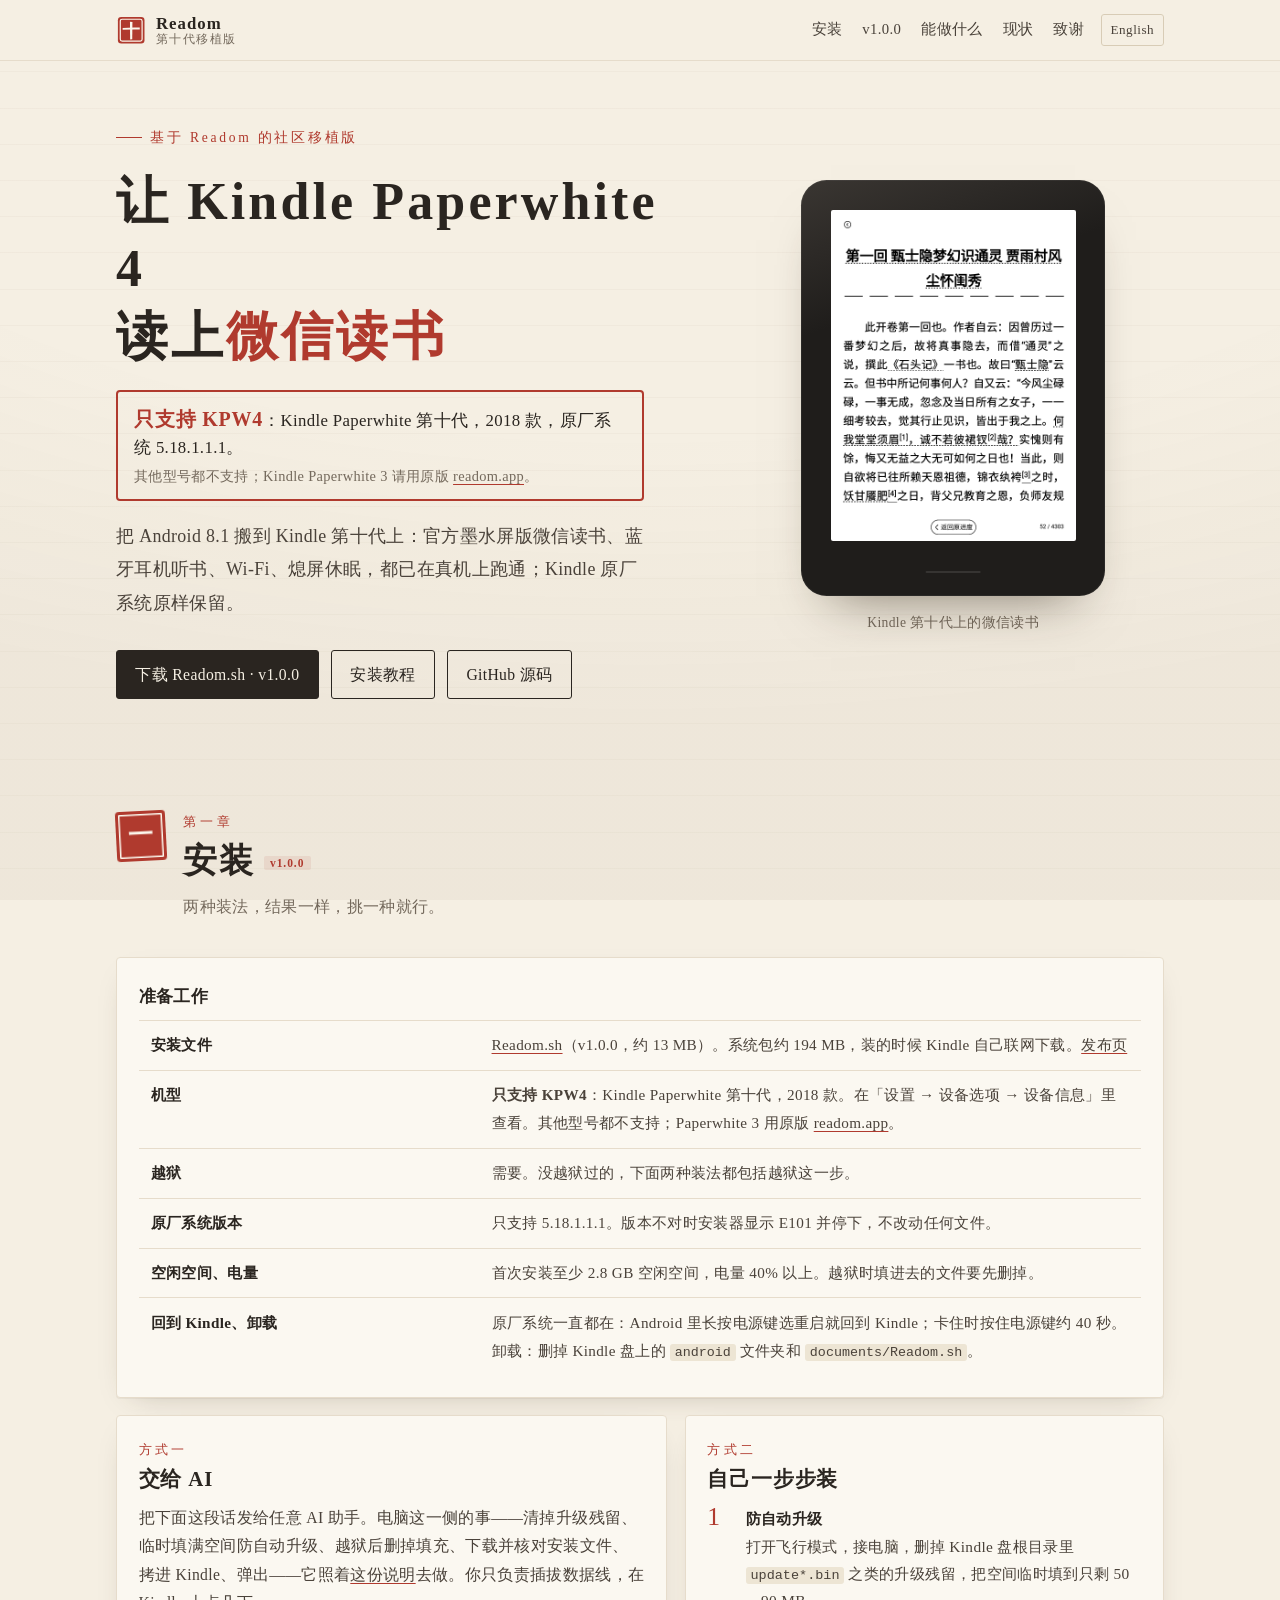
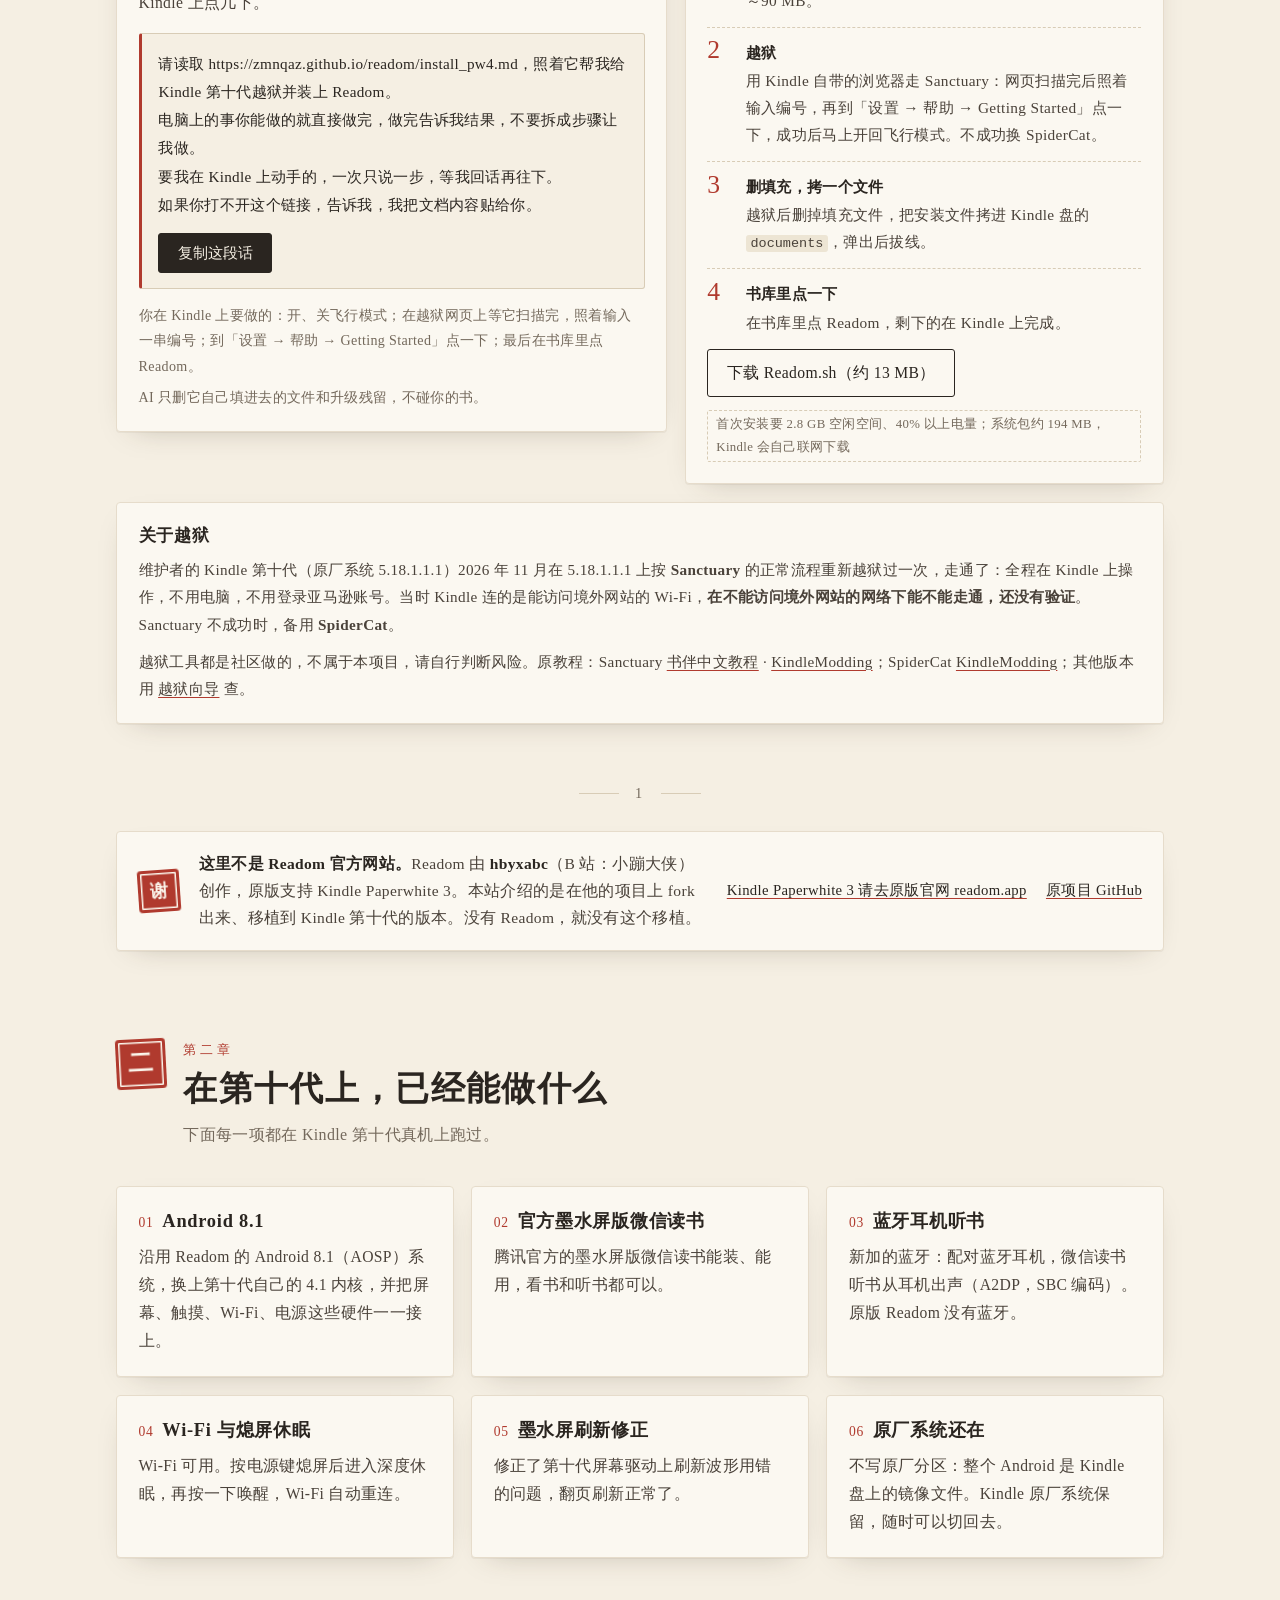
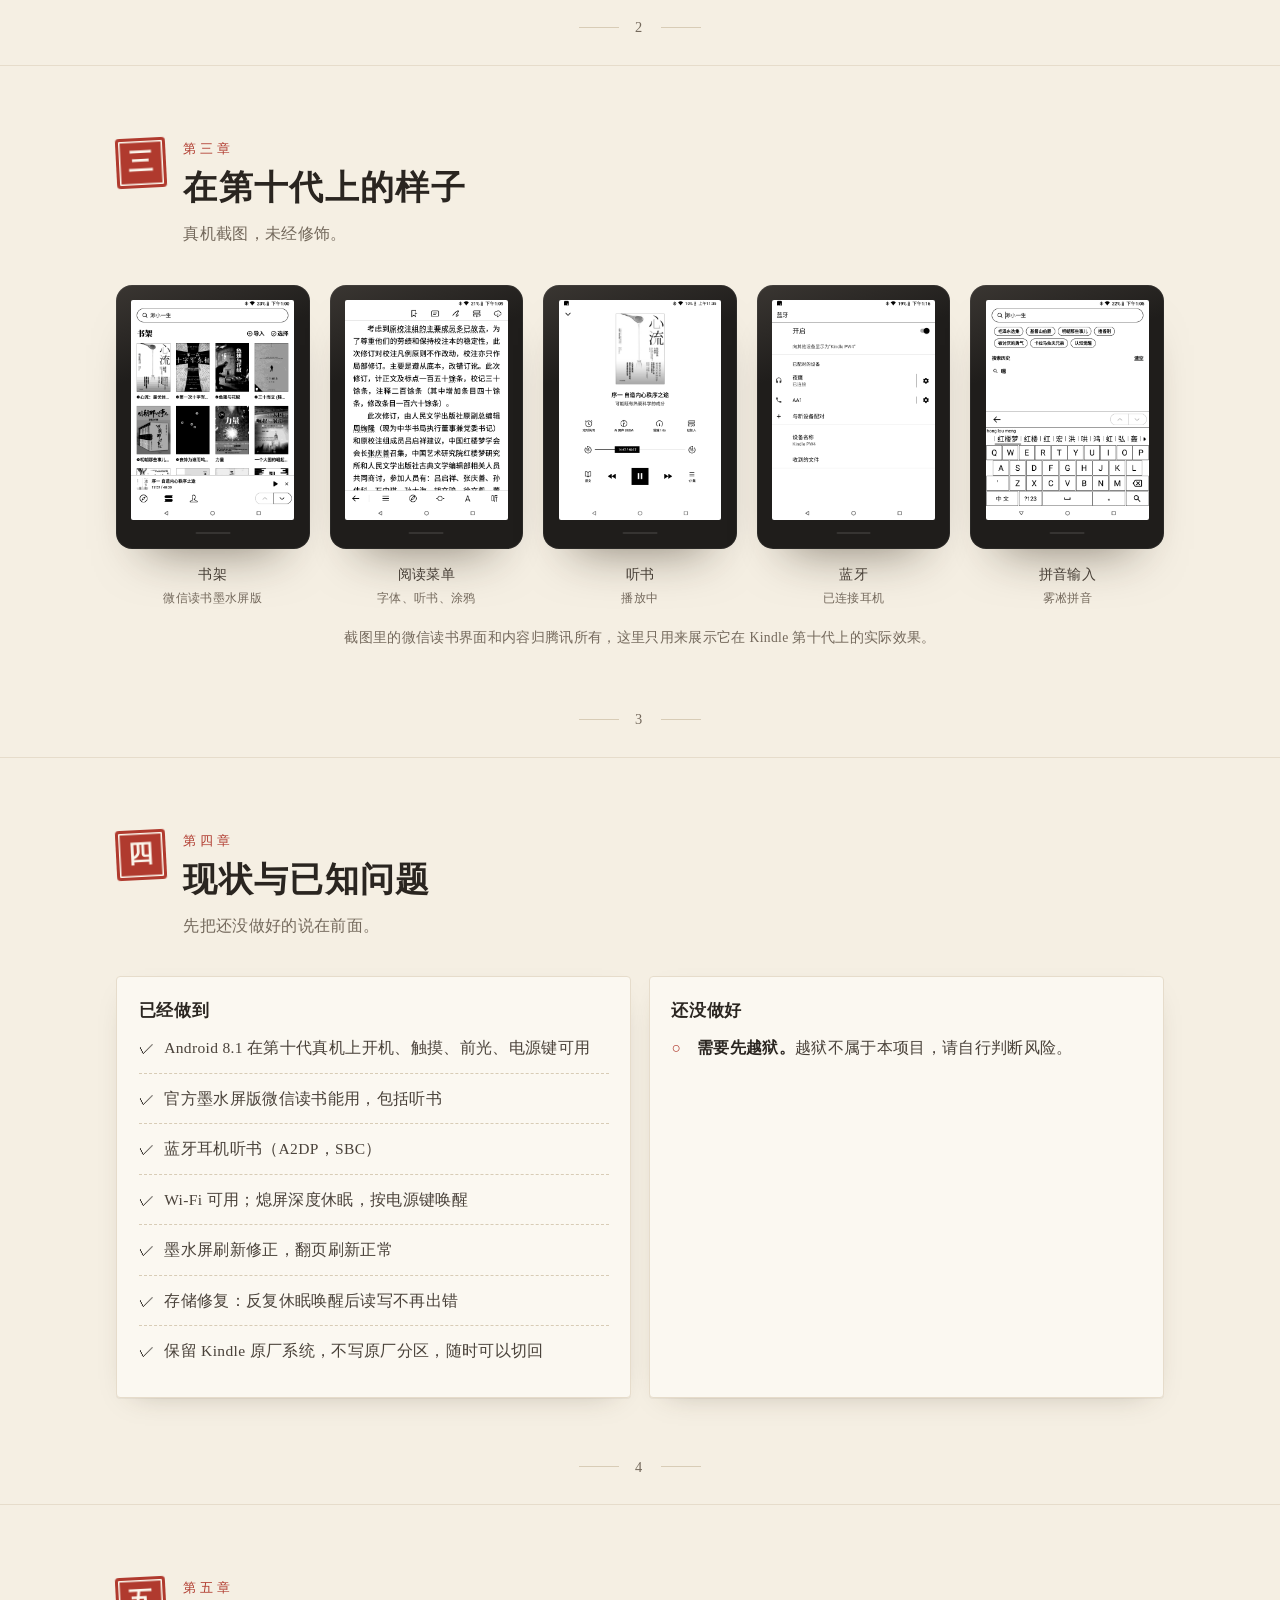
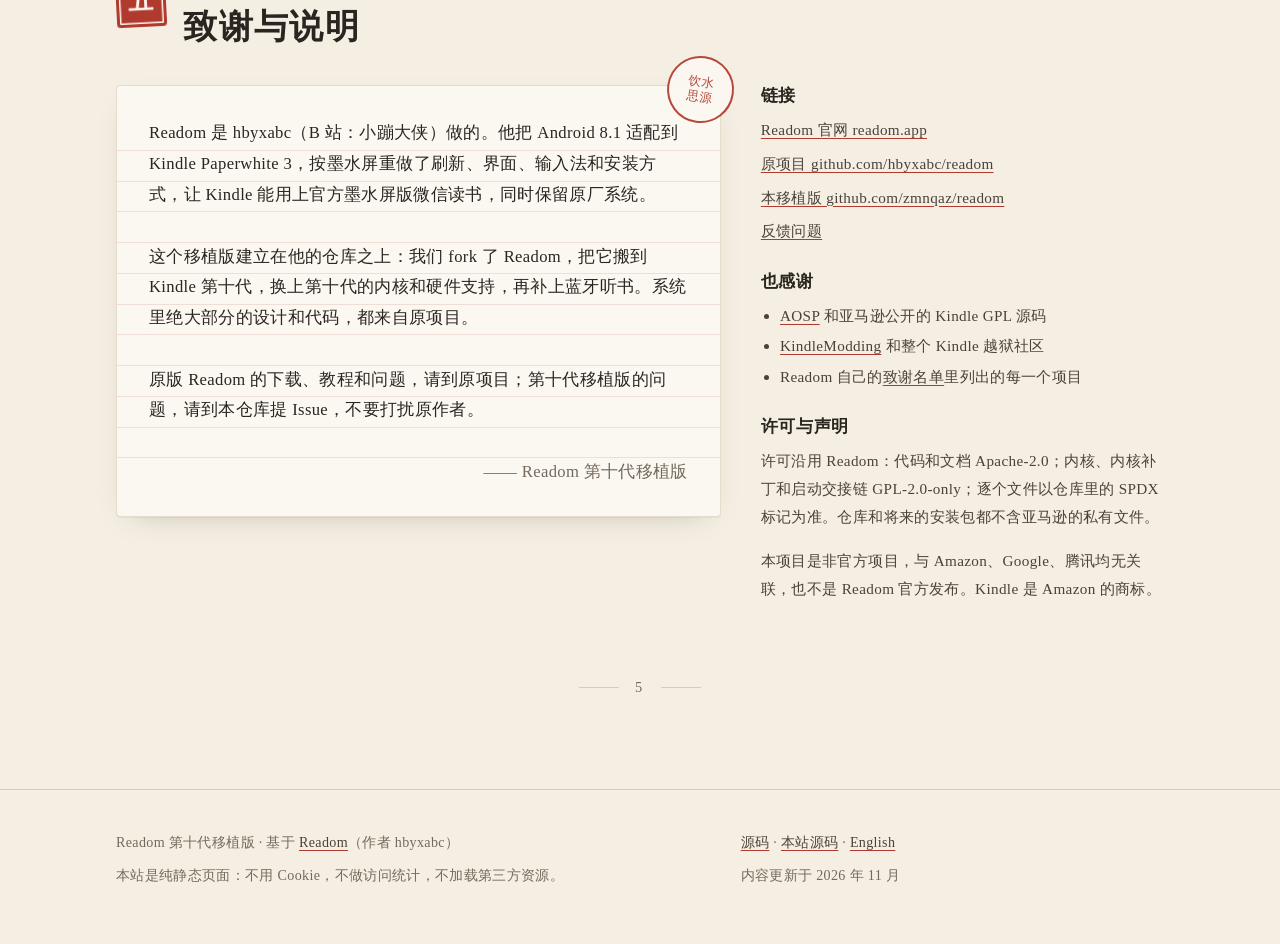
==== site/index.html @ 192260f3 "site: download, version and model before anything else The hero's first button downloads Readom.sh v" ====
<!doctype html>
<html lang="zh-CN">
<head>
<meta charset="utf-8">
<meta name="viewport" content="width=device-width, initial-scale=1">
<title>Readom 第十代移植版 · 让 Kindle 第十代读上微信读书</title>
<meta name="description" content="基于 Readom 的 Kindle 第十代（Paperwhite 4，2018 款）社区移植版：Android 8.1、官方墨水屏版微信读书、蓝牙耳机听书，保留原厂系统。非 Readom 官方网站。">
<meta name="theme-color" content="#f5efe3" media="(prefers-color-scheme: light)">
<meta name="theme-color" content="#1c1a17" media="(prefers-color-scheme: dark)">
<meta name="color-scheme" content="light dark">
<!-- 站点地址按 GitHub Pages 的默认地址写；换了自定义域名要一起改下面五处 https://zmnqaz.github.io/readom/ -->
<link rel="canonical" href="https://zmnqaz.github.io/readom/">
<link rel="alternate" hreflang="zh-CN" href="https://zmnqaz.github.io/readom/">
<link rel="alternate" hreflang="en" href="https://zmnqaz.github.io/readom/en/">
<link rel="icon" href="assets/favicon.svg" type="image/svg+xml">
<link rel="apple-touch-icon" href="assets/touch-icon.png">
<meta property="og:type" content="website">
<meta property="og:locale" content="zh_CN">
<meta property="og:locale:alternate" content="en_US">
<meta property="og:site_name" content="Readom 第十代移植版">
<meta property="og:title" content="Readom 第十代移植版 · 让 Kindle 第十代读上微信读书">
<meta property="og:description" content="基于 Readom 的社区移植版：Android 8.1、官方墨水屏版微信读书、蓝牙耳机听书，保留 Kindle 原厂系统。">
<meta property="og:url" content="https://zmnqaz.github.io/readom/">
<meta property="og:image" content="https://zmnqaz.github.io/readom/assets/og.png">
<meta property="og:image:width" content="1200">
<meta property="og:image:height" content="630">
<meta property="og:image:alt" content="Readom 第十代移植版：让 Kindle 第十代读上微信读书">
<meta name="twitter:card" content="summary_large_image">
<link rel="stylesheet" href="assets/style.css">
<script src="assets/site.js" defer></script>
</head>
<body>
<a class="skip" href="#main">跳到正文</a>

<header class="masthead">
  <div class="wrap">
    <a class="mark" href="./" aria-label="Readom 第十代移植版 首页">
      <svg class="mark-seal" viewBox="0 0 64 64" aria-hidden="true" focusable="false">
        <rect x="4" y="4" width="56" height="56" rx="7" fill="#b03a2e"/>
        <rect x="9" y="9" width="46" height="46" rx="4" fill="none" stroke="#fbf6ec" stroke-width="2.5"/>
        <path d="M14 27.2 Q32 25.6 50 26.4 L50 30.6 Q32 30 14 31.2 Z" fill="#fbf6ec"/>
        <path d="M29.4 14 L34.6 14.5 L34.2 51 L29.8 51.5 Z" fill="#fbf6ec"/>
      </svg>
      <span class="mark-text">
        <span class="mark-name">Readom</span>
        <span class="mark-sub">第十代移植版</span>
      </span>
    </a>
    <nav class="nav" aria-label="页面导航">
      <a href="#install">安装</a>
      <a href="https://github.com/zmnqaz/readom/releases/tag/v1.0.0">v1.0.0</a>
      <a href="#features">能做什么</a>
      <a href="#status">现状</a>
      <a href="#thanks">致谢</a>
      <a class="lang" href="en/" hreflang="en" lang="en">English</a>
    </nav>
  </div>
</header>

<main id="main">

<!-- ———————————————— 首屏 ———————————————— -->
<section class="hero" aria-labelledby="hero-title">
  <div class="wrap">
    <div>
      <p class="eyebrow">基于 Readom 的社区移植版</p>
      <h1 id="hero-title">让 Kindle Paperwhite 4<br>读上<em>微信读书</em></h1>
      <p class="support"><b>只支持 KPW4</b>：Kindle Paperwhite 第十代，2018 款，原厂系统 5.18.1.1.1。<span>其他型号都不支持；Kindle Paperwhite 3 请用原版 <a href="https://readom.app">readom.app</a>。</span></p>
      <p class="lede">
        把 Android 8.1 搬到 Kindle 第十代上：官方墨水屏版微信读书、蓝牙耳机听书、Wi‑Fi、熄屏休眠，都已在真机上跑通；Kindle 原厂系统原样保留。
      </p>
      <div class="actions">
        <a class="btn btn-primary" href="https://github.com/zmnqaz/readom/releases/download/v1.0.0/Readom.sh">下载 Readom.sh · v1.0.0</a>
        <a class="btn" href="#install">安装教程</a>
        <a class="btn" href="https://github.com/zmnqaz/readom">GitHub 源码</a>
      </div>
    </div>
    <figure style="margin:0">
      <div class="device">
        <div class="screen">
          <img src="assets/shots/reader.png" alt="微信读书阅读页，运行在 Kindle 第十代上" width="1072" height="1448">
        </div>
      </div>
      <figcaption class="caption">Kindle 第十代上的微信读书</figcaption>
    </figure>
  </div>
</section>

<!-- ———————————————— 第一章 安装 ———————————————— -->
<section class="chapter" id="install" aria-labelledby="install-title">
  <div class="wrap">
    <header class="chapter-head">
      <span class="seal" aria-hidden="true">一</span>
      <div>
        <span class="chapter-kicker">第一章</span>
        <h2 id="install-title">安装 <span class="tag" style="vertical-align:middle">v1.0.0</span></h2>
        <p class="sub">两种装法，结果一样，挑一种就行。</p>
      </div>
    </header>

    <div class="req card">
      <table>
        <caption>准备工作</caption>
        <tbody>
          <tr><th scope="row">安装文件</th><td><a href="https://github.com/zmnqaz/readom/releases/download/v1.0.0/Readom.sh">Readom.sh</a>（v1.0.0，约 13 MB）。系统包约 194 MB，装的时候 Kindle 自己联网下载。<a href="https://github.com/zmnqaz/readom/releases/tag/v1.0.0">发布页</a></td></tr>
          <tr><th scope="row">机型</th><td><b>只支持 KPW4</b>：Kindle Paperwhite 第十代，2018 款。在「设置 → 设备选项 → 设备信息」里查看。其他型号都不支持；Paperwhite 3 用原版 <a href="https://readom.app">readom.app</a>。</td></tr>
          <tr><th scope="row">越狱</th><td>需要。没越狱过的，下面两种装法都包括越狱这一步。</td></tr>
          <tr><th scope="row">原厂系统版本</th><td>只支持 5.18.1.1.1。版本不对时安装器显示 E101 并停下，不改动任何文件。</td></tr>
          <tr><th scope="row">空闲空间、电量</th><td>首次安装至少 2.8 GB 空闲空间，电量 40% 以上。越狱时填进去的文件要先删掉。</td></tr>
          <tr><th scope="row">回到 Kindle、卸载</th><td>原厂系统一直都在：Android 里长按电源键选重启就回到 Kindle；卡住时按住电源键约 40 秒。卸载：删掉 Kindle 盘上的 <code>android</code> 文件夹和 <code>documents/Readom.sh</code>。</td></tr>
        </tbody>
      </table>
    </div>

    <div class="ways">
      <article class="card way">
        <span class="way-kicker">方式一</span>
        <h3>交给 AI</h3>
        <p>把下面这段话发给任意 AI 助手。电脑这一侧的事——清掉升级残留、临时填满空间防自动升级、越狱后删掉填充、下载并核对安装文件、拷进 Kindle、弹出——它照着<a href="install_pw4.md">这份说明</a>去做。你只负责插拔数据线，在 Kindle 上点几下。</p>
        <div class="prompt">
          <pre id="ai-prompt" tabindex="0" aria-label="发给 AI 的话">请读取 https://zmnqaz.github.io/readom/install_pw4.md，照着它帮我给 Kindle 第十代越狱并装上 Readom。
电脑上的事你能做的就直接做完，做完告诉我结果，不要拆成步骤让我做。
要我在 Kindle 上动手的，一次只说一步，等我回话再往下。
如果你打不开这个链接，告诉我，我把文档内容贴给你。</pre>
          <div class="prompt-bar">
            <button class="btn btn-primary copy-btn" type="button" data-copy="ai-prompt" data-done="已复制" data-fail="请手动选中复制">复制这段话</button>
            <span class="copy-status" role="status" aria-live="polite"></span>
          </div>
        </div>
        <p class="note">你在 Kindle 上要做的：开、关飞行模式；在越狱网页上等它扫描完，照着输入一串编号；到「设置 → 帮助 → Getting Started」点一下；最后在书库里点 Readom。</p>
        <p class="note">AI 只删它自己填进去的文件和升级残留，不碰你的书。</p>
      </article>

      <article class="card way">
        <span class="way-kicker">方式二</span>
        <h3>自己一步步装</h3>
        <ol class="mini-steps">
          <li><b>防自动升级</b>打开飞行模式，接电脑，删掉 Kindle 盘根目录里 <code>update*.bin</code> 之类的升级残留，把空间临时填到只剩 50～90 MB。</li>
          <li><b>越狱</b>用 Kindle 自带的浏览器走 Sanctuary：网页扫描完后照着输入编号，再到「设置 → 帮助 → Getting Started」点一下，成功后马上开回飞行模式。不成功换 SpiderCat。</li>
          <li><b>删填充，拷一个文件</b>越狱后删掉填充文件，把安装文件拷进 Kindle 盘的 <code>documents</code>，弹出后拔线。</li>
          <li><b>书库里点一下</b>在书库里点 Readom，剩下的在 Kindle 上完成。</li>
        </ol>
        <a class="btn" href="https://github.com/zmnqaz/readom/releases/download/v1.0.0/Readom.sh">下载 Readom.sh（约 13 MB）</a> <span class="soon">首次安装要 2.8 GB 空闲空间、40% 以上电量；系统包约 194 MB，Kindle 会自己联网下载</span>
      </article>
    </div>

    <div class="card jb-note">
      <h3>关于越狱</h3>
      <p>维护者的 Kindle 第十代（原厂系统 5.18.1.1.1）2026 年 11 月在 5.18.1.1.1 上按 <b>Sanctuary</b> 的正常流程重新越狱过一次，走通了：全程在 Kindle 上操作，不用电脑，不用登录亚马逊账号。当时 Kindle 连的是能访问境外网站的 Wi‑Fi，<b>在不能访问境外网站的网络下能不能走通，还没有验证</b>。Sanctuary 不成功时，备用 <b>SpiderCat</b>。</p>
      <p>越狱工具都是社区做的，不属于本项目，请自行判断风险。原教程：Sanctuary <a href="https://bookfere.com/post/1190.html">书伴中文教程</a> · <a href="https://kindlemodding.org/jailbreaking/Sanctuary/">KindleModding</a>；SpiderCat <a href="https://kindlemodding.org/jailbreaking/SpiderCat/">KindleModding</a>；其他版本用 <a href="https://kindlemodding.org/jailbreak-wizard.html">越狱向导</a> 查。</p>
    </div>

    <p class="folio" aria-hidden="true">1</p>
  </div>
</section>

<!-- ———————————————— 致谢条（首页显眼处） ———————————————— -->
<section class="credit-band" aria-label="致谢原作者">
  <div class="wrap">
    <div class="inner">
      <span class="seal" aria-hidden="true">谢</span>
      <p>
        <strong>这里不是 Readom 官方网站。</strong>Readom 由 <strong>hbyxabc</strong>（B 站：小蹦大侠）创作，原版支持 Kindle Paperwhite 3。本站介绍的是在他的项目上 fork 出来、移植到 Kindle 第十代的版本。没有 Readom，就没有这个移植。
      </p>
      <div class="links">
        <a href="https://readom.app">Kindle Paperwhite 3 请去原版官网 readom.app</a>
        <a href="https://github.com/hbyxabc/readom">原项目 GitHub</a>
      </div>
    </div>
  </div>
</section>

<!-- ———————————————— 第二章 能做什么 ———————————————— -->
<section class="chapter" id="features" aria-labelledby="features-title">
  <div class="wrap">
    <header class="chapter-head">
      <span class="seal" aria-hidden="true">二</span>
      <div>
        <span class="chapter-kicker">第二章</span>
        <h2 id="features-title">在第十代上，已经能做什么</h2>
        <p class="sub">下面每一项都在 Kindle 第十代真机上跑过。</p>
      </div>
    </header>

    <div class="cards">
      <article class="card">
        <h3><span class="n">01</span>Android 8.1</h3>
        <p>沿用 Readom 的 Android 8.1（AOSP）系统，换上第十代自己的 4.1 内核，并把屏幕、触摸、Wi‑Fi、电源这些硬件一一接上。</p>
      </article>
      <article class="card">
        <h3><span class="n">02</span>官方墨水屏版微信读书</h3>
        <p>腾讯官方的墨水屏版微信读书能装、能用，看书和听书都可以。</p>
      </article>
      <article class="card">
        <h3><span class="n">03</span>蓝牙耳机听书</h3>
        <p>新加的蓝牙：配对蓝牙耳机，微信读书听书从耳机出声（A2DP，SBC 编码）。原版 Readom 没有蓝牙。</p>
      </article>
      <article class="card">
        <h3><span class="n">04</span>Wi‑Fi 与熄屏休眠</h3>
        <p>Wi‑Fi 可用。按电源键熄屏后进入深度休眠，再按一下唤醒，Wi‑Fi 自动重连。</p>
      </article>
      <article class="card">
        <h3><span class="n">05</span>墨水屏刷新修正</h3>
        <p>修正了第十代屏幕驱动上刷新波形用错的问题，翻页刷新正常了。</p>
      </article>
      <article class="card">
        <h3><span class="n">06</span>原厂系统还在</h3>
        <p>不写原厂分区：整个 Android 是 Kindle 盘上的镜像文件。Kindle 原厂系统保留，随时可以切回去。</p>
      </article>
    </div>

    <p class="folio" aria-hidden="true">2</p>
  </div>
</section>

<!-- ———————————————— 第三章 看一看 ———————————————— -->
<section class="chapter" id="screens" aria-labelledby="screens-title">
  <div class="wrap">
    <header class="chapter-head">
      <span class="seal" aria-hidden="true">三</span>
      <div>
        <span class="chapter-kicker">第三章</span>
        <h2 id="screens-title">在第十代上的样子</h2>
        <p class="sub">真机截图，未经修饰。</p>
      </div>
    </header>

    <div class="gallery">
      <figure>
        <div class="device"><div class="screen">
          <img src="assets/shots/shelf.png" alt="微信读书书架" width="1072" height="1448" loading="lazy">
        </div></div>
        <figcaption>书架<small>微信读书墨水屏版</small></figcaption>
      </figure>
      <figure>
        <div class="device"><div class="screen">
          <img src="assets/shots/menu.png" alt="阅读页的菜单" width="1072" height="1448" loading="lazy">
        </div></div>
        <figcaption>阅读菜单<small>字体、听书、涂鸦</small></figcaption>
      </figure>
      <figure>
        <div class="device"><div class="screen">
          <img src="assets/shots/listen.png" alt="微信读书听书播放页" width="1072" height="1448" loading="lazy">
        </div></div>
        <figcaption>听书<small>播放中</small></figcaption>
      </figure>
      <figure>
        <div class="device"><div class="screen">
          <img src="assets/shots/bluetooth.png" alt="蓝牙设置，耳机已连接" width="1072" height="1448" loading="lazy">
        </div></div>
        <figcaption>蓝牙<small>已连接耳机</small></figcaption>
      </figure>
      <figure>
        <div class="device"><div class="screen">
          <img src="assets/shots/keyboard.png" alt="微信读书搜索框和拼音键盘" width="1072" height="1448" loading="lazy">
        </div></div>
        <figcaption>拼音输入<small>雾凇拼音</small></figcaption>
      </figure>
    </div>
    <p class="caption">截图里的微信读书界面和内容归腾讯所有，这里只用来展示它在 Kindle 第十代上的实际效果。</p>

    <p class="folio" aria-hidden="true">3</p>
  </div>
</section>

<!-- ———————————————— 第四章 现状 ———————————————— -->
<section class="chapter" id="status" aria-labelledby="status-title">
  <div class="wrap">
    <header class="chapter-head">
      <span class="seal" aria-hidden="true">四</span>
      <div>
        <span class="chapter-kicker">第四章</span>
        <h2 id="status-title">现状与已知问题</h2>
        <p class="sub">先把还没做好的说在前面。</p>
      </div>
    </header>

    <div class="status">
      <article class="card">
        <h3>已经做到</h3>
        <ul class="list done">
          <li>Android 8.1 在第十代真机上开机、触摸、前光、电源键可用</li>
          <li>官方墨水屏版微信读书能用，包括听书</li>
          <li>蓝牙耳机听书（A2DP，SBC）</li>
          <li>Wi‑Fi 可用；熄屏深度休眠，按电源键唤醒</li>
          <li>墨水屏刷新修正，翻页刷新正常</li>
          <li>存储修复：反复休眠唤醒后读写不再出错</li>
          <li>保留 Kindle 原厂系统，不写原厂分区，随时可以切回</li>
        </ul>
      </article>
      <article class="card">
        <h3>还没做好</h3>
        <ul class="list todo">
          <li><strong>需要先越狱。</strong>越狱不属于本项目，请自行判断风险。</li>
        </ul>
      </article>
    </div>

    <p class="folio" aria-hidden="true">4</p>
  </div>
</section>

<!-- ———————————————— 第五章 致谢 ———————————————— -->
<section class="chapter" id="thanks" aria-labelledby="thanks-title">
  <div class="wrap">
    <header class="chapter-head">
      <span class="seal" aria-hidden="true">五</span>
      <div>
        <span class="chapter-kicker">第五章</span>
        <h2 id="thanks-title">致谢与说明</h2>
      </div>
    </header>

    <div class="thanks-grid">
      <div class="letter-wrap">
        <div class="letter">
          <span class="stamp" aria-hidden="true">饮水<br>思源</span>
          <p>Readom 是 hbyxabc（B 站：小蹦大侠）做的。他把 Android 8.1 适配到 Kindle Paperwhite 3，按墨水屏重做了刷新、界面、输入法和安装方式，让 Kindle 能用上官方墨水屏版微信读书，同时保留原厂系统。</p>
          <p>这个移植版建立在他的仓库之上：我们 fork 了 Readom，把它搬到 Kindle 第十代，换上第十代的内核和硬件支持，再补上蓝牙听书。系统里绝大部分的设计和代码，都来自原项目。</p>
          <p>原版 Readom 的下载、教程和问题，请到原项目；第十代移植版的问题，请到本仓库提 Issue，不要打扰原作者。</p>
          <p class="sign">—— Readom 第十代移植版</p>
        </div>
      </div>
      <aside class="ack-small" aria-label="链接、致谢与许可">
        <h3>链接</h3>
        <div class="links">
          <a href="https://readom.app">Readom 官网 readom.app</a>
          <a href="https://github.com/hbyxabc/readom">原项目 github.com/hbyxabc/readom</a>
          <a href="https://github.com/zmnqaz/readom">本移植版 github.com/zmnqaz/readom</a>
          <a href="https://github.com/zmnqaz/readom/issues">反馈问题</a>
        </div>
        <h3>也感谢</h3>
        <ul>
          <li><a href="https://source.android.com/">AOSP</a> 和亚马逊公开的 Kindle GPL 源码</li>
          <li><a href="https://kindlemodding.org/">KindleModding</a> 和整个 Kindle 越狱社区</li>
          <li>Readom 自己的<a href="https://github.com/hbyxabc/readom#致谢">致谢名单</a>里列出的每一个项目</li>
        </ul>
        <h3>许可与声明</h3>
        <p>许可沿用 Readom：代码和文档 Apache-2.0；内核、内核补丁和启动交接链 GPL-2.0-only；逐个文件以仓库里的 SPDX 标记为准。仓库和将来的安装包都不含亚马逊的私有文件。</p>
        <p>本项目是非官方项目，与 Amazon、Google、腾讯均无关联，也不是 Readom 官方发布。Kindle 是 Amazon 的商标。</p>
      </aside>
    </div>

    <p class="folio" aria-hidden="true">5</p>
  </div>
</section>

</main>

<footer class="colophon">
  <div class="wrap">
    <div>
      <p>Readom 第十代移植版 · 基于 <a href="https://readom.app">Readom</a>（作者 hbyxabc）</p>
      <p>本站是纯静态页面：不用 Cookie，不做访问统计，不加载第三方资源。</p>
    </div>
    <div>
      <p><a href="https://github.com/zmnqaz/readom">源码</a> · <a href="https://github.com/zmnqaz/readom/tree/kpw4/site">本站源码</a> · <a href="en/" hreflang="en" lang="en">English</a></p>
      <p>内容更新于 2026 年 11 月</p>
    </div>
  </div>
</footer>
</body>
</html>
---- site/assets/style.css ----
/* Readom 第十代移植版 · 站点样式
   纸张风：米白信纸底、衬线中文、红色印章做章节号、分章 + 页码 + 卡片 + 数字对比。
   只用系统字体，不加载任何外部资源。 */

:root {
  --paper: #f5efe3;
  --paper-deep: #ede5d4;
  --card: #fbf8f1;
  --ink: #2a2520;
  --ink-soft: #4a423a;
  --muted: #74695c;
  --rule: #d8ccb6;
  --rule-soft: #e6dccb;
  --seal: #b03a2e;
  --seal-ink: #fbf6ec;
  --seal-soft: rgba(176, 58, 46, .09);
  --bezel: #1f1d1b;
  --bezel-edge: #3a3632;
  --screen: #ecebe6;
  --focus: #1f5fa8;
  --shadow: 0 1px 0 rgba(60, 45, 25, .05), 0 10px 30px -18px rgba(60, 45, 25, .35);

  --serif: "Songti SC", "STSong", "Noto Serif CJK SC", "Source Han Serif SC", "Source Han Serif CN",
           "Noto Serif SC", "SimSun", "Iowan Old Style", "Palatino Linotype", Georgia, serif;
  /* 西文字体排在中文字体前面：否则 ’ “ 这类标点会用中文字体的全角字形 */
  --latin: "Iowan Old Style", "Palatino Linotype", Palatino, "Book Antiqua", Georgia, "Noto Serif",
           "Source Serif Pro", "Liberation Serif", "Times New Roman", "Songti SC", "STSong", "Noto Serif CJK SC",
           "Source Han Serif SC", "SimSun", serif;
  --mono: ui-monospace, "SF Mono", Menlo, Consolas, "Liberation Mono", monospace;

  --measure: 42rem;
  --wide: 68rem;
  color-scheme: light dark;
}

@media (prefers-color-scheme: dark) {
  :root {
    --paper: #1c1a17;
    --paper-deep: #23201c;
    --card: #25221e;
    --ink: #e9e2d4;
    --ink-soft: #d2c9b8;
    --muted: #a69a88;
    --rule: #463f36;
    --rule-soft: #39332c;
    --seal: #cf5a4b;
    --seal-ink: #1c1a17;
    --seal-soft: rgba(207, 90, 75, .12);
    --bezel: #0f0e0d;
    --bezel-edge: #34302b;
    --screen: #cfccc4;
    --focus: #8ab4f0;
    --shadow: 0 10px 30px -18px rgba(0, 0, 0, .7);
  }
}

*, *::before, *::after { box-sizing: border-box; }

html {
  -webkit-text-size-adjust: 100%;
  text-size-adjust: 100%;
  scroll-behavior: smooth;
  scroll-padding-top: 4.5rem;
}

@media (prefers-reduced-motion: reduce) {
  html { scroll-behavior: auto; }
}

body {
  margin: 0;
  background: var(--paper);
  color: var(--ink);
  font-family: var(--serif);
  font-size: 1.0625rem;
  line-height: 1.85;
  letter-spacing: .02em;
  font-feature-settings: "palt" 0;
  -webkit-font-smoothing: antialiased;
}

/* 信纸横线：只在很淡的一层，不抢正文 */
body::before {
  content: "";
  position: fixed;
  inset: 0;
  z-index: -1;
  pointer-events: none;
  background:
    radial-gradient(120% 80% at 50% 0%, transparent 60%, rgba(120, 95, 60, .05) 100%),
    repeating-linear-gradient(to bottom, transparent 0 2.2rem, rgba(140, 115, 80, .045) 2.2rem calc(2.2rem + 1px));
}

@media (prefers-color-scheme: dark) {
  body::before {
    background: repeating-linear-gradient(to bottom, transparent 0 2.2rem, rgba(255, 240, 210, .025) 2.2rem calc(2.2rem + 1px));
  }
}

html[lang="en"] body { letter-spacing: 0; font-family: var(--latin); }

a { color: inherit; text-decoration-color: var(--seal); text-decoration-thickness: 1px; text-underline-offset: .22em; }
a:hover { color: var(--seal); }
:focus-visible { outline: 2px solid var(--focus); outline-offset: 3px; border-radius: 2px; }

p { margin: 0 0 1em; }
h1, h2, h3 { font-weight: 700; line-height: 1.35; letter-spacing: .04em; margin: 0; }
html[lang="en"] h1, html[lang="en"] h2, html[lang="en"] h3 { letter-spacing: 0; }
code { font-family: var(--mono); font-size: .88em; background: var(--paper-deep); padding: .08em .35em; border-radius: 3px; letter-spacing: 0; }
small, .small { font-size: .875rem; }

.skip {
  position: absolute; left: 1rem; top: -3rem; z-index: 100;
  background: var(--ink); color: var(--paper); padding: .5rem .9rem; border-radius: 3px; text-decoration: none;
}
.skip:focus { top: 1rem; }

.visually-hidden {
  position: absolute !important; width: 1px; height: 1px; overflow: hidden;
  clip: rect(0 0 0 0); clip-path: inset(50%); white-space: nowrap;
}

.wrap { width: 100%; max-width: var(--wide); margin: 0 auto; padding: 0 1.25rem; }
.measure { max-width: var(--measure); }

/* ———————————————— 页眉 ———————————————— */

.masthead {
  position: sticky; top: 0; z-index: 20;
  background: color-mix(in srgb, var(--paper) 92%, transparent);
  -webkit-backdrop-filter: saturate(1.1) blur(6px);
  backdrop-filter: saturate(1.1) blur(6px);
  border-bottom: 1px solid var(--rule-soft);
}
@supports not (background: color-mix(in srgb, red 50%, blue)) {
  .masthead { background: var(--paper); }
}
.masthead .wrap { display: flex; align-items: center; justify-content: space-between; gap: 1rem; min-height: 3.75rem; }

.mark { display: inline-flex; align-items: center; gap: .6rem; text-decoration: none; color: var(--ink); }
.mark:hover { color: var(--ink); }
.mark-seal { width: 1.9rem; height: 1.9rem; flex: none; }
.mark-text { display: flex; flex-direction: column; line-height: 1.15; }
.mark-name { font-family: var(--latin); font-size: 1.05rem; font-weight: 700; letter-spacing: .06em; }
.mark-sub { font-size: .72rem; color: var(--muted); letter-spacing: .12em; }
html[lang="en"] .mark-sub { letter-spacing: .04em; }

.nav { display: flex; align-items: center; gap: .15rem; font-size: .92rem; }
.nav a { text-decoration: none; padding: .35rem .55rem; border-radius: 3px; color: var(--ink-soft); }
.nav a:hover { color: var(--seal); }
.nav .lang {
  margin-left: .35rem; border: 1px solid var(--rule); font-family: var(--latin);
  font-size: .82rem; letter-spacing: .04em; padding: .2rem .55rem;
}
@media (max-width: 760px) {
  .nav a:not(.lang) { display: none; }
}

/* ———————————————— 首屏 ———————————————— */

.hero { padding: 3.5rem 0 2.5rem; }
.hero .wrap { display: grid; grid-template-columns: minmax(0, 1.15fr) minmax(0, .85fr); gap: 3.5rem; align-items: center; }
@media (max-width: 860px) {
  .hero { padding-top: 2.25rem; }
  .hero .wrap { grid-template-columns: 1fr; gap: 2.5rem; }
  .hero .device { max-width: 15rem; }
}
@media (max-width: 560px) {
  .letter { padding: 1.6rem 1.25rem 1.4rem; }
  .letter .stamp { right: -.4rem; }
}

.eyebrow {
  display: inline-flex; align-items: center; gap: .55rem;
  font-size: .85rem; color: var(--seal); letter-spacing: .2em; margin-bottom: 1.1rem;
}
html[lang="en"] .eyebrow { letter-spacing: .08em; text-transform: uppercase; font-size: .78rem; }
.eyebrow::before { content: ""; width: 1.6rem; height: 1px; background: currentColor; }

.hero h1 { font-size: clamp(2rem, 1.2rem + 3.6vw, 3.25rem); letter-spacing: .06em; line-height: 1.3; }
html[lang="en"] .hero h1 { letter-spacing: -.005em; line-height: 1.15; }
.hero h1 em { font-style: normal; color: var(--seal); }
.hero .support { margin-top: 1.2rem; padding: .7rem 1rem; max-width: 33rem; border: 2px solid var(--seal); border-radius: 4px; font-size: 1.05rem; line-height: 1.6; }
.hero .support b { color: var(--seal); font-size: 1.25rem; letter-spacing: .04em; }
.hero .support span { display: block; margin-top: .2rem; font-size: .9rem; color: var(--muted); }
.hero .lede { margin-top: 1.2rem; font-size: 1.12rem; color: var(--ink-soft); max-width: 33rem; }
.hero .lede small { display: block; margin-top: .4rem; color: var(--muted); font-size: .9rem; }

.actions { display: flex; flex-wrap: wrap; gap: .75rem; margin-top: 1.9rem; }
.btn {
  display: inline-flex; align-items: center; gap: .5rem; min-height: 2.75rem;
  padding: .55rem 1.15rem; border-radius: 3px; text-decoration: none; font-size: .98rem;
  border: 1px solid var(--ink); color: var(--ink); background: transparent;
}
.btn:hover { color: var(--seal); border-color: var(--seal); }
.btn-primary { background: var(--ink); color: var(--paper); }
.btn-primary:hover { background: var(--seal); border-color: var(--seal); color: var(--seal-ink); }
.btn[aria-disabled="true"] { border-style: dashed; color: var(--muted); border-color: var(--rule); cursor: default; }
.btn[aria-disabled="true"]:hover { color: var(--muted); border-color: var(--rule); }
.tag {
  font-size: .72rem; letter-spacing: .08em; padding: .05rem .4rem; border-radius: 2px;
  background: var(--seal-soft); color: var(--seal);
}

/* 非官方声明 + 致谢小条 */
.notice {
  margin-top: 2rem; padding: .95rem 1.1rem .95rem 1.2rem; max-width: 34rem;
  border-left: 3px solid var(--seal); background: var(--card); box-shadow: var(--shadow);
  font-size: .95rem; line-height: 1.75; color: var(--ink-soft);
}
.notice p { margin: 0; }
.notice strong { color: var(--ink); }

/* ———————————————— 设备外框与截图占位 ———————————————— */

.device {
  position: relative; width: 100%; max-width: 19rem; margin: 0 auto;
  padding: 7% 7% 13%; border-radius: 1.6rem;
  background: linear-gradient(160deg, var(--bezel-edge), var(--bezel) 30%);
  box-shadow: 0 30px 50px -30px rgba(40, 30, 15, .55), inset 0 0 0 1px rgba(255, 255, 255, .05);
}
.device::after {
  /* 下边框上的字标位置：只是一道浅线，不放任何商标 */
  content: ""; position: absolute; left: 50%; bottom: 5.5%; width: 18%; height: 2px;
  transform: translateX(-50%); background: rgba(255, 255, 255, .1); border-radius: 2px;
}
.device .screen { aspect-ratio: 1072 / 1448; background: var(--screen); overflow: hidden; border-radius: 2px; }
.device .screen img { display: block; width: 100%; height: 100%; object-fit: cover; }

.shot-slot {
  height: 100%; display: flex; flex-direction: column; align-items: center; justify-content: center; gap: .6rem;
  padding: 1rem; text-align: center; color: #5b554d;
  background:
    repeating-linear-gradient(135deg, transparent 0 10px, rgba(0, 0, 0, .035) 10px 11px),
    var(--screen);
  outline: 1.5px dashed rgba(0, 0, 0, .22); outline-offset: -10px;
  font-family: var(--serif);
}
.shot-slot b { font-size: 1.05rem; color: #2f2b26; letter-spacing: .1em; }
.shot-slot span { font-size: .75rem; line-height: 1.5; letter-spacing: .02em; }
.shot-slot .slot-id { font-family: var(--mono); font-size: .7rem; color: #7d766c; }

.caption { text-align: center; color: var(--muted); font-size: .85rem; margin-top: .9rem; }

/* ———————————————— 章节 ———————————————— */

.chapter { padding: 4.5rem 0 1.5rem; }
.chapter + .chapter { border-top: 1px solid var(--rule-soft); }

.chapter-head { display: flex; align-items: flex-start; gap: 1.1rem; margin-bottom: 2.25rem; }
.seal {
  flex: none; display: inline-grid; place-items: center;
  width: 3.1rem; height: 3.1rem; border-radius: 4px;
  background: var(--seal); color: var(--seal-ink);
  font-size: 1.55rem; font-weight: 700; line-height: 1;
  box-shadow: inset 0 0 0 3px var(--seal), inset 0 0 0 4.5px var(--seal-ink);
  transform: rotate(-3deg);
}
.seal.latin { font-family: var(--latin); font-size: 1.35rem; }
.chapter-kicker { display: block; font-size: .8rem; letter-spacing: .3em; color: var(--seal); margin-bottom: .2rem; }
html[lang="en"] .chapter-kicker { letter-spacing: .1em; text-transform: uppercase; font-size: .74rem; }
.chapter-head h2 { font-size: clamp(1.5rem, 1.1rem + 1.6vw, 2.1rem); }
.chapter-head .sub { margin: .55rem 0 0; color: var(--muted); font-size: 1rem; max-width: 38rem; }

/* 页码：每章结尾一枚，像书页底 */
.folio {
  display: flex; align-items: center; justify-content: center; gap: 1rem;
  margin: 3.5rem auto 0; color: var(--muted); font-family: var(--latin); font-size: .9rem; letter-spacing: .2em;
}
.folio::before, .folio::after { content: ""; width: 2.5rem; height: 1px; background: var(--rule); }

/* ———————————————— 卡片 ———————————————— */

.cards { display: grid; grid-template-columns: repeat(3, minmax(0, 1fr)); gap: 1.1rem; }
@media (max-width: 900px) { .cards { grid-template-columns: repeat(2, minmax(0, 1fr)); } }
@media (max-width: 560px) { .cards { grid-template-columns: 1fr; } }

.card {
  position: relative; background: var(--card); border: 1px solid var(--rule-soft); border-radius: 4px;
  padding: 1.4rem 1.35rem 1.3rem; box-shadow: var(--shadow);
}
.card h3 { font-size: 1.15rem; margin-bottom: .55rem; display: flex; align-items: baseline; gap: .55rem; }
.card h3 .n { font-family: var(--latin); font-size: .85rem; color: var(--seal); font-weight: 400; letter-spacing: .05em; }
.card p { margin: 0; color: var(--ink-soft); font-size: .98rem; line-height: 1.8; }
.card p + p { margin-top: .5rem; }
.card .note { font-size: .85rem; color: var(--muted); }

/* ———————————————— 数字 ———————————————— */

.figures { display: grid; grid-template-columns: repeat(3, minmax(0, 1fr)); gap: 1.1rem; }
@media (max-width: 860px) { .figures { grid-template-columns: 1fr; } }

.figure {
  background: var(--card); border: 1px solid var(--rule-soft); border-radius: 4px;
  padding: 1.5rem 1.35rem 1.35rem; box-shadow: var(--shadow); display: flex; flex-direction: column;
}
.figure .label { font-size: .88rem; color: var(--muted); letter-spacing: .1em; }
html[lang="en"] .figure .label { letter-spacing: .02em; }
.figure .value {
  font-family: var(--latin); font-size: clamp(2.6rem, 2rem + 2.4vw, 3.4rem); line-height: 1.1;
  margin: .55rem 0 .2rem; color: var(--ink); font-variant-numeric: lining-nums; letter-spacing: -.01em;
}
.figure .value .unit { font-size: .42em; margin-left: .15em; color: var(--ink-soft); font-family: var(--serif); letter-spacing: .05em; }
.figure .value .approx { font-size: .5em; color: var(--muted); margin-right: .08em; vertical-align: .35em; }
.figure .what { color: var(--ink-soft); font-size: .96rem; line-height: 1.75; margin: .5rem 0 0; }
.figure .src { margin-top: auto; padding-top: .9rem; font-size: .8rem; color: var(--muted); border-top: 1px dashed var(--rule); }
.figure .src + .src { border-top: 0; padding-top: .2rem; }
.figure .pair { display: flex; align-items: baseline; gap: .9rem; flex-wrap: wrap; }
.figure .pair .value { margin-bottom: 0; }
.figure .pair small { color: var(--muted); font-size: .82rem; }

/* 前后对比 */
.compare {
  margin-top: 1.1rem; display: grid; grid-template-columns: minmax(0, 1fr) auto minmax(0, 1fr); gap: 1rem; align-items: stretch;
  background: var(--card); border: 1px solid var(--rule-soft); border-radius: 4px; padding: 1.5rem 1.35rem; box-shadow: var(--shadow);
}
.compare .side .label { font-size: .85rem; color: var(--muted); letter-spacing: .1em; }
.compare .side .value { font-family: var(--latin); font-size: clamp(2.2rem, 1.8rem + 2vw, 3rem); line-height: 1.15; margin: .35rem 0 .3rem; }
.compare .before .value { color: var(--muted); text-decoration: line-through; text-decoration-color: var(--seal); text-decoration-thickness: 2px; }
.compare .after .value { color: var(--seal); }
.compare .side p { margin: 0; font-size: .93rem; color: var(--ink-soft); line-height: 1.75; }
.compare .arrow { align-self: center; font-size: 1.6rem; color: var(--rule); font-family: var(--latin); }
.compare .foot { grid-column: 1 / -1; font-size: .8rem; color: var(--muted); border-top: 1px dashed var(--rule); padding-top: .8rem; margin: 0; }
.compare h3 { grid-column: 1 / -1; font-size: 1.1rem; }
@media (max-width: 640px) {
  .compare { grid-template-columns: 1fr; }
  .compare .arrow { transform: rotate(90deg); justify-self: start; margin-left: .4rem; }
}

/* ———————————————— 截图画廊 ———————————————— */

.gallery { display: grid; grid-template-columns: repeat(5, minmax(0, 1fr)); gap: 1.25rem; }
.gallery figure { margin: 0; }
.gallery .device { max-width: none; padding: 8% 8% 15%; border-radius: 1rem; }
.gallery figcaption { margin-top: .75rem; text-align: center; font-size: .9rem; color: var(--ink-soft); }
.gallery figcaption small { display: block; color: var(--muted); font-size: .78rem; }
@media (max-width: 1000px) {
  .gallery {
    grid-template-columns: none; grid-auto-flow: column; grid-auto-columns: minmax(11rem, 42%);
    overflow-x: auto; scroll-snap-type: x mandatory; padding-bottom: 1rem;
    margin-right: -1.25rem; padding-right: 1.25rem;
  }
  .gallery figure { scroll-snap-align: start; }
}
.gallery .shot-slot b { font-size: .9rem; }
.gallery .shot-slot span { font-size: .66rem; }

/* ———————————————— 现状清单 ———————————————— */

.status { display: grid; grid-template-columns: minmax(0, 1fr) minmax(0, 1fr); gap: 1.1rem; }
@media (max-width: 820px) { .status { grid-template-columns: 1fr; } }
.status .card h3 { font-size: 1.05rem; }
.list { list-style: none; margin: 0; padding: 0; }
.list li { position: relative; padding: .7rem 0 .7rem 1.6rem; border-top: 1px dashed var(--rule); color: var(--ink-soft); font-size: .97rem; line-height: 1.75; }
.list li:first-child { border-top: 0; padding-top: .2rem; }
.list li::before { position: absolute; left: 0; top: .7rem; font-family: var(--latin); }
.list li:first-child::before { top: .2rem; }
.list.done li::before { content: "✓"; color: var(--ink); }
.list.todo li::before { content: "○"; color: var(--seal); }
.list li strong { color: var(--ink); font-weight: 700; }

/* ———————————————— 安装步骤 ———————————————— */

.steps { counter-reset: step; display: grid; grid-template-columns: repeat(3, minmax(0, 1fr)); gap: 1.1rem; list-style: none; padding: 0; margin: 0; }
@media (max-width: 820px) { .steps { grid-template-columns: 1fr; } }
.steps li { counter-increment: step; }
.steps .card { height: 100%; padding-top: 1.2rem; }
.steps .card::before {
  content: counter(step); display: block; font-family: var(--latin); font-size: 2.4rem; line-height: 1; color: var(--seal); margin-bottom: .6rem;
}
.soon {
  display: inline-block; margin-top: .8rem; font-size: .8rem; color: var(--muted);
  border: 1px dashed var(--rule); padding: .1rem .5rem; border-radius: 2px;
}
.req { margin-top: 1.5rem; }
.req + .ways { margin-top: 1.1rem; }
.req table { width: 100%; border-collapse: collapse; font-size: .95rem; }
.req th, .req td { text-align: left; padding: .65rem .75rem; border-top: 1px solid var(--rule-soft); vertical-align: top; }
.req th { width: 34%; font-weight: 700; color: var(--ink); }
.req td { color: var(--ink-soft); }
.req caption { text-align: left; font-weight: 700; padding-bottom: .5rem; font-size: 1.05rem; }
@media (max-width: 560px) {
  .req th, .req td { display: block; width: 100%; padding: .2rem 0; border: 0; }
  .req tr { display: block; padding: .6rem 0; border-top: 1px solid var(--rule-soft); }
}

/* ———————————————— 致谢信笺 ———————————————— */

.letter {
  position: relative; background-color: var(--card); border: 1px solid var(--rule-soft); border-radius: 4px;
  padding: 2rem 2rem 1.75rem; box-shadow: var(--shadow);
  font-size: 1.04rem; line-height: 1.85;
  /* 信笺横格：每行一条淡红线，和正文行高对齐 */
  background-image: repeating-linear-gradient(to bottom, transparent 0 calc(1.85em - 1px), rgba(176, 58, 46, .14) calc(1.85em - 1px) 1.85em);
  background-origin: content-box;
  background-clip: padding-box;
  background-position: 0 .1em;
  background-repeat: repeat-x;
  background-size: 100% calc(100% - .1em);
}
.thanks-grid { display: grid; grid-template-columns: minmax(0, 1.5fr) minmax(0, 1fr); gap: 2.5rem; align-items: start; }
@media (max-width: 860px) { .thanks-grid { grid-template-columns: 1fr; gap: 1.5rem; } }
.letter-wrap { position: relative; }
.letter p { margin: 0 0 1.85em; }
.letter p:last-of-type { margin-bottom: 0; }
.letter .sign { text-align: right; color: var(--muted); margin-top: 1.85em; }
.letter .stamp {
  position: absolute; right: -.9rem; top: -1.9rem; width: 4.2rem; height: 4.2rem; transform: rotate(8deg);
  border: 2px solid var(--seal); color: var(--seal); border-radius: 50%;
  display: grid; place-items: center; text-align: center; font-size: .78rem; line-height: 1.2; letter-spacing: .1em;
  background: var(--card); opacity: .92;
}
html[lang="en"] .letter .stamp { letter-spacing: .02em; font-size: .7rem; }
.links { display: flex; flex-wrap: wrap; gap: .6rem 1.2rem; margin-top: 1.4rem; font-size: .95rem; }
.links a { white-space: nowrap; }

.ack-small { color: var(--ink-soft); font-size: .95rem; }
.ack-small h3 { font-size: 1.05rem; margin: 0 0 .5rem; color: var(--ink); }
.ack-small h3 + ul { margin-bottom: 1.6rem; }
.ack-small .links { flex-direction: column; gap: .35rem; margin: 0 0 1.6rem; }
.ack-small .links a { white-space: normal; }
.ack-small ul { margin: .2rem 0 0; padding-left: 1.2rem; }
.ack-small li { margin: .15rem 0; }

/* 首页靠上的致谢条 */
.credit-band { padding: 0 0 1rem; }
.credit-band .inner {
  display: grid; grid-template-columns: auto minmax(0, 1fr) auto; align-items: center; gap: 1.2rem;
  background: var(--card); border: 1px solid var(--rule-soft); border-radius: 4px; padding: 1.15rem 1.3rem; box-shadow: var(--shadow);
}
.credit-band .seal { width: 2.6rem; height: 2.6rem; font-size: 1.15rem; transform: rotate(-4deg); }
.credit-band p { margin: 0; font-size: .97rem; color: var(--ink-soft); line-height: 1.75; }
.credit-band p strong { color: var(--ink); }
.credit-band .links { margin: 0; font-size: .92rem; }
@media (max-width: 760px) {
  .credit-band .inner { grid-template-columns: 1fr; gap: .8rem; }
}

/* ———————————————— 页脚 ———————————————— */

.colophon { margin-top: 4rem; padding: 2.5rem 0 3rem; border-top: 1px solid var(--rule); color: var(--muted); font-size: .88rem; line-height: 1.8; }
.colophon .wrap { display: grid; grid-template-columns: minmax(0, 1.4fr) minmax(0, 1fr); gap: 2rem; }
@media (max-width: 760px) { .colophon .wrap { grid-template-columns: 1fr; gap: 1rem; } }
.colophon p { margin: 0 0 .5rem; }
.colophon a { color: var(--ink-soft); }

/* ———————————————— 404 ———————————————— */

.lost { min-height: 70vh; display: grid; place-items: center; text-align: center; padding: 3rem 1.25rem; }
.lost .seal { width: 4rem; height: 4rem; font-size: 1.4rem; margin-bottom: 1.5rem; }
.lost h1 { font-size: 1.8rem; margin-bottom: .8rem; }
.lost p { color: var(--muted); }

/* ———————————————— 打印 ———————————————— */

@media print {
  .masthead, .skip, .actions, .gallery { display: none; }
  body::before { display: none; }
  .card, .figure, .compare, .letter, .credit-band .inner { box-shadow: none; }
  .chapter { break-inside: avoid-page; }
}

/* ———————————————— 两种装法 ———————————————— */

.ways { display: grid; grid-template-columns: minmax(0, 1.15fr) minmax(0, 1fr); gap: 1.1rem; align-items: start; }
@media (max-width: 860px) { .ways { grid-template-columns: 1fr; } }
.way-kicker { display: block; font-size: .8rem; letter-spacing: .25em; color: var(--seal); margin-bottom: .15rem; }
html[lang="en"] .way-kicker { letter-spacing: .08em; text-transform: uppercase; font-size: .74rem; }
.way h3 { font-size: 1.3rem; margin-bottom: .7rem; }
.way > p { margin: 0 0 1rem; color: var(--ink-soft); font-size: .98rem; line-height: 1.8; }
.way .note { font-size: .88rem; color: var(--muted); margin: .9rem 0 0; }
.way .note + .note { margin-top: .35rem; }

.prompt {
  border: 1px solid var(--rule); border-left: 3px solid var(--seal); border-radius: 3px;
  background: var(--paper); padding: 1rem 1.05rem .9rem;
}
.prompt pre {
  margin: 0; white-space: pre-wrap; word-break: break-word; overflow-wrap: anywhere;
  font-family: var(--serif); font-size: .95rem; line-height: 1.85; color: var(--ink); letter-spacing: .02em;
}
html[lang="en"] .prompt pre { font-family: var(--latin); letter-spacing: 0; }
.prompt-bar { display: flex; align-items: center; gap: .9rem; margin-top: .9rem; flex-wrap: wrap; }
.prompt-bar .btn { min-height: 2.5rem; font-size: .92rem; font-family: inherit; cursor: pointer; }
.copy-status { font-size: .88rem; color: var(--muted); }
.copy-status.ok { color: var(--seal); }

.mini-steps { counter-reset: mini; list-style: none; margin: 0; padding: 0; }
.mini-steps li {
  counter-increment: mini; position: relative; padding: .75rem 0 .75rem 2.4rem;
  border-top: 1px dashed var(--rule); color: var(--ink-soft); font-size: .96rem; line-height: 1.75;
}
.mini-steps li:first-child { border-top: 0; padding-top: .1rem; }
.mini-steps li::before {
  content: counter(mini); position: absolute; left: 0; top: .6rem;
  font-family: var(--latin); font-size: 1.6rem; line-height: 1; color: var(--seal);
}
.mini-steps li:first-child::before { top: 0; }
.mini-steps b { display: block; color: var(--ink); margin-bottom: .1rem; }

.jb-note { margin-top: 1.1rem; }
.jb-note h3 { font-size: 1.05rem; margin-bottom: .5rem; }
.jb-note p { margin: 0 0 .6rem; color: var(--ink-soft); font-size: .95rem; line-height: 1.8; }
.jb-note p:last-child { margin-bottom: 0; }
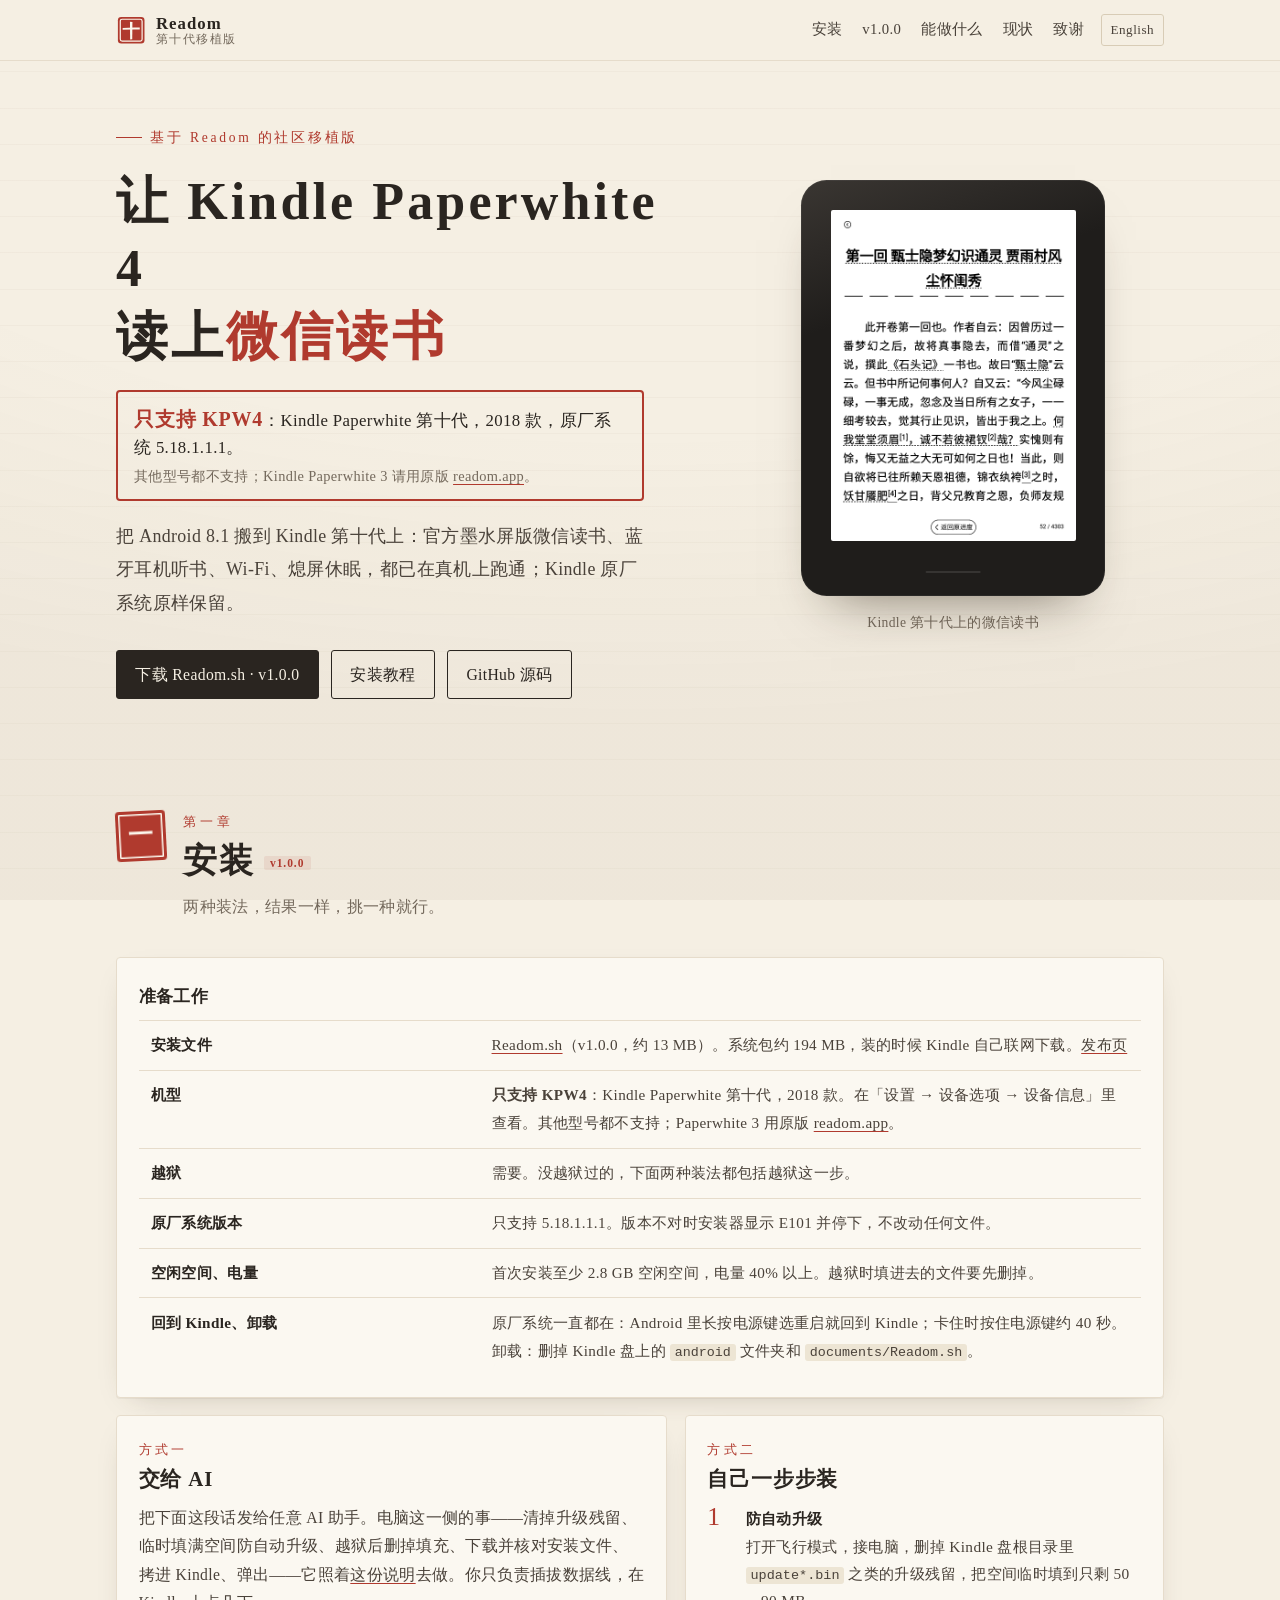
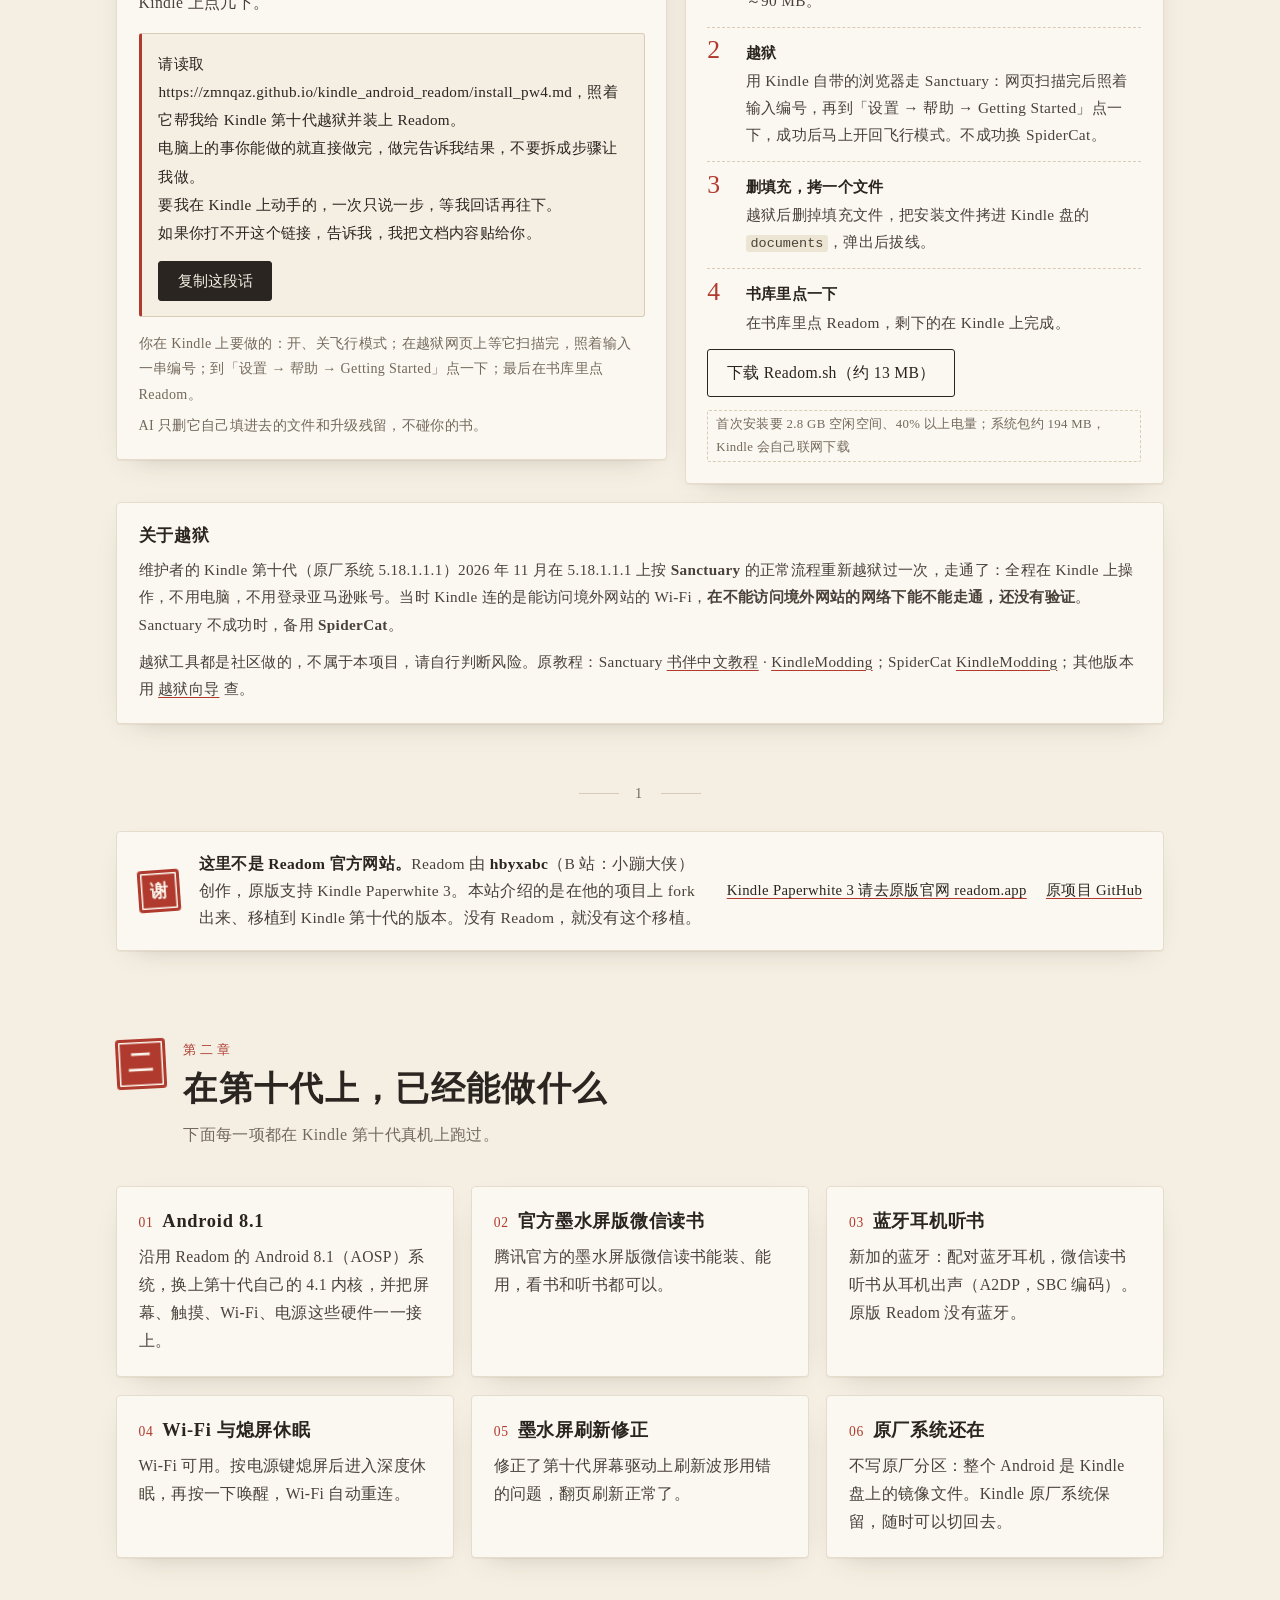
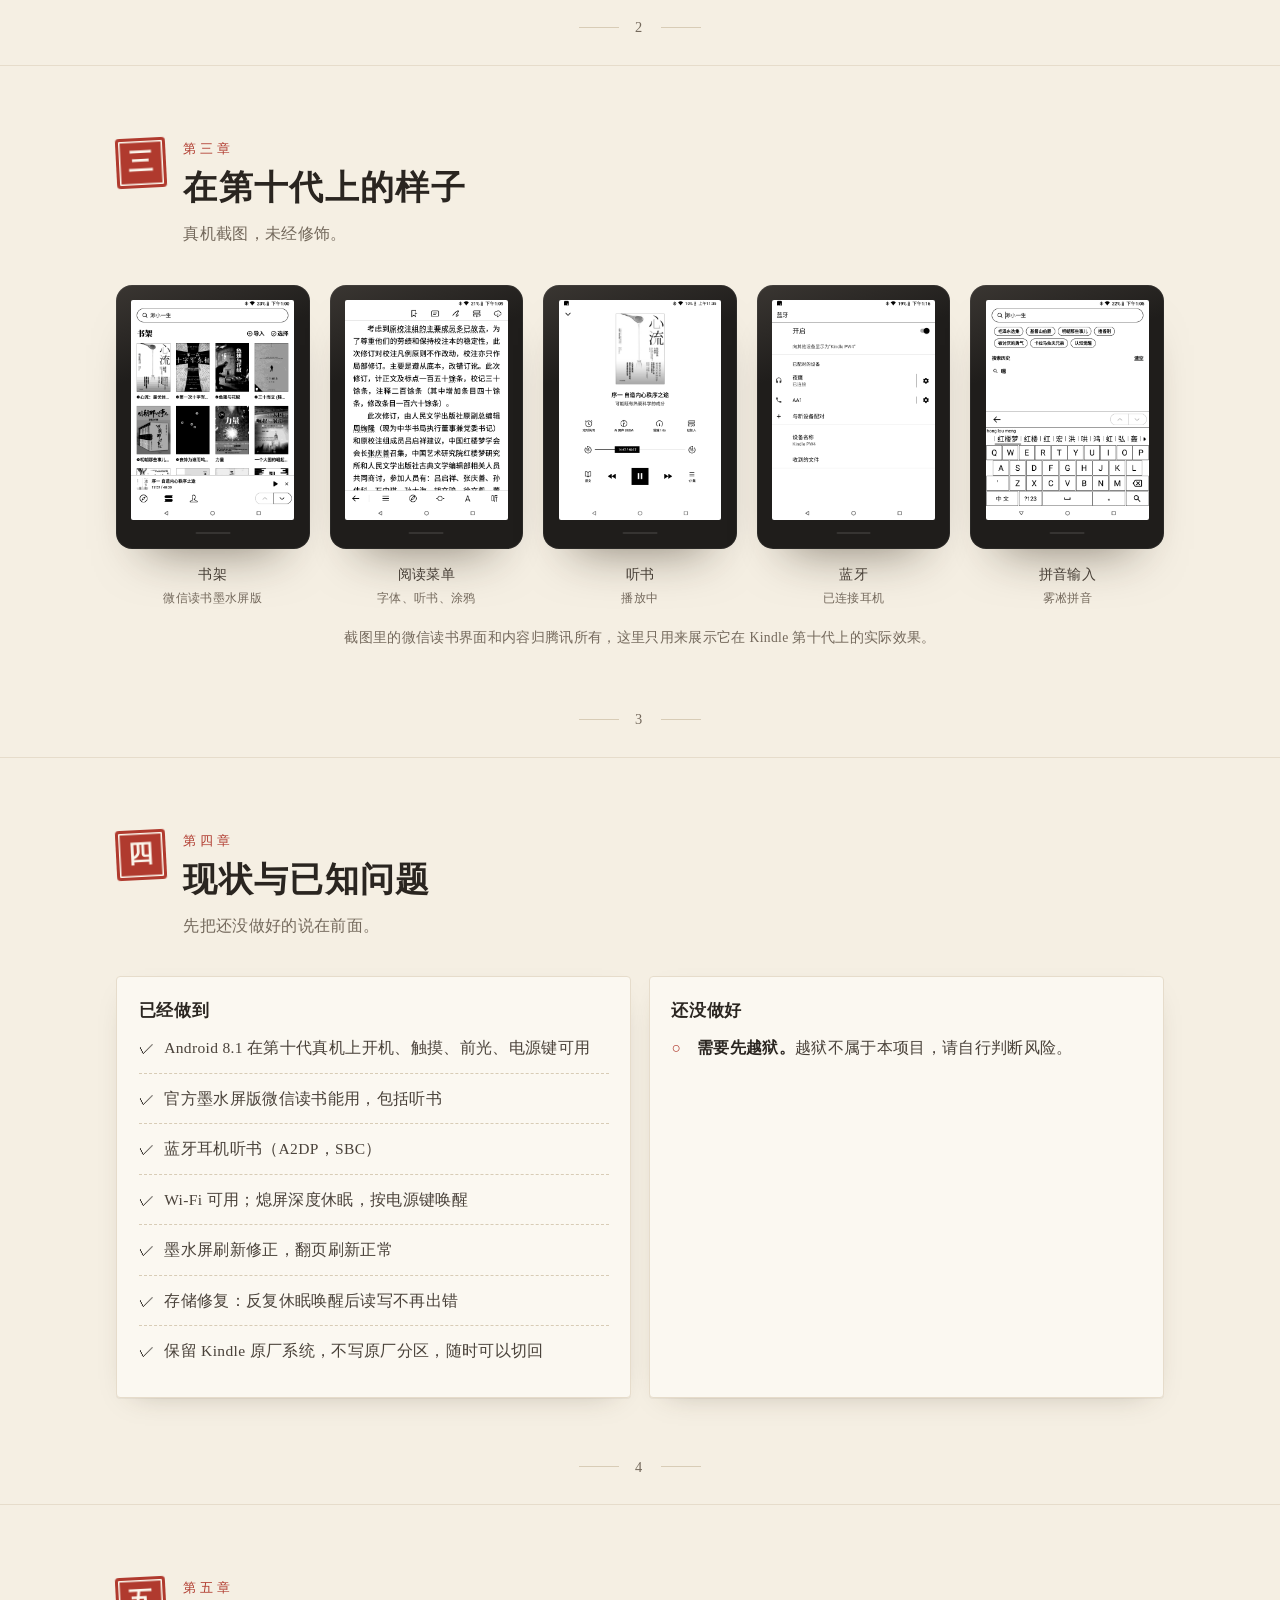
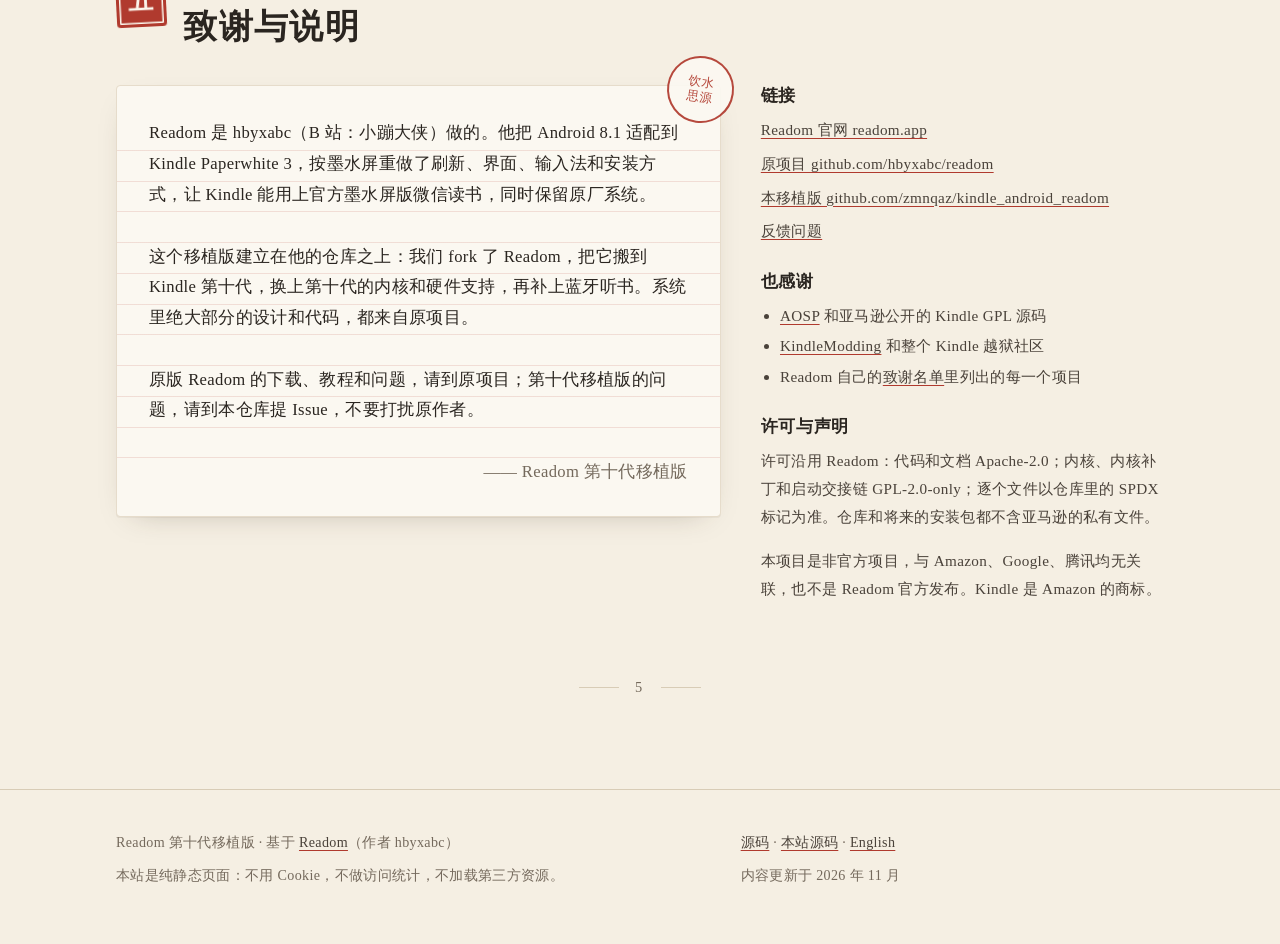
==== commit c315fc30: "repo renamed to kindle_android_readom: links follow Site, README, install guide and issue template u" ====
--- a/site/index.html
+++ b/site/index.html
@@ -8,10 +8,10 @@
 <meta name="theme-color" content="#f5efe3" media="(prefers-color-scheme: light)">
 <meta name="theme-color" content="#1c1a17" media="(prefers-color-scheme: dark)">
 <meta name="color-scheme" content="light dark">
-<!-- 站点地址按 GitHub Pages 的默认地址写；换了自定义域名要一起改下面五处 https://zmnqaz.github.io/readom/ -->
-<link rel="canonical" href="https://zmnqaz.github.io/readom/">
-<link rel="alternate" hreflang="zh-CN" href="https://zmnqaz.github.io/readom/">
-<link rel="alternate" hreflang="en" href="https://zmnqaz.github.io/readom/en/">
+<!-- 站点地址按 GitHub Pages 的默认地址写；换了自定义域名要一起改下面五处 https://zmnqaz.github.io/kindle_android_readom/ -->
+<link rel="canonical" href="https://zmnqaz.github.io/kindle_android_readom/">
+<link rel="alternate" hreflang="zh-CN" href="https://zmnqaz.github.io/kindle_android_readom/">
+<link rel="alternate" hreflang="en" href="https://zmnqaz.github.io/kindle_android_readom/en/">
 <link rel="icon" href="assets/favicon.svg" type="image/svg+xml">
 <link rel="apple-touch-icon" href="assets/touch-icon.png">
 <meta property="og:type" content="website">
@@ -20,8 +20,8 @@
 <meta property="og:site_name" content="Readom 第十代移植版">
 <meta property="og:title" content="Readom 第十代移植版 · 让 Kindle 第十代读上微信读书">
 <meta property="og:description" content="基于 Readom 的社区移植版：Android 8.1、官方墨水屏版微信读书、蓝牙耳机听书，保留 Kindle 原厂系统。">
-<meta property="og:url" content="https://zmnqaz.github.io/readom/">
-<meta property="og:image" content="https://zmnqaz.github.io/readom/assets/og.png">
+<meta property="og:url" content="https://zmnqaz.github.io/kindle_android_readom/">
+<meta property="og:image" content="https://zmnqaz.github.io/kindle_android_readom/assets/og.png">
 <meta property="og:image:width" content="1200">
 <meta property="og:image:height" content="630">
 <meta property="og:image:alt" content="Readom 第十代移植版：让 Kindle 第十代读上微信读书">
@@ -48,7 +48,7 @@
     </a>
     <nav class="nav" aria-label="页面导航">
       <a href="#install">安装</a>
-      <a href="https://github.com/zmnqaz/readom/releases/tag/v1.0.0">v1.0.0</a>
+      <a href="https://github.com/zmnqaz/kindle_android_readom/releases/tag/v1.0.0">v1.0.0</a>
       <a href="#features">能做什么</a>
       <a href="#status">现状</a>
       <a href="#thanks">致谢</a>
@@ -70,9 +70,9 @@
         把 Android 8.1 搬到 Kindle 第十代上：官方墨水屏版微信读书、蓝牙耳机听书、Wi‑Fi、熄屏休眠，都已在真机上跑通；Kindle 原厂系统原样保留。
       </p>
       <div class="actions">
-        <a class="btn btn-primary" href="https://github.com/zmnqaz/readom/releases/download/v1.0.0/Readom.sh">下载 Readom.sh · v1.0.0</a>
+        <a class="btn btn-primary" href="https://github.com/zmnqaz/kindle_android_readom/releases/download/v1.0.0/Readom.sh">下载 Readom.sh · v1.0.0</a>
         <a class="btn" href="#install">安装教程</a>
-        <a class="btn" href="https://github.com/zmnqaz/readom">GitHub 源码</a>
+        <a class="btn" href="https://github.com/zmnqaz/kindle_android_readom">GitHub 源码</a>
       </div>
     </div>
     <figure style="margin:0">
@@ -102,7 +102,7 @@
       <table>
         <caption>准备工作</caption>
         <tbody>
-          <tr><th scope="row">安装文件</th><td><a href="https://github.com/zmnqaz/readom/releases/download/v1.0.0/Readom.sh">Readom.sh</a>（v1.0.0，约 13 MB）。系统包约 194 MB，装的时候 Kindle 自己联网下载。<a href="https://github.com/zmnqaz/readom/releases/tag/v1.0.0">发布页</a></td></tr>
+          <tr><th scope="row">安装文件</th><td><a href="https://github.com/zmnqaz/kindle_android_readom/releases/download/v1.0.0/Readom.sh">Readom.sh</a>（v1.0.0，约 13 MB）。系统包约 194 MB，装的时候 Kindle 自己联网下载。<a href="https://github.com/zmnqaz/kindle_android_readom/releases/tag/v1.0.0">发布页</a></td></tr>
           <tr><th scope="row">机型</th><td><b>只支持 KPW4</b>：Kindle Paperwhite 第十代，2018 款。在「设置 → 设备选项 → 设备信息」里查看。其他型号都不支持；Paperwhite 3 用原版 <a href="https://readom.app">readom.app</a>。</td></tr>
           <tr><th scope="row">越狱</th><td>需要。没越狱过的，下面两种装法都包括越狱这一步。</td></tr>
           <tr><th scope="row">原厂系统版本</th><td>只支持 5.18.1.1.1。版本不对时安装器显示 E101 并停下，不改动任何文件。</td></tr>
@@ -118,7 +118,7 @@
         <h3>交给 AI</h3>
         <p>把下面这段话发给任意 AI 助手。电脑这一侧的事——清掉升级残留、临时填满空间防自动升级、越狱后删掉填充、下载并核对安装文件、拷进 Kindle、弹出——它照着<a href="install_pw4.md">这份说明</a>去做。你只负责插拔数据线，在 Kindle 上点几下。</p>
         <div class="prompt">
-          <pre id="ai-prompt" tabindex="0" aria-label="发给 AI 的话">请读取 https://zmnqaz.github.io/readom/install_pw4.md，照着它帮我给 Kindle 第十代越狱并装上 Readom。
+          <pre id="ai-prompt" tabindex="0" aria-label="发给 AI 的话">请读取 https://zmnqaz.github.io/kindle_android_readom/install_pw4.md，照着它帮我给 Kindle 第十代越狱并装上 Readom。
 电脑上的事你能做的就直接做完，做完告诉我结果，不要拆成步骤让我做。
 要我在 Kindle 上动手的，一次只说一步，等我回话再往下。
 如果你打不开这个链接，告诉我，我把文档内容贴给你。</pre>
@@ -140,7 +140,7 @@
           <li><b>删填充，拷一个文件</b>越狱后删掉填充文件，把安装文件拷进 Kindle 盘的 <code>documents</code>，弹出后拔线。</li>
           <li><b>书库里点一下</b>在书库里点 Readom，剩下的在 Kindle 上完成。</li>
         </ol>
-        <a class="btn" href="https://github.com/zmnqaz/readom/releases/download/v1.0.0/Readom.sh">下载 Readom.sh（约 13 MB）</a> <span class="soon">首次安装要 2.8 GB 空闲空间、40% 以上电量；系统包约 194 MB，Kindle 会自己联网下载</span>
+        <a class="btn" href="https://github.com/zmnqaz/kindle_android_readom/releases/download/v1.0.0/Readom.sh">下载 Readom.sh（约 13 MB）</a> <span class="soon">首次安装要 2.8 GB 空闲空间、40% 以上电量；系统包约 194 MB，Kindle 会自己联网下载</span>
       </article>
     </div>
 
@@ -326,8 +326,8 @@
         <div class="links">
           <a href="https://readom.app">Readom 官网 readom.app</a>
           <a href="https://github.com/hbyxabc/readom">原项目 github.com/hbyxabc/readom</a>
-          <a href="https://github.com/zmnqaz/readom">本移植版 github.com/zmnqaz/readom</a>
-          <a href="https://github.com/zmnqaz/readom/issues">反馈问题</a>
+          <a href="https://github.com/zmnqaz/kindle_android_readom">本移植版 github.com/zmnqaz/kindle_android_readom</a>
+          <a href="https://github.com/zmnqaz/kindle_android_readom/issues">反馈问题</a>
         </div>
         <h3>也感谢</h3>
         <ul>
@@ -354,7 +354,7 @@
       <p>本站是纯静态页面：不用 Cookie，不做访问统计，不加载第三方资源。</p>
     </div>
     <div>
-      <p><a href="https://github.com/zmnqaz/readom">源码</a> · <a href="https://github.com/zmnqaz/readom/tree/kpw4/site">本站源码</a> · <a href="en/" hreflang="en" lang="en">English</a></p>
+      <p><a href="https://github.com/zmnqaz/kindle_android_readom">源码</a> · <a href="https://github.com/zmnqaz/kindle_android_readom/tree/kpw4/site">本站源码</a> · <a href="en/" hreflang="en" lang="en">English</a></p>
       <p>内容更新于 2026 年 11 月</p>
     </div>
   </div>
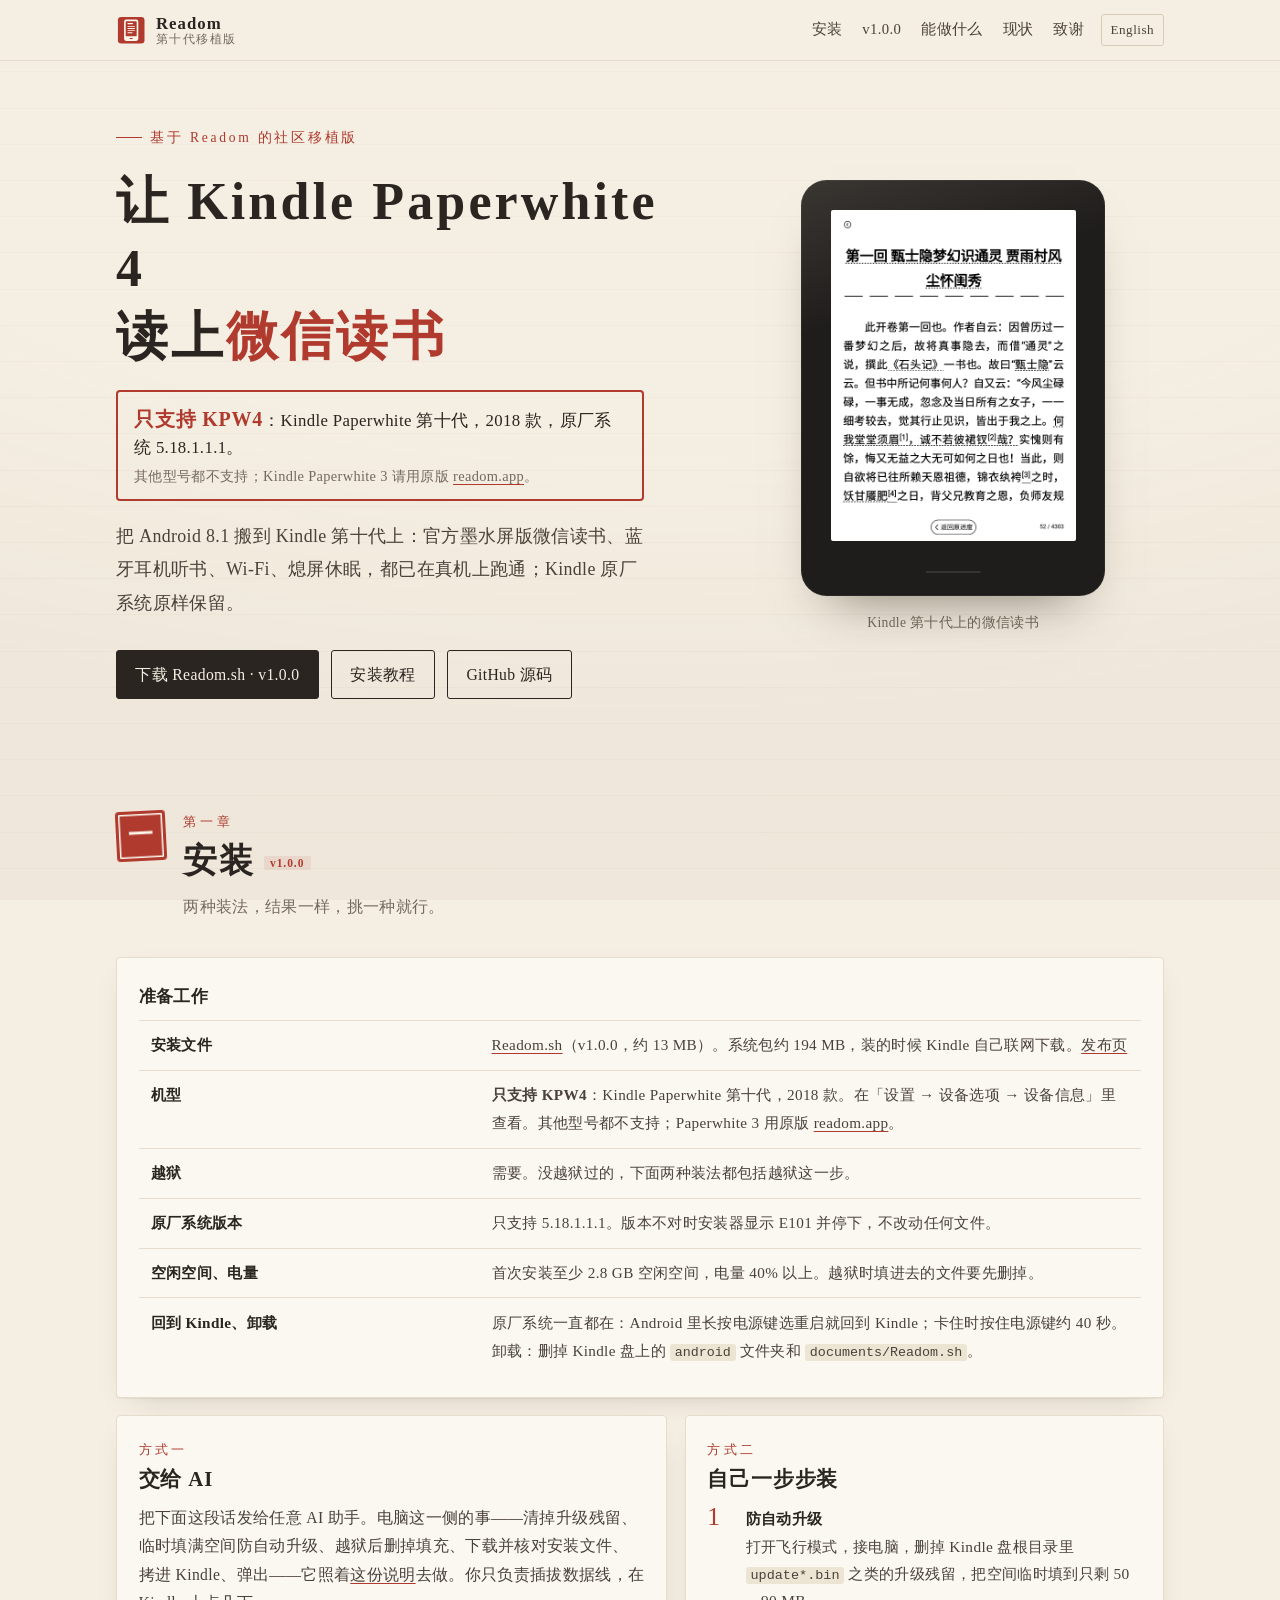
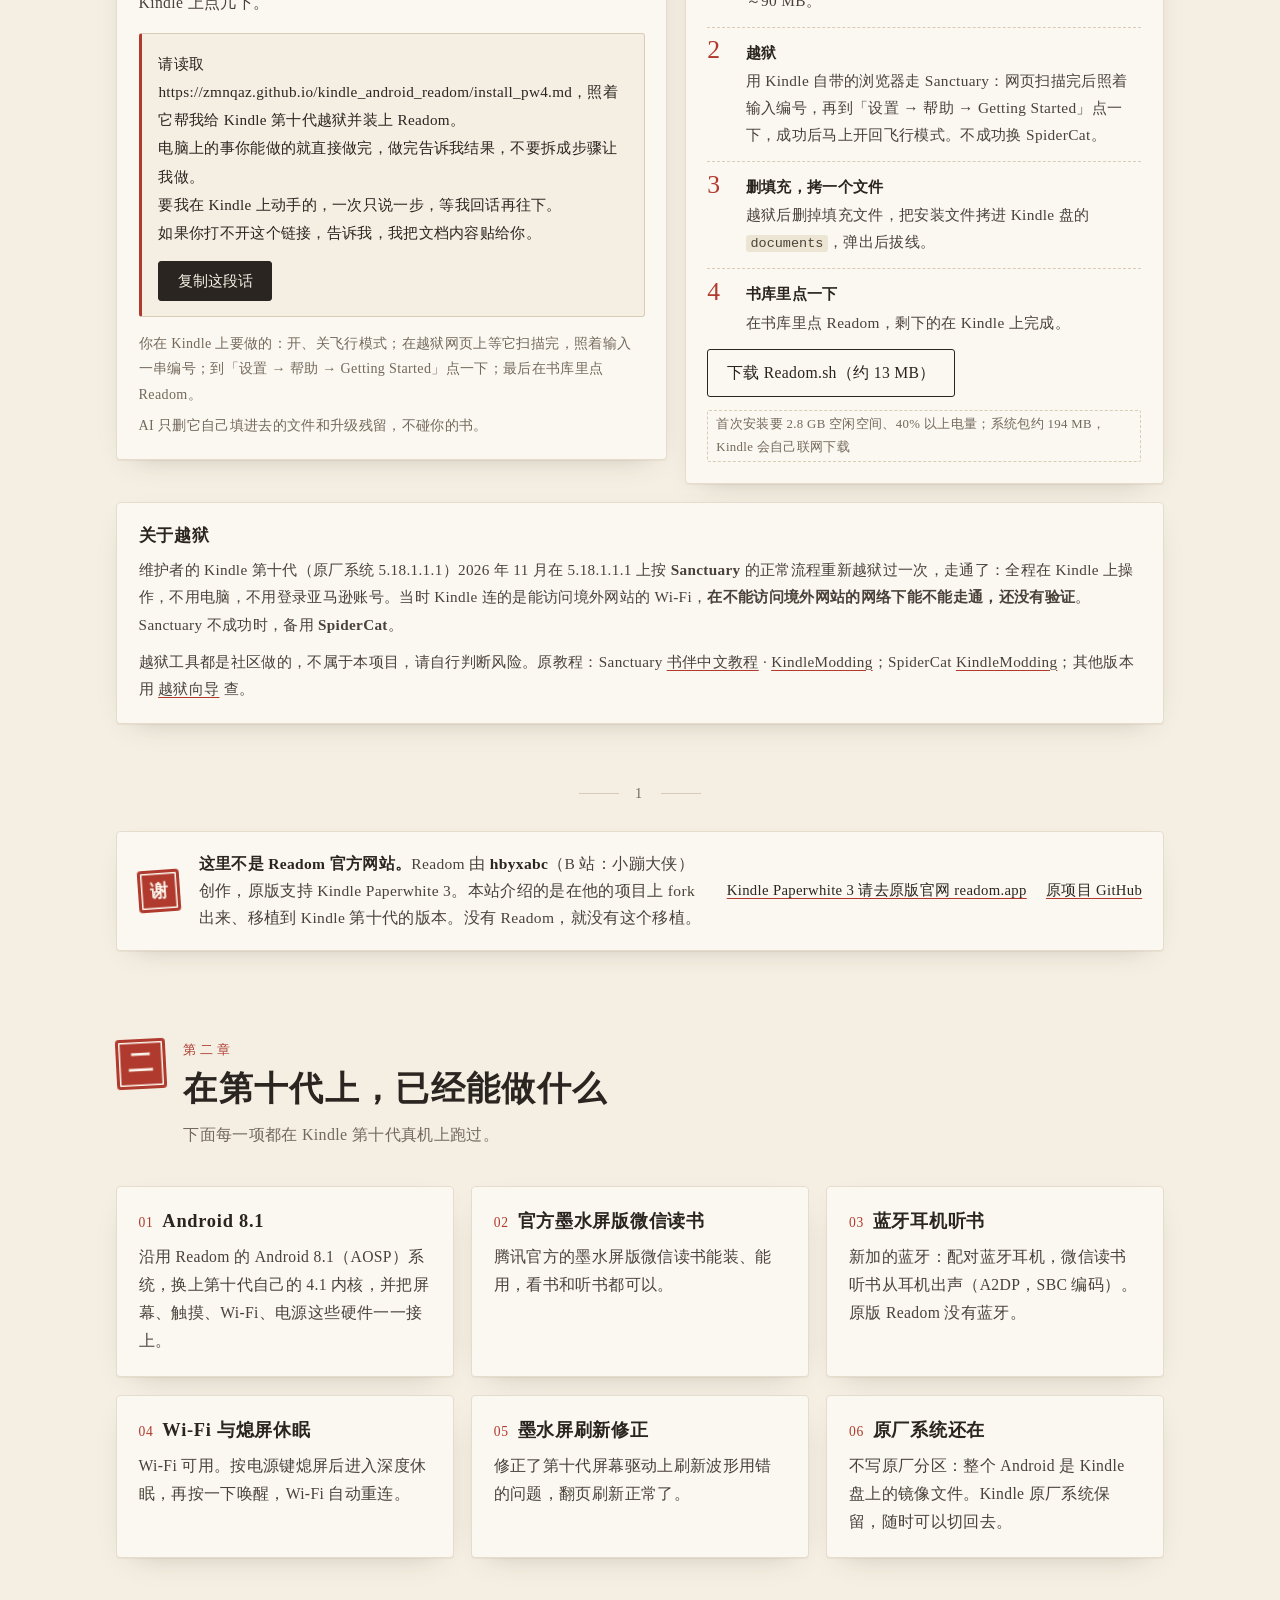
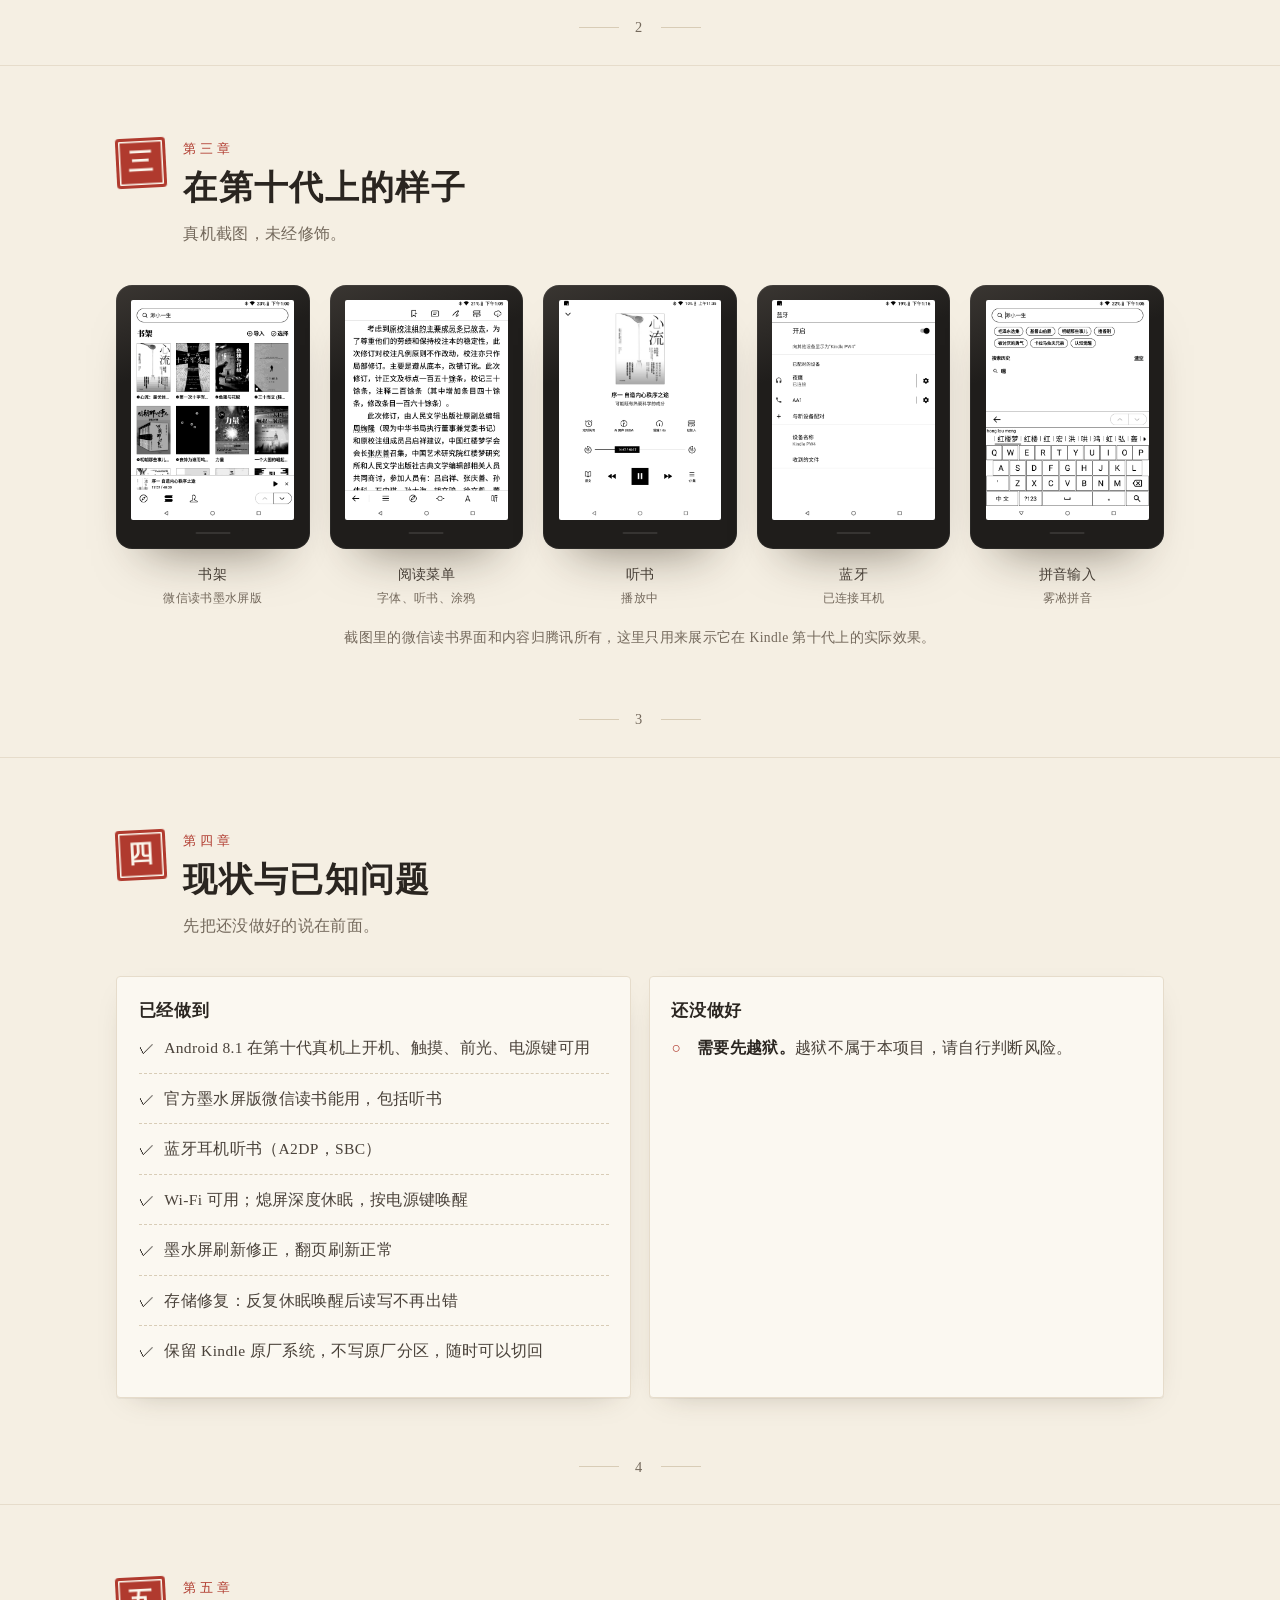
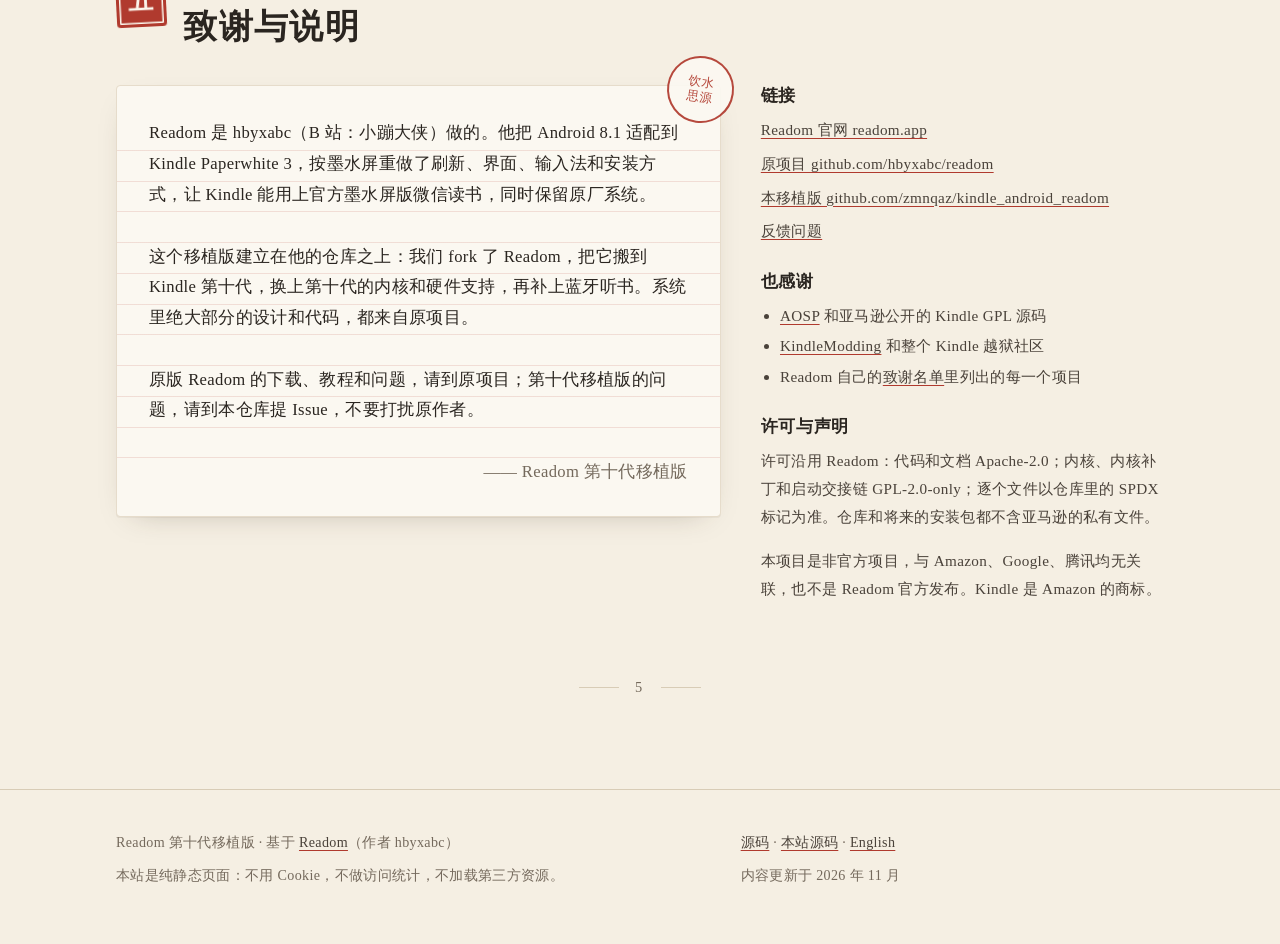
==== commit 6d112f4d: "site: an e-reader for the mark instead of the 十 seal Header, favicon, touch icon and share image all" ====
--- a/site/index.html
+++ b/site/index.html
@@ -37,9 +37,16 @@
     <a class="mark" href="./" aria-label="Readom 第十代移植版 首页">
       <svg class="mark-seal" viewBox="0 0 64 64" aria-hidden="true" focusable="false">
         <rect x="4" y="4" width="56" height="56" rx="7" fill="#b03a2e"/>
-        <rect x="9" y="9" width="46" height="46" rx="4" fill="none" stroke="#fbf6ec" stroke-width="2.5"/>
-        <path d="M14 27.2 Q32 25.6 50 26.4 L50 30.6 Q32 30 14 31.2 Z" fill="#fbf6ec"/>
-        <path d="M29.4 14 L34.6 14.5 L34.2 51 L29.8 51.5 Z" fill="#fbf6ec"/>
+        <rect x="17" y="9.5" width="30" height="45" rx="4.5" fill="#fbf6ec"/>
+        <rect x="20.5" y="13" width="23" height="32" rx="1" fill="#b03a2e"/>
+        <g fill="#fbf6ec">
+          <rect x="24" y="17" width="12" height="2.4" rx="1"/>
+          <rect x="24" y="23" width="16" height="1.8" rx=".9"/>
+          <rect x="24" y="27.5" width="16" height="1.8" rx=".9"/>
+          <rect x="24" y="32" width="16" height="1.8" rx=".9"/>
+          <rect x="24" y="36.5" width="11" height="1.8" rx=".9"/>
+        </g>
+        <rect x="28.5" y="48.6" width="7" height="1.8" rx=".9" fill="#b03a2e"/>
       </svg>
       <span class="mark-text">
         <span class="mark-name">Readom</span>
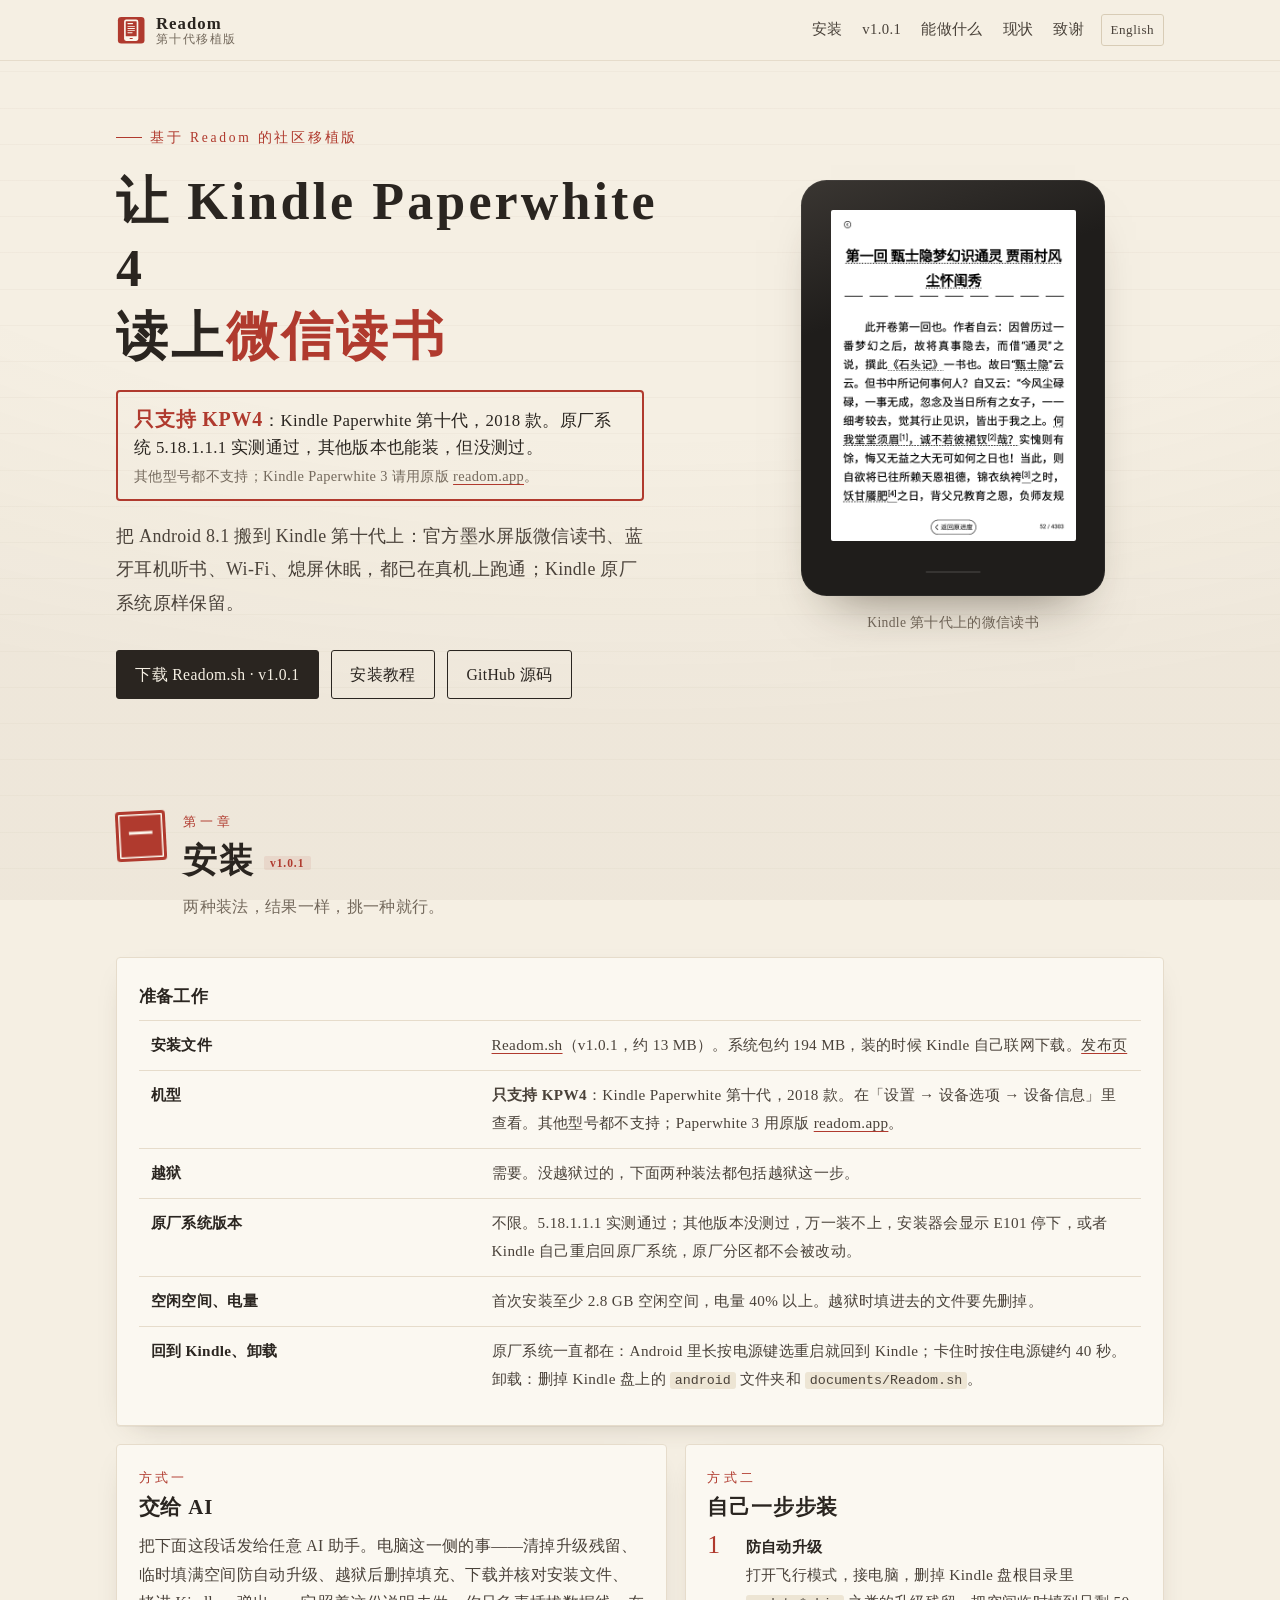
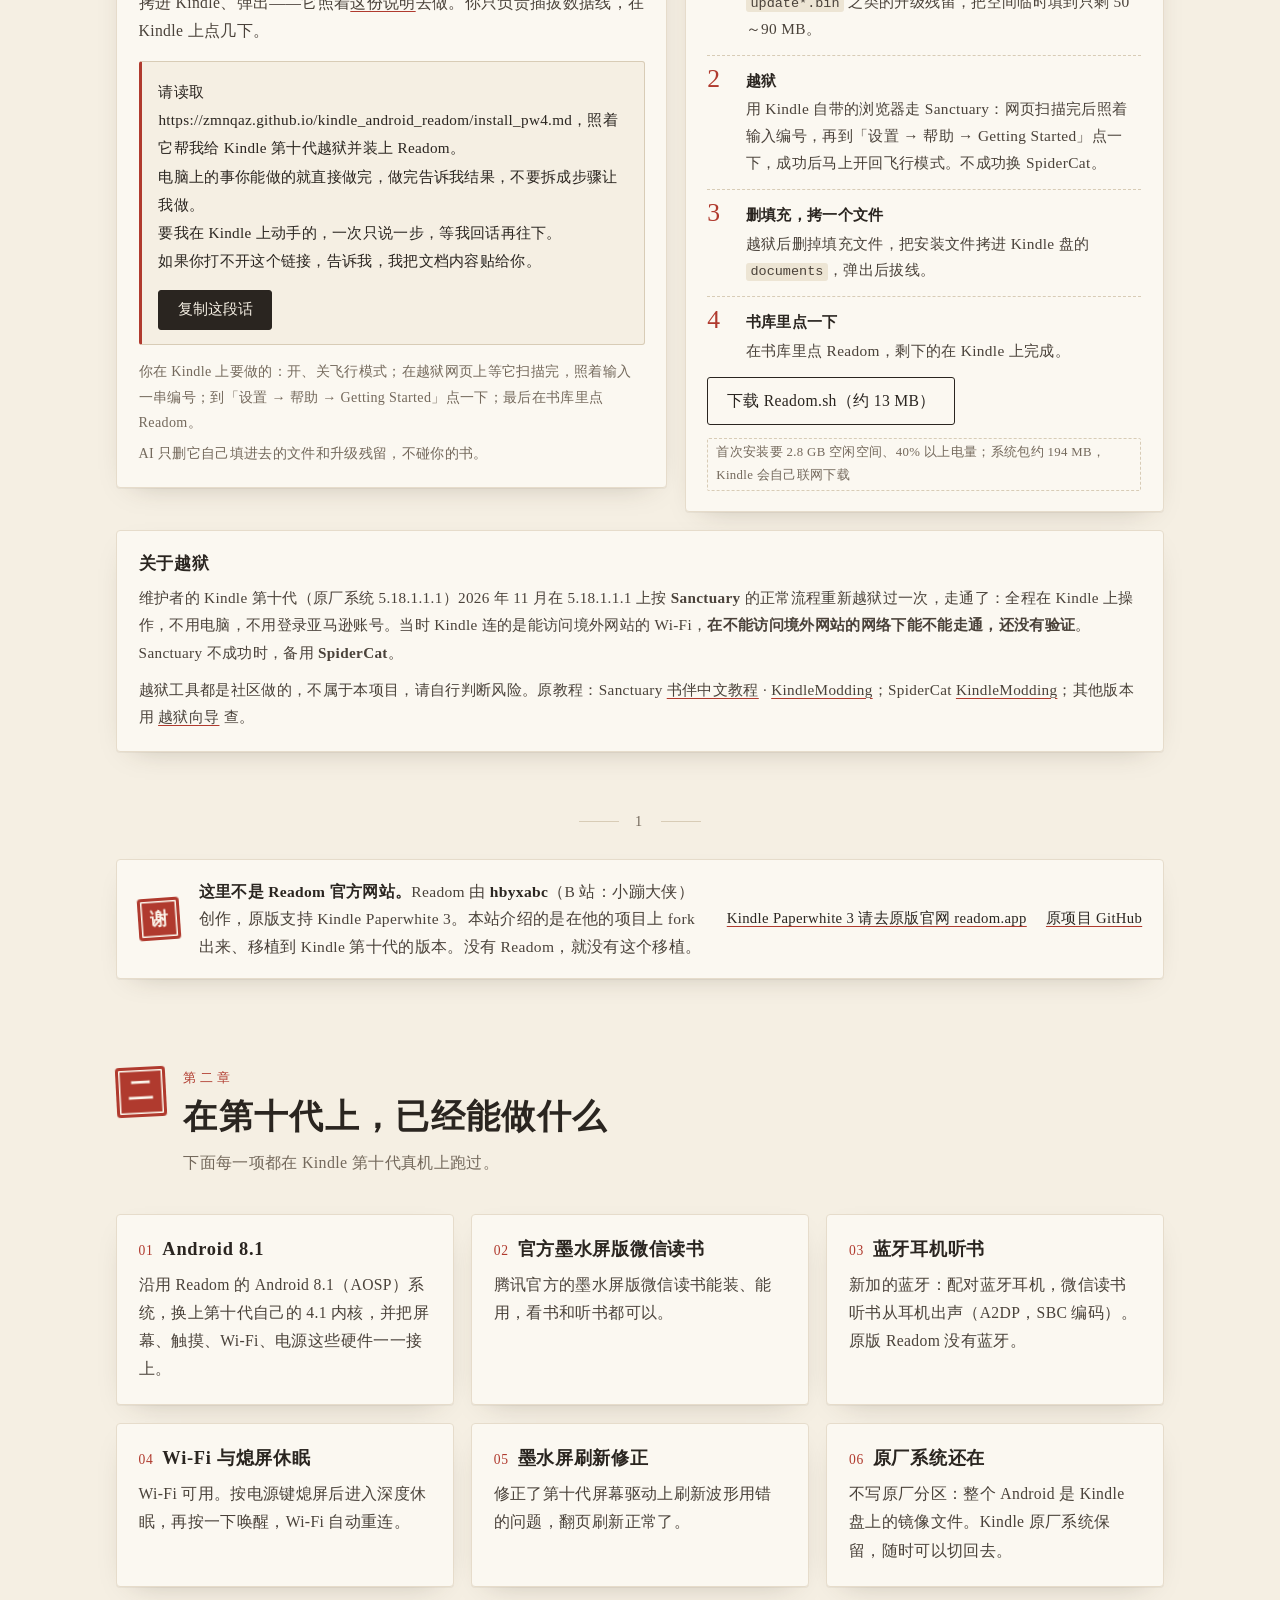
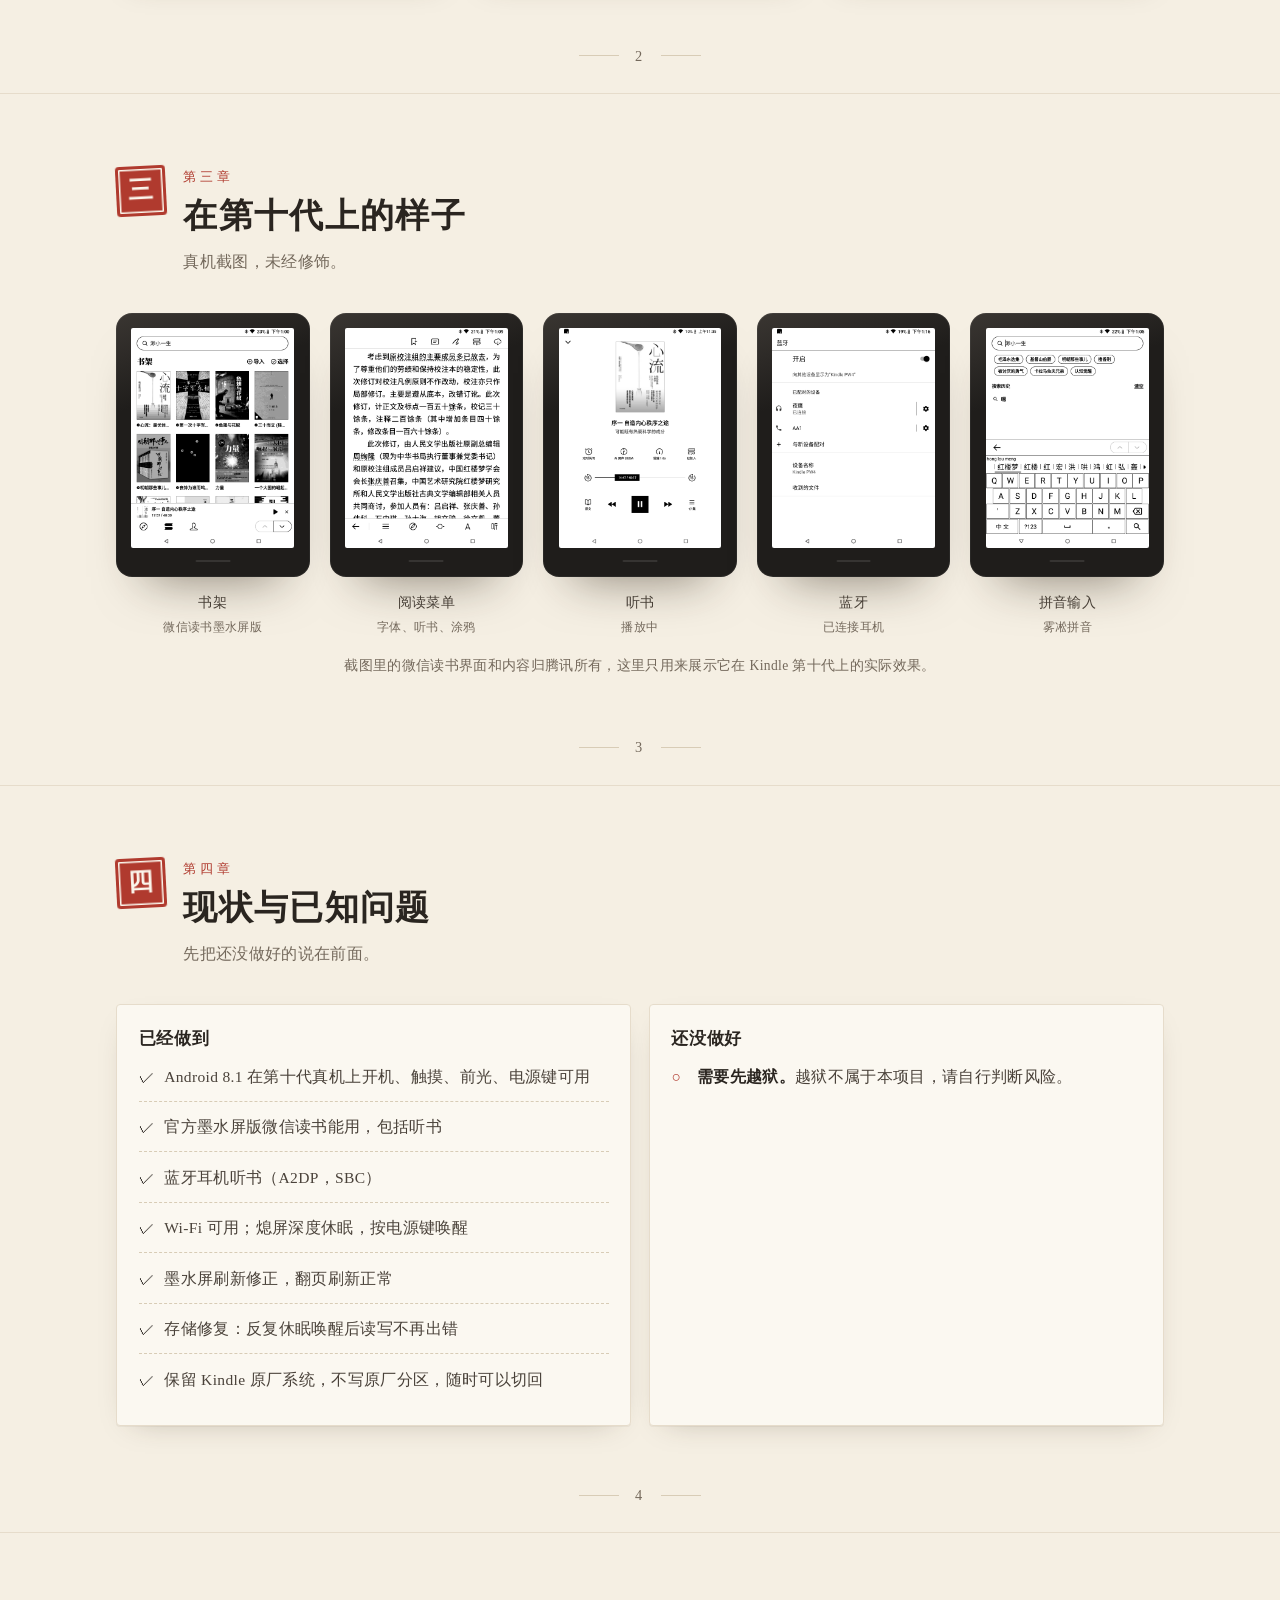
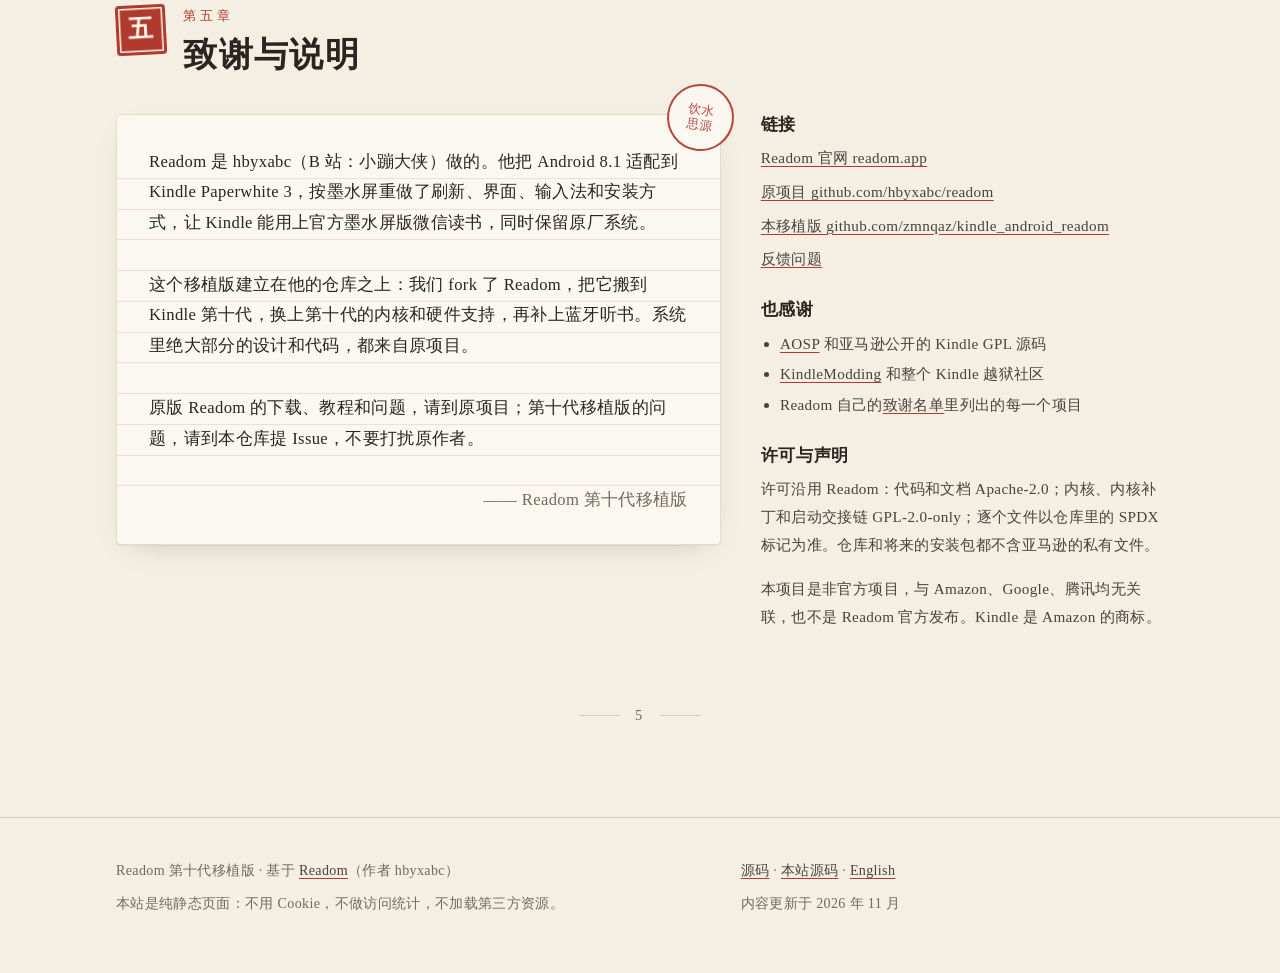
==== commit 98f1cc33: "pw4: carry the stock firmware in the entry, for a device without its own build_entry.py --bundled-fi" ====
--- a/site/index.html
+++ b/site/index.html
@@ -55,7 +55,7 @@
     </a>
     <nav class="nav" aria-label="页面导航">
       <a href="#install">安装</a>
-      <a href="https://github.com/zmnqaz/kindle_android_readom/releases/tag/v1.0.0">v1.0.0</a>
+      <a href="https://github.com/zmnqaz/kindle_android_readom/releases/tag/v1.0.1">v1.0.1</a>
       <a href="#features">能做什么</a>
       <a href="#status">现状</a>
       <a href="#thanks">致谢</a>
@@ -72,12 +72,12 @@
     <div>
       <p class="eyebrow">基于 Readom 的社区移植版</p>
       <h1 id="hero-title">让 Kindle Paperwhite 4<br>读上<em>微信读书</em></h1>
-      <p class="support"><b>只支持 KPW4</b>：Kindle Paperwhite 第十代，2018 款，原厂系统 5.18.1.1.1。<span>其他型号都不支持；Kindle Paperwhite 3 请用原版 <a href="https://readom.app">readom.app</a>。</span></p>
+      <p class="support"><b>只支持 KPW4</b>：Kindle Paperwhite 第十代，2018 款。原厂系统 5.18.1.1.1 实测通过，其他版本也能装，但没测过。<span>其他型号都不支持；Kindle Paperwhite 3 请用原版 <a href="https://readom.app">readom.app</a>。</span></p>
       <p class="lede">
         把 Android 8.1 搬到 Kindle 第十代上：官方墨水屏版微信读书、蓝牙耳机听书、Wi‑Fi、熄屏休眠，都已在真机上跑通；Kindle 原厂系统原样保留。
       </p>
       <div class="actions">
-        <a class="btn btn-primary" href="https://github.com/zmnqaz/kindle_android_readom/releases/download/v1.0.0/Readom.sh">下载 Readom.sh · v1.0.0</a>
+        <a class="btn btn-primary" href="https://github.com/zmnqaz/kindle_android_readom/releases/download/v1.0.1/Readom.sh">下载 Readom.sh · v1.0.1</a>
         <a class="btn" href="#install">安装教程</a>
         <a class="btn" href="https://github.com/zmnqaz/kindle_android_readom">GitHub 源码</a>
       </div>
@@ -100,7 +100,7 @@
       <span class="seal" aria-hidden="true">一</span>
       <div>
         <span class="chapter-kicker">第一章</span>
-        <h2 id="install-title">安装 <span class="tag" style="vertical-align:middle">v1.0.0</span></h2>
+        <h2 id="install-title">安装 <span class="tag" style="vertical-align:middle">v1.0.1</span></h2>
         <p class="sub">两种装法，结果一样，挑一种就行。</p>
       </div>
     </header>
@@ -109,10 +109,10 @@
       <table>
         <caption>准备工作</caption>
         <tbody>
-          <tr><th scope="row">安装文件</th><td><a href="https://github.com/zmnqaz/kindle_android_readom/releases/download/v1.0.0/Readom.sh">Readom.sh</a>（v1.0.0，约 13 MB）。系统包约 194 MB，装的时候 Kindle 自己联网下载。<a href="https://github.com/zmnqaz/kindle_android_readom/releases/tag/v1.0.0">发布页</a></td></tr>
+          <tr><th scope="row">安装文件</th><td><a href="https://github.com/zmnqaz/kindle_android_readom/releases/download/v1.0.1/Readom.sh">Readom.sh</a>（v1.0.1，约 13 MB）。系统包约 194 MB，装的时候 Kindle 自己联网下载。<a href="https://github.com/zmnqaz/kindle_android_readom/releases/tag/v1.0.1">发布页</a></td></tr>
           <tr><th scope="row">机型</th><td><b>只支持 KPW4</b>：Kindle Paperwhite 第十代，2018 款。在「设置 → 设备选项 → 设备信息」里查看。其他型号都不支持；Paperwhite 3 用原版 <a href="https://readom.app">readom.app</a>。</td></tr>
           <tr><th scope="row">越狱</th><td>需要。没越狱过的，下面两种装法都包括越狱这一步。</td></tr>
-          <tr><th scope="row">原厂系统版本</th><td>只支持 5.18.1.1.1。版本不对时安装器显示 E101 并停下，不改动任何文件。</td></tr>
+          <tr><th scope="row">原厂系统版本</th><td>不限。5.18.1.1.1 实测通过；其他版本没测过，万一装不上，安装器会显示 E101 停下，或者 Kindle 自己重启回原厂系统，原厂分区都不会被改动。</td></tr>
           <tr><th scope="row">空闲空间、电量</th><td>首次安装至少 2.8 GB 空闲空间，电量 40% 以上。越狱时填进去的文件要先删掉。</td></tr>
           <tr><th scope="row">回到 Kindle、卸载</th><td>原厂系统一直都在：Android 里长按电源键选重启就回到 Kindle；卡住时按住电源键约 40 秒。卸载：删掉 Kindle 盘上的 <code>android</code> 文件夹和 <code>documents/Readom.sh</code>。</td></tr>
         </tbody>
@@ -147,7 +147,7 @@
           <li><b>删填充，拷一个文件</b>越狱后删掉填充文件，把安装文件拷进 Kindle 盘的 <code>documents</code>，弹出后拔线。</li>
           <li><b>书库里点一下</b>在书库里点 Readom，剩下的在 Kindle 上完成。</li>
         </ol>
-        <a class="btn" href="https://github.com/zmnqaz/kindle_android_readom/releases/download/v1.0.0/Readom.sh">下载 Readom.sh（约 13 MB）</a> <span class="soon">首次安装要 2.8 GB 空闲空间、40% 以上电量；系统包约 194 MB，Kindle 会自己联网下载</span>
+        <a class="btn" href="https://github.com/zmnqaz/kindle_android_readom/releases/download/v1.0.1/Readom.sh">下载 Readom.sh（约 13 MB）</a> <span class="soon">首次安装要 2.8 GB 空闲空间、40% 以上电量；系统包约 194 MB，Kindle 会自己联网下载</span>
       </article>
     </div>
 
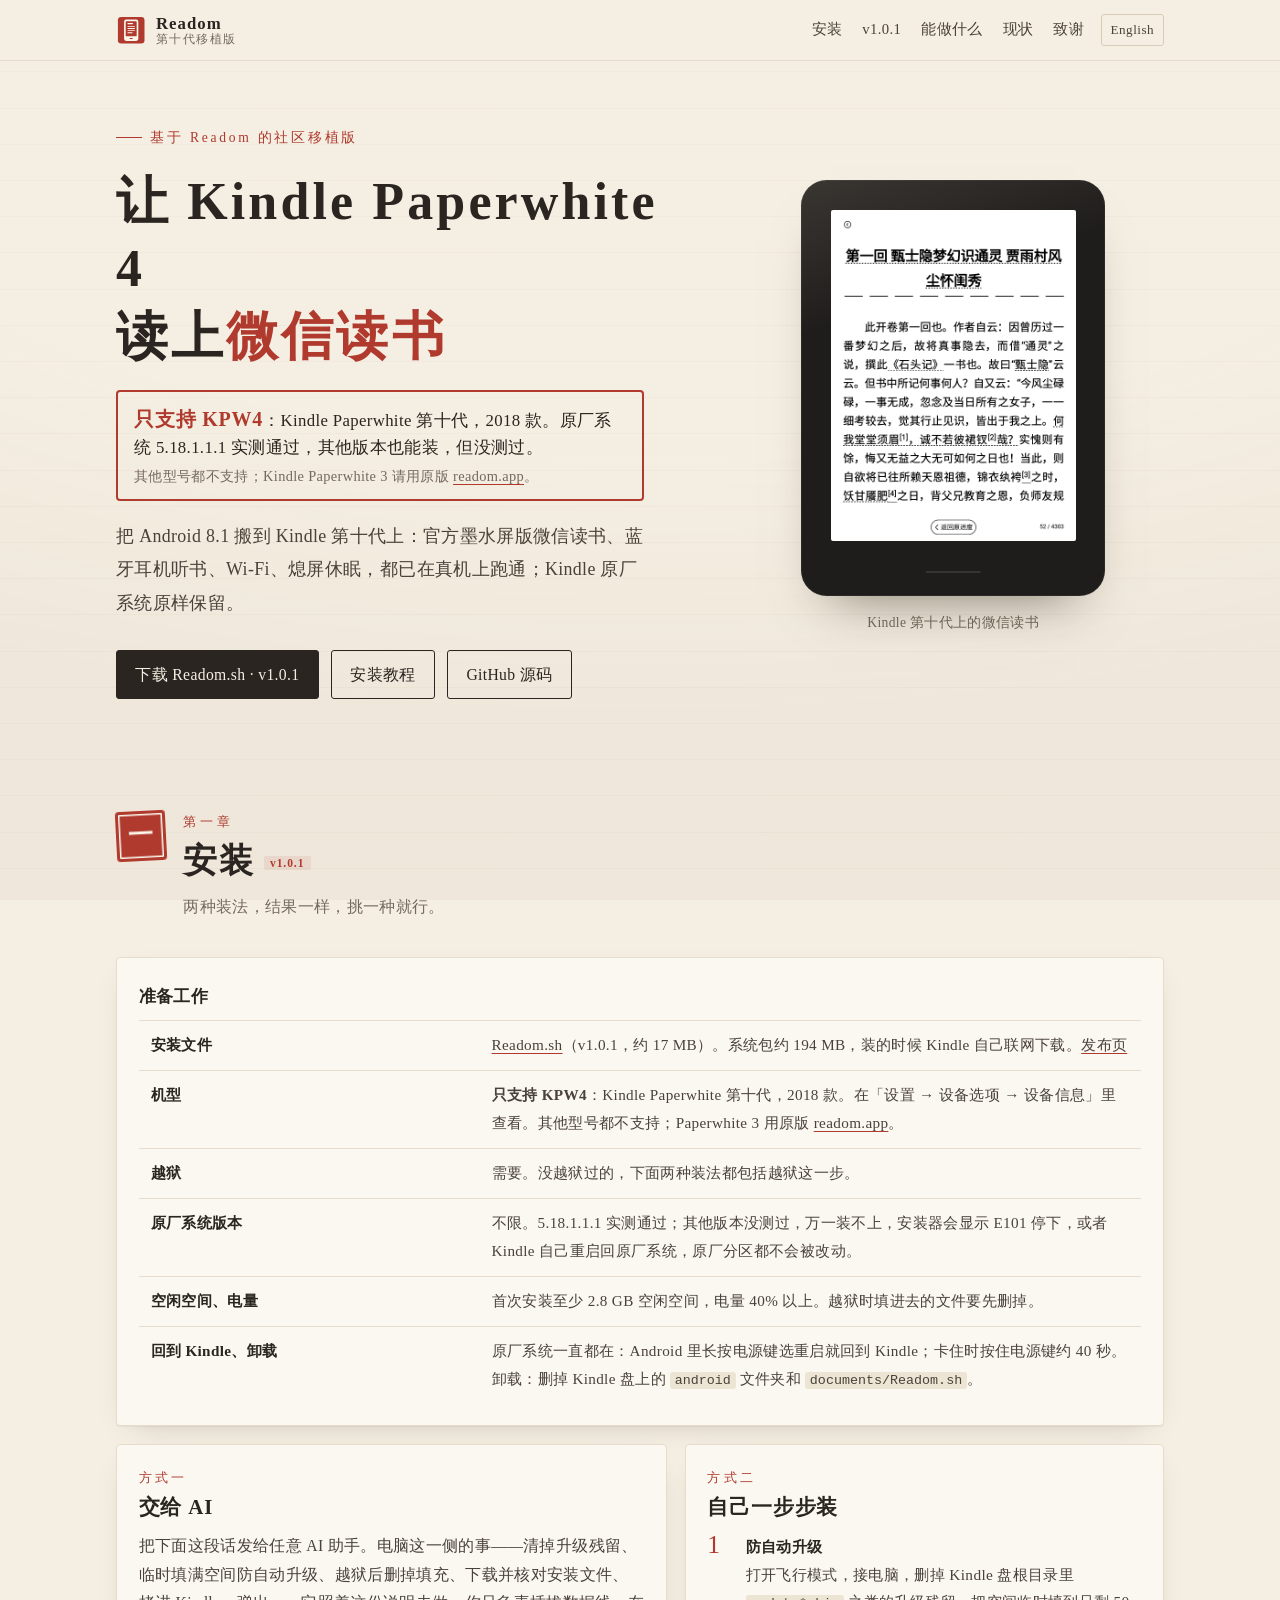
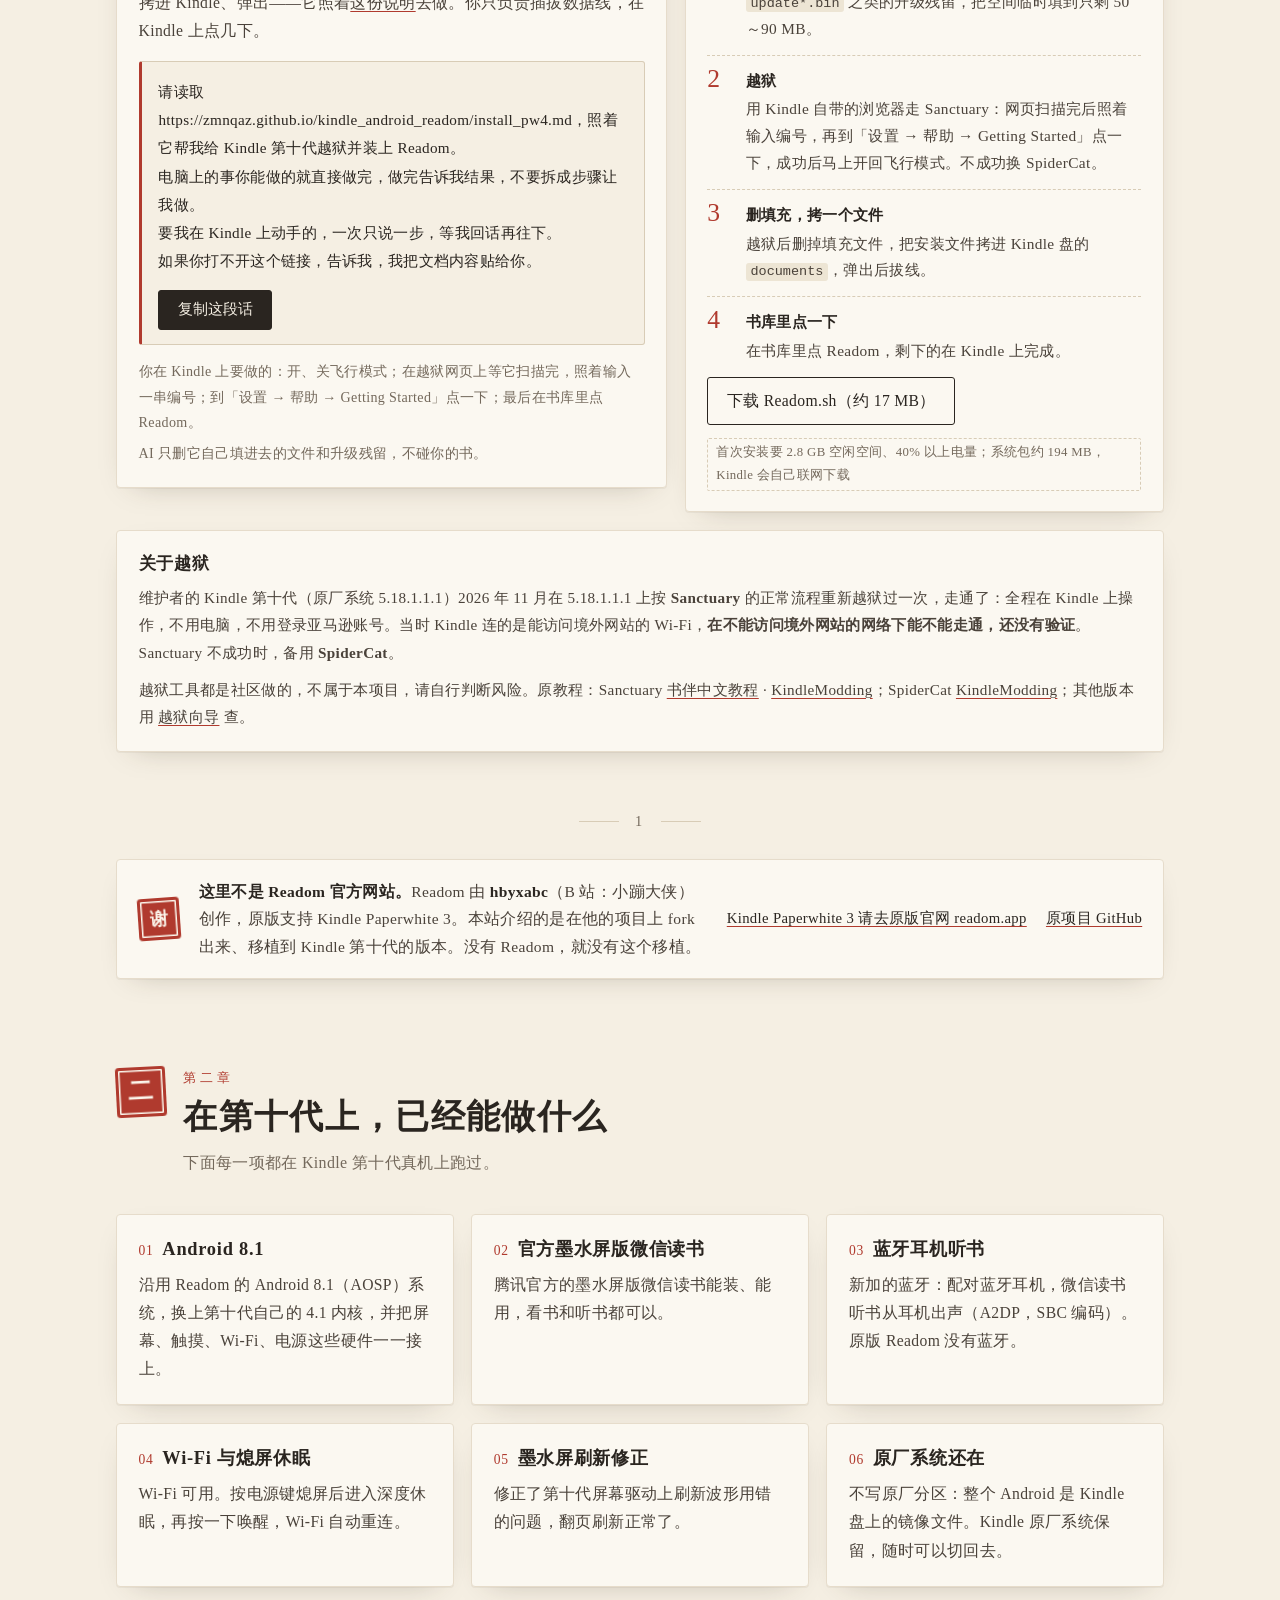
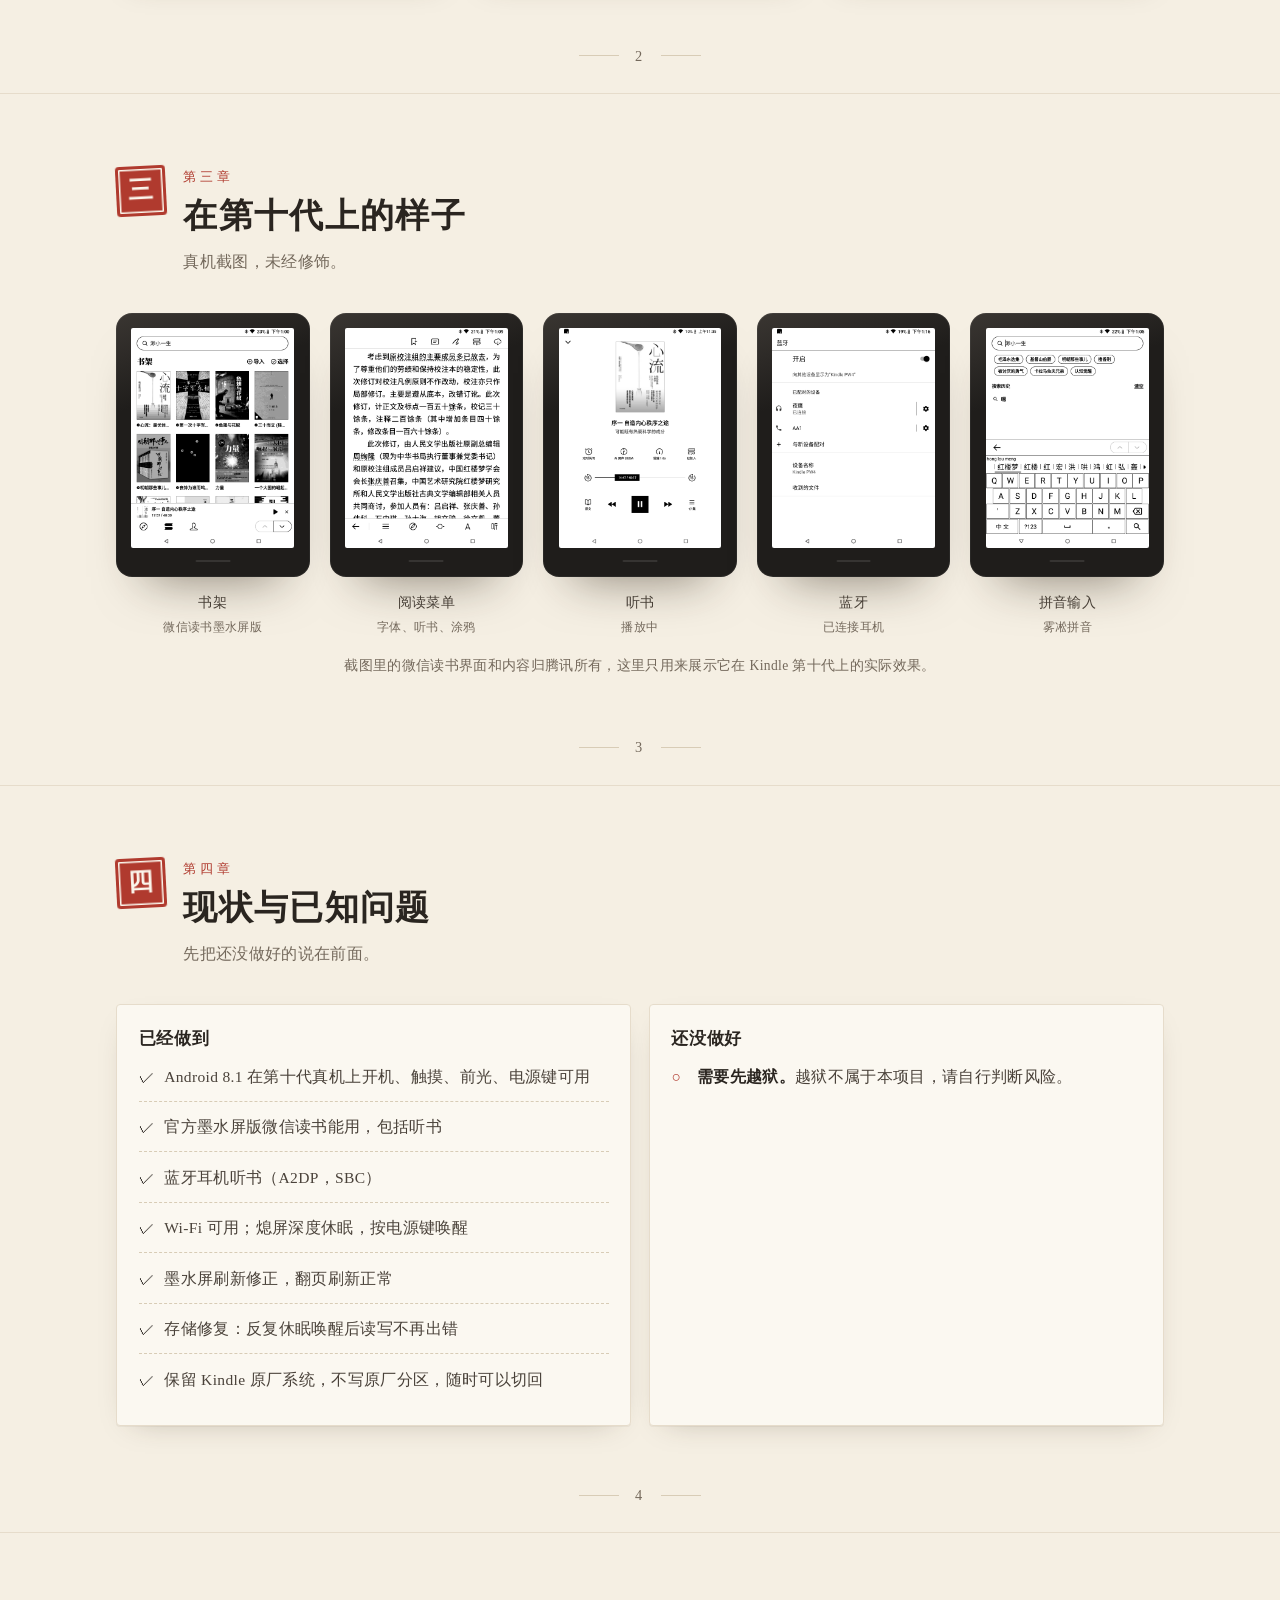
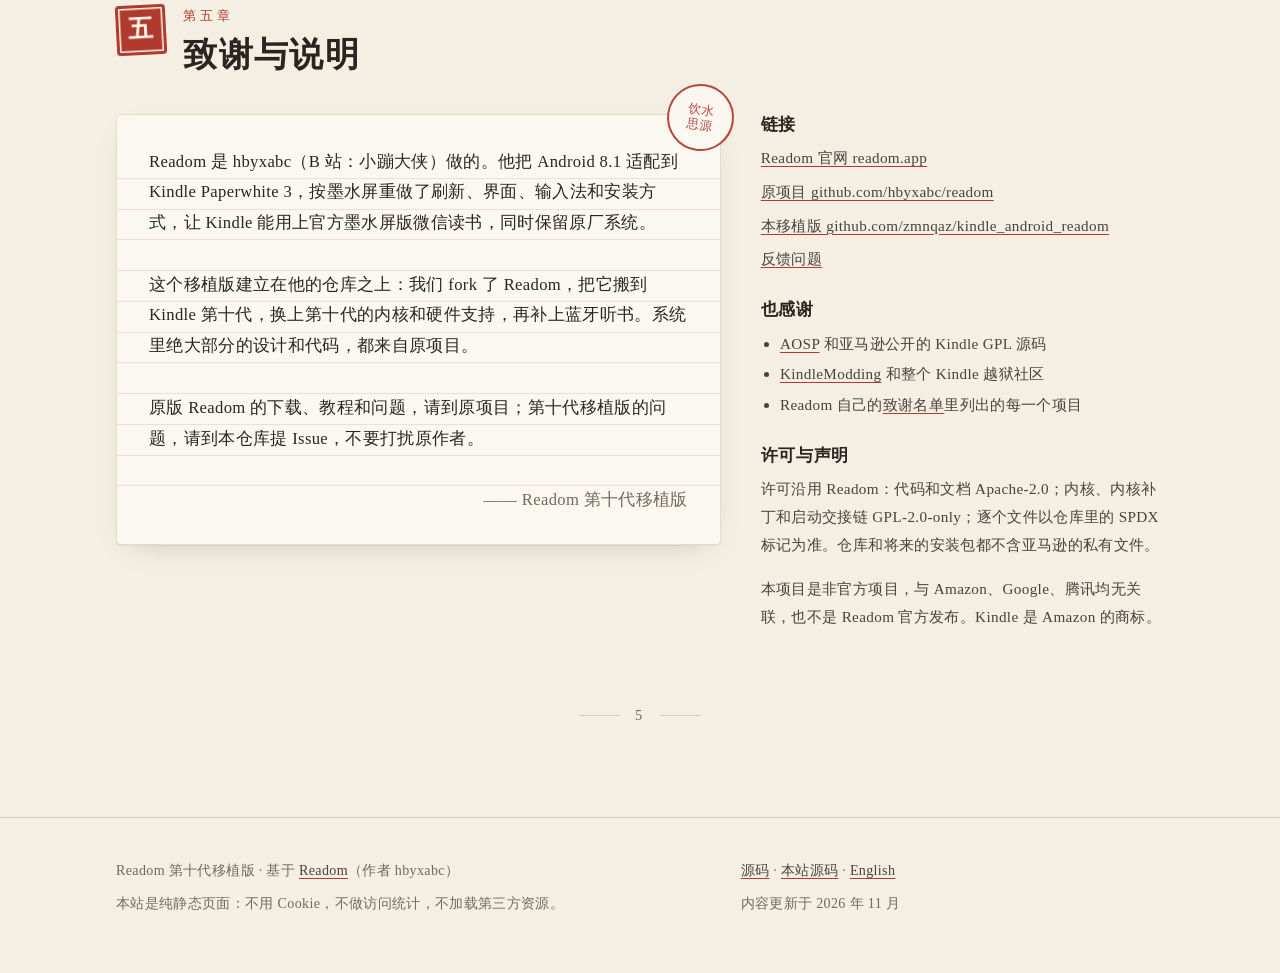
==== commit a0f06b33: "v1.0.1: any PW4 firmware, stock firmware carried in the entry Site, README and install guide point a" ====
--- a/site/index.html
+++ b/site/index.html
@@ -109,7 +109,7 @@
       <table>
         <caption>准备工作</caption>
         <tbody>
-          <tr><th scope="row">安装文件</th><td><a href="https://github.com/zmnqaz/kindle_android_readom/releases/download/v1.0.1/Readom.sh">Readom.sh</a>（v1.0.1，约 13 MB）。系统包约 194 MB，装的时候 Kindle 自己联网下载。<a href="https://github.com/zmnqaz/kindle_android_readom/releases/tag/v1.0.1">发布页</a></td></tr>
+          <tr><th scope="row">安装文件</th><td><a href="https://github.com/zmnqaz/kindle_android_readom/releases/download/v1.0.1/Readom.sh">Readom.sh</a>（v1.0.1，约 17 MB）。系统包约 194 MB，装的时候 Kindle 自己联网下载。<a href="https://github.com/zmnqaz/kindle_android_readom/releases/tag/v1.0.1">发布页</a></td></tr>
           <tr><th scope="row">机型</th><td><b>只支持 KPW4</b>：Kindle Paperwhite 第十代，2018 款。在「设置 → 设备选项 → 设备信息」里查看。其他型号都不支持；Paperwhite 3 用原版 <a href="https://readom.app">readom.app</a>。</td></tr>
           <tr><th scope="row">越狱</th><td>需要。没越狱过的，下面两种装法都包括越狱这一步。</td></tr>
           <tr><th scope="row">原厂系统版本</th><td>不限。5.18.1.1.1 实测通过；其他版本没测过，万一装不上，安装器会显示 E101 停下，或者 Kindle 自己重启回原厂系统，原厂分区都不会被改动。</td></tr>
@@ -147,7 +147,7 @@
           <li><b>删填充，拷一个文件</b>越狱后删掉填充文件，把安装文件拷进 Kindle 盘的 <code>documents</code>，弹出后拔线。</li>
           <li><b>书库里点一下</b>在书库里点 Readom，剩下的在 Kindle 上完成。</li>
         </ol>
-        <a class="btn" href="https://github.com/zmnqaz/kindle_android_readom/releases/download/v1.0.1/Readom.sh">下载 Readom.sh（约 13 MB）</a> <span class="soon">首次安装要 2.8 GB 空闲空间、40% 以上电量；系统包约 194 MB，Kindle 会自己联网下载</span>
+        <a class="btn" href="https://github.com/zmnqaz/kindle_android_readom/releases/download/v1.0.1/Readom.sh">下载 Readom.sh（约 17 MB）</a> <span class="soon">首次安装要 2.8 GB 空闲空间、40% 以上电量；系统包约 194 MB，Kindle 会自己联网下载</span>
       </article>
     </div>
 
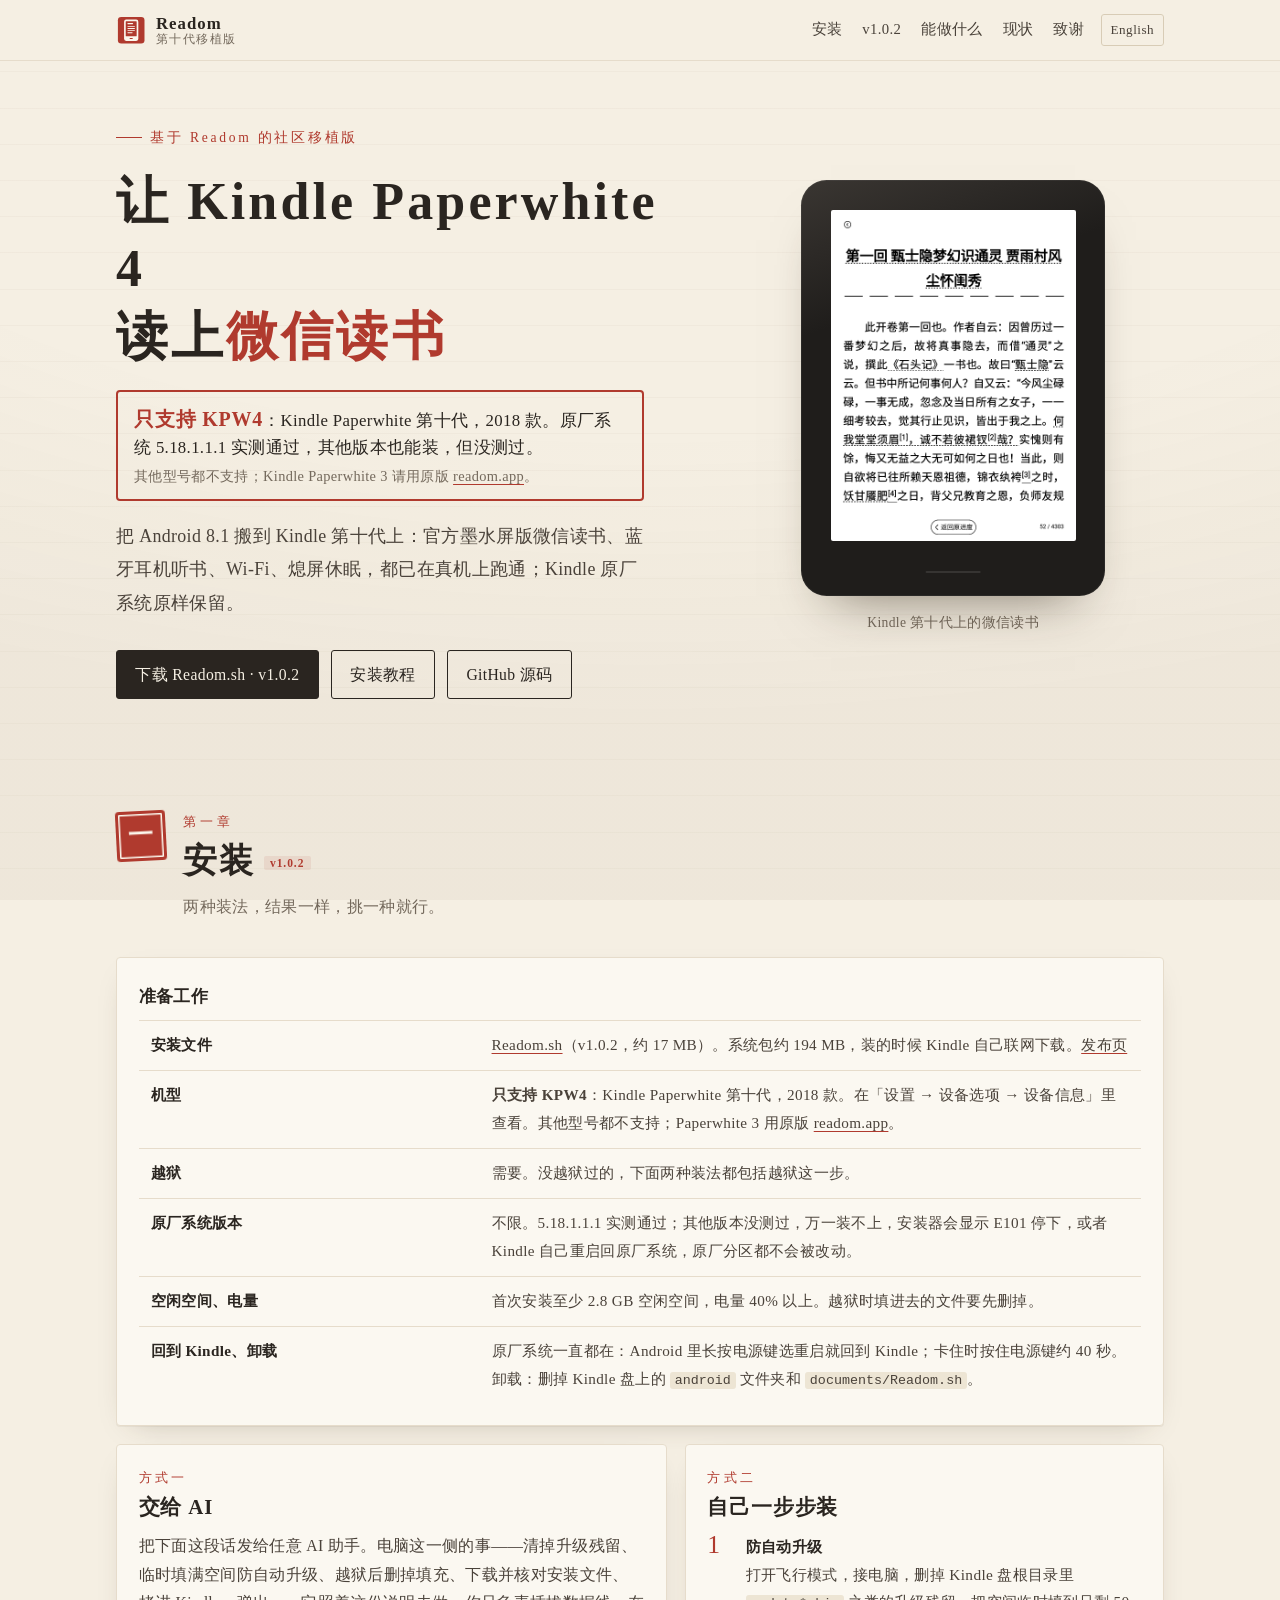
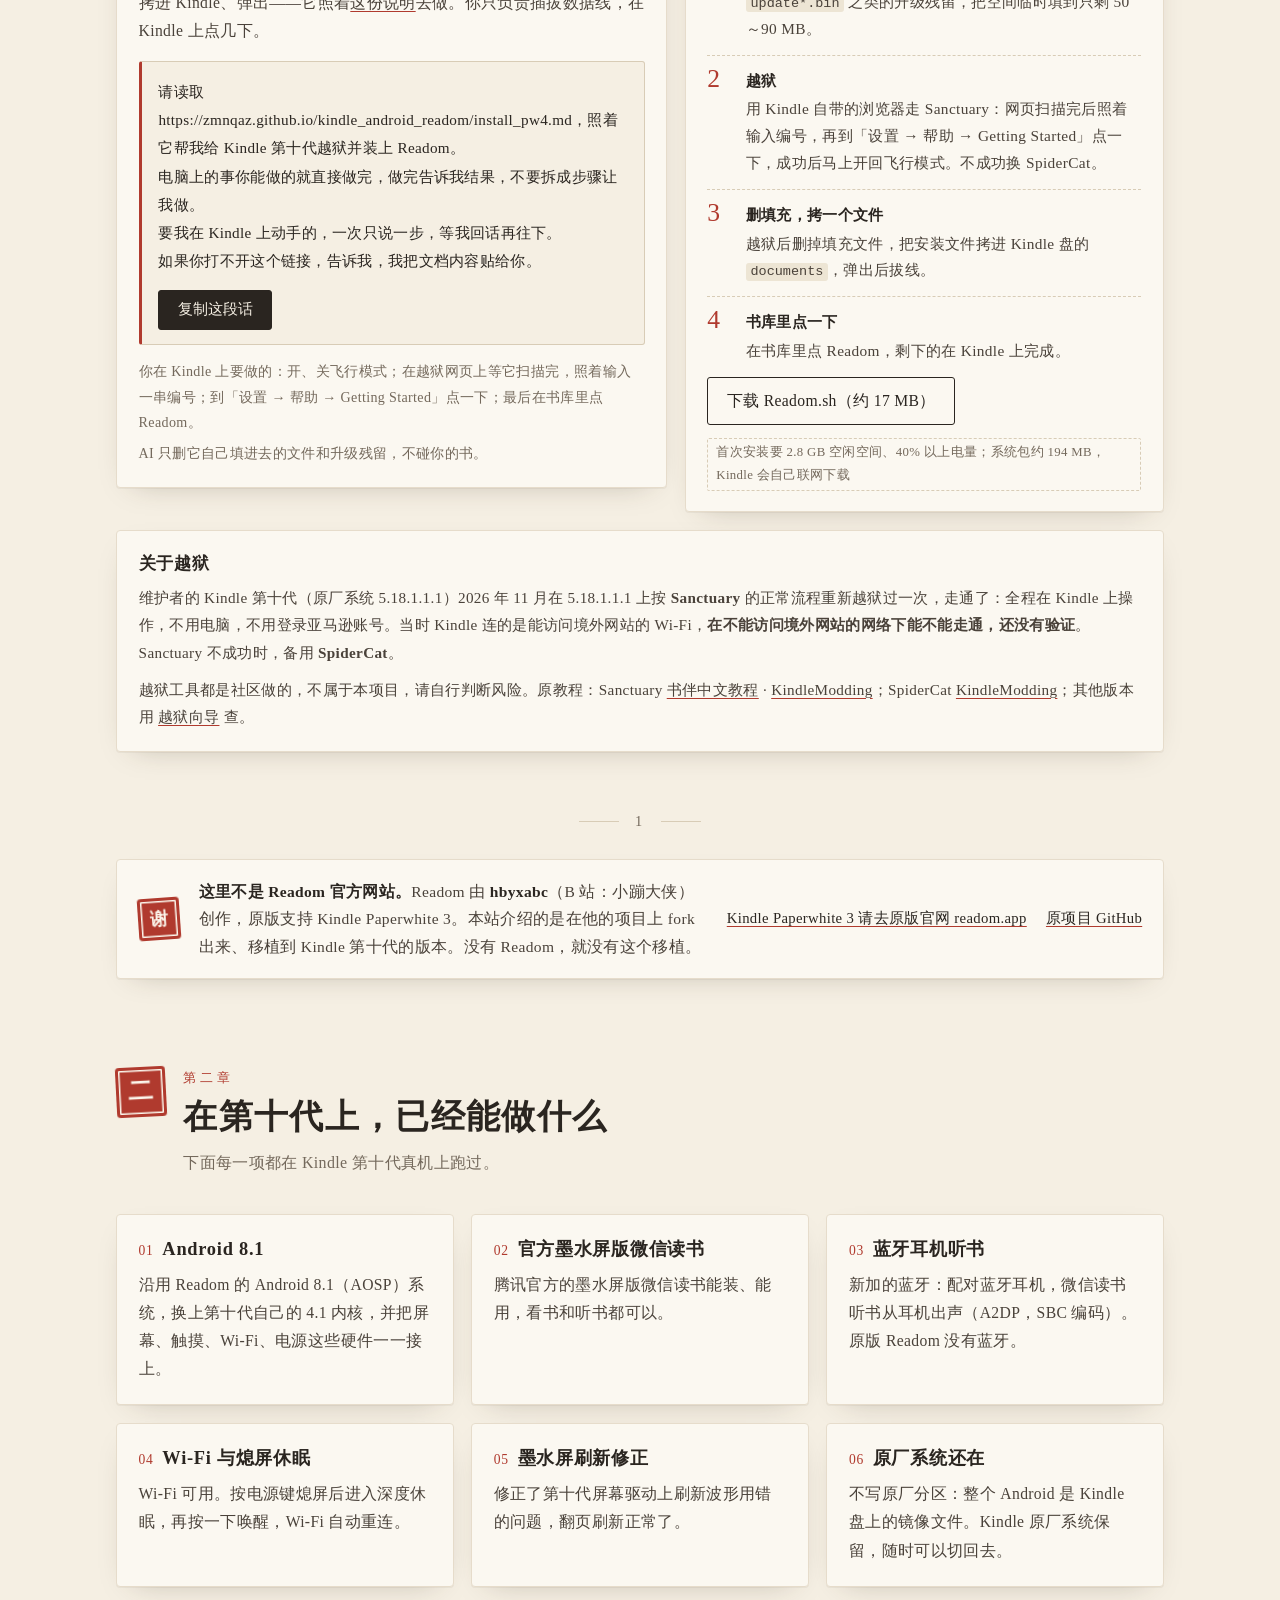
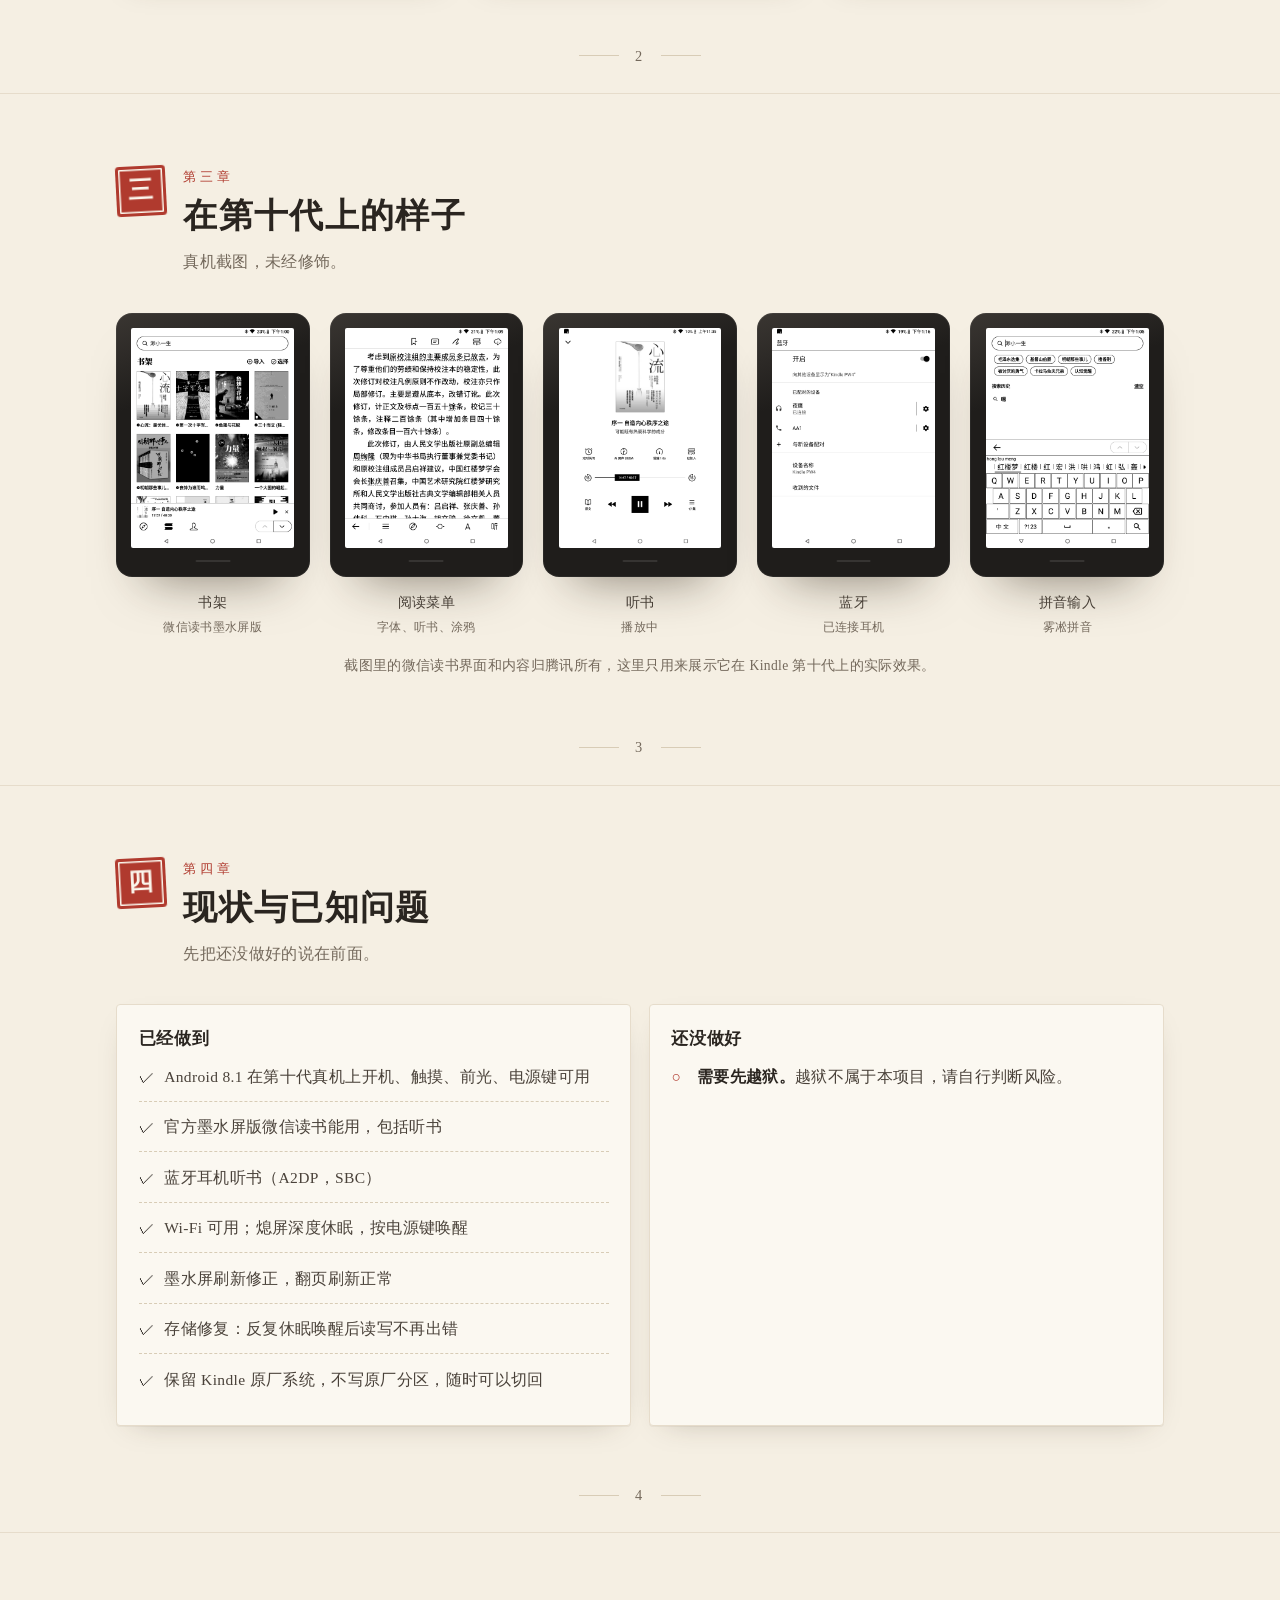
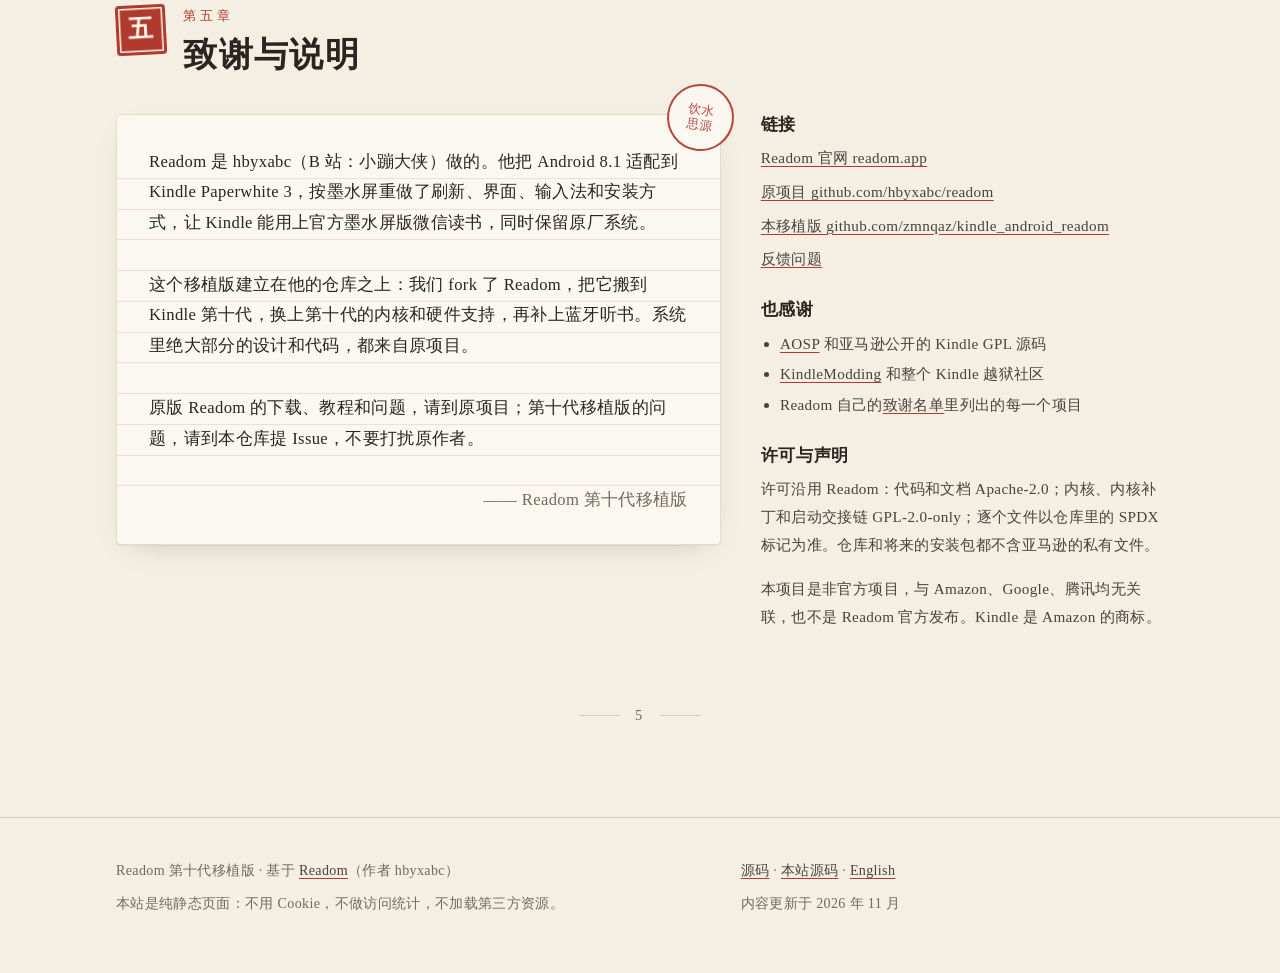
==== commit 542f2fd9: "v1.0.2: RPMB size from the Android kernel Site, README and install guide point at v1.0.2. A PW4 whos" ====
--- a/site/index.html
+++ b/site/index.html
@@ -55,7 +55,7 @@
     </a>
     <nav class="nav" aria-label="页面导航">
       <a href="#install">安装</a>
-      <a href="https://github.com/zmnqaz/kindle_android_readom/releases/tag/v1.0.1">v1.0.1</a>
+      <a href="https://github.com/zmnqaz/kindle_android_readom/releases/tag/v1.0.2">v1.0.2</a>
       <a href="#features">能做什么</a>
       <a href="#status">现状</a>
       <a href="#thanks">致谢</a>
@@ -77,7 +77,7 @@
         把 Android 8.1 搬到 Kindle 第十代上：官方墨水屏版微信读书、蓝牙耳机听书、Wi‑Fi、熄屏休眠，都已在真机上跑通；Kindle 原厂系统原样保留。
       </p>
       <div class="actions">
-        <a class="btn btn-primary" href="https://github.com/zmnqaz/kindle_android_readom/releases/download/v1.0.1/Readom.sh">下载 Readom.sh · v1.0.1</a>
+        <a class="btn btn-primary" href="https://github.com/zmnqaz/kindle_android_readom/releases/download/v1.0.2/Readom.sh">下载 Readom.sh · v1.0.2</a>
         <a class="btn" href="#install">安装教程</a>
         <a class="btn" href="https://github.com/zmnqaz/kindle_android_readom">GitHub 源码</a>
       </div>
@@ -100,7 +100,7 @@
       <span class="seal" aria-hidden="true">一</span>
       <div>
         <span class="chapter-kicker">第一章</span>
-        <h2 id="install-title">安装 <span class="tag" style="vertical-align:middle">v1.0.1</span></h2>
+        <h2 id="install-title">安装 <span class="tag" style="vertical-align:middle">v1.0.2</span></h2>
         <p class="sub">两种装法，结果一样，挑一种就行。</p>
       </div>
     </header>
@@ -109,7 +109,7 @@
       <table>
         <caption>准备工作</caption>
         <tbody>
-          <tr><th scope="row">安装文件</th><td><a href="https://github.com/zmnqaz/kindle_android_readom/releases/download/v1.0.1/Readom.sh">Readom.sh</a>（v1.0.1，约 17 MB）。系统包约 194 MB，装的时候 Kindle 自己联网下载。<a href="https://github.com/zmnqaz/kindle_android_readom/releases/tag/v1.0.1">发布页</a></td></tr>
+          <tr><th scope="row">安装文件</th><td><a href="https://github.com/zmnqaz/kindle_android_readom/releases/download/v1.0.2/Readom.sh">Readom.sh</a>（v1.0.2，约 17 MB）。系统包约 194 MB，装的时候 Kindle 自己联网下载。<a href="https://github.com/zmnqaz/kindle_android_readom/releases/tag/v1.0.2">发布页</a></td></tr>
           <tr><th scope="row">机型</th><td><b>只支持 KPW4</b>：Kindle Paperwhite 第十代，2018 款。在「设置 → 设备选项 → 设备信息」里查看。其他型号都不支持；Paperwhite 3 用原版 <a href="https://readom.app">readom.app</a>。</td></tr>
           <tr><th scope="row">越狱</th><td>需要。没越狱过的，下面两种装法都包括越狱这一步。</td></tr>
           <tr><th scope="row">原厂系统版本</th><td>不限。5.18.1.1.1 实测通过；其他版本没测过，万一装不上，安装器会显示 E101 停下，或者 Kindle 自己重启回原厂系统，原厂分区都不会被改动。</td></tr>
@@ -147,7 +147,7 @@
           <li><b>删填充，拷一个文件</b>越狱后删掉填充文件，把安装文件拷进 Kindle 盘的 <code>documents</code>，弹出后拔线。</li>
           <li><b>书库里点一下</b>在书库里点 Readom，剩下的在 Kindle 上完成。</li>
         </ol>
-        <a class="btn" href="https://github.com/zmnqaz/kindle_android_readom/releases/download/v1.0.1/Readom.sh">下载 Readom.sh（约 17 MB）</a> <span class="soon">首次安装要 2.8 GB 空闲空间、40% 以上电量；系统包约 194 MB，Kindle 会自己联网下载</span>
+        <a class="btn" href="https://github.com/zmnqaz/kindle_android_readom/releases/download/v1.0.2/Readom.sh">下载 Readom.sh（约 17 MB）</a> <span class="soon">首次安装要 2.8 GB 空闲空间、40% 以上电量；系统包约 194 MB，Kindle 会自己联网下载</span>
       </article>
     </div>
 
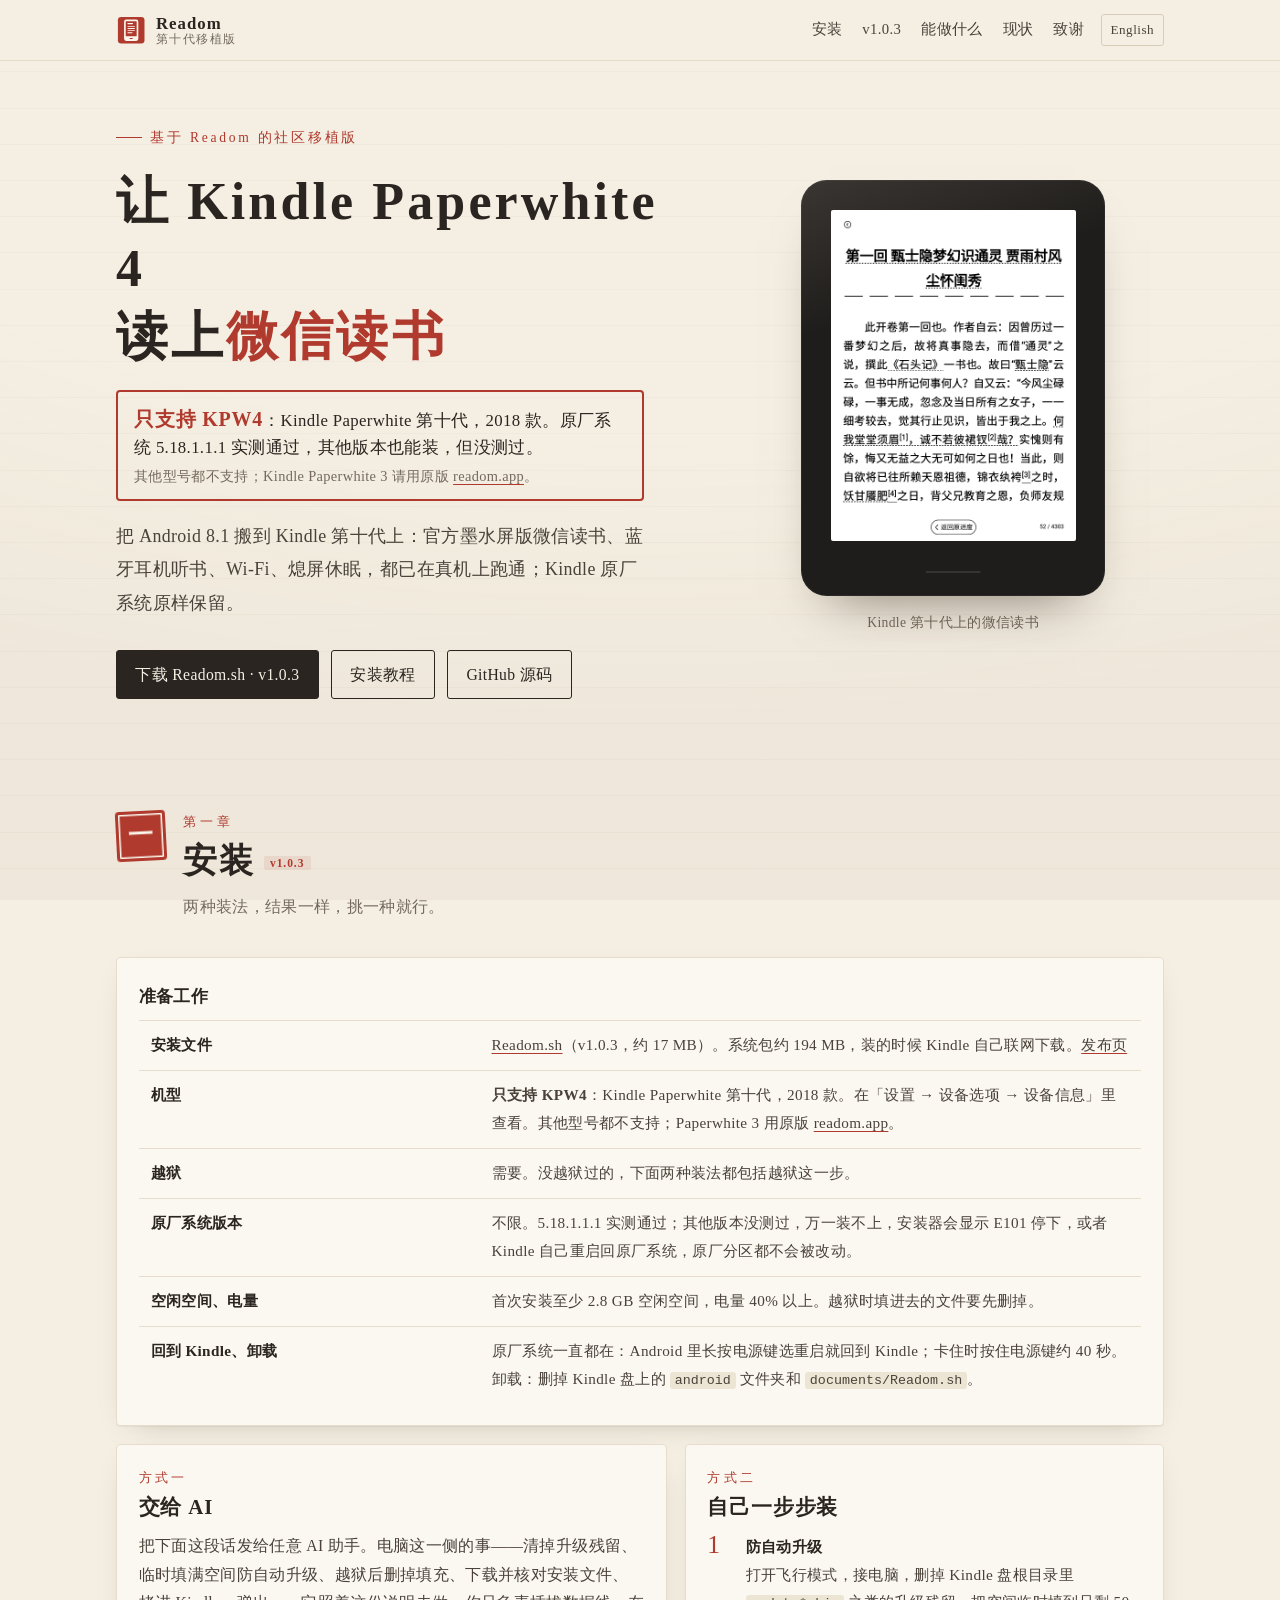
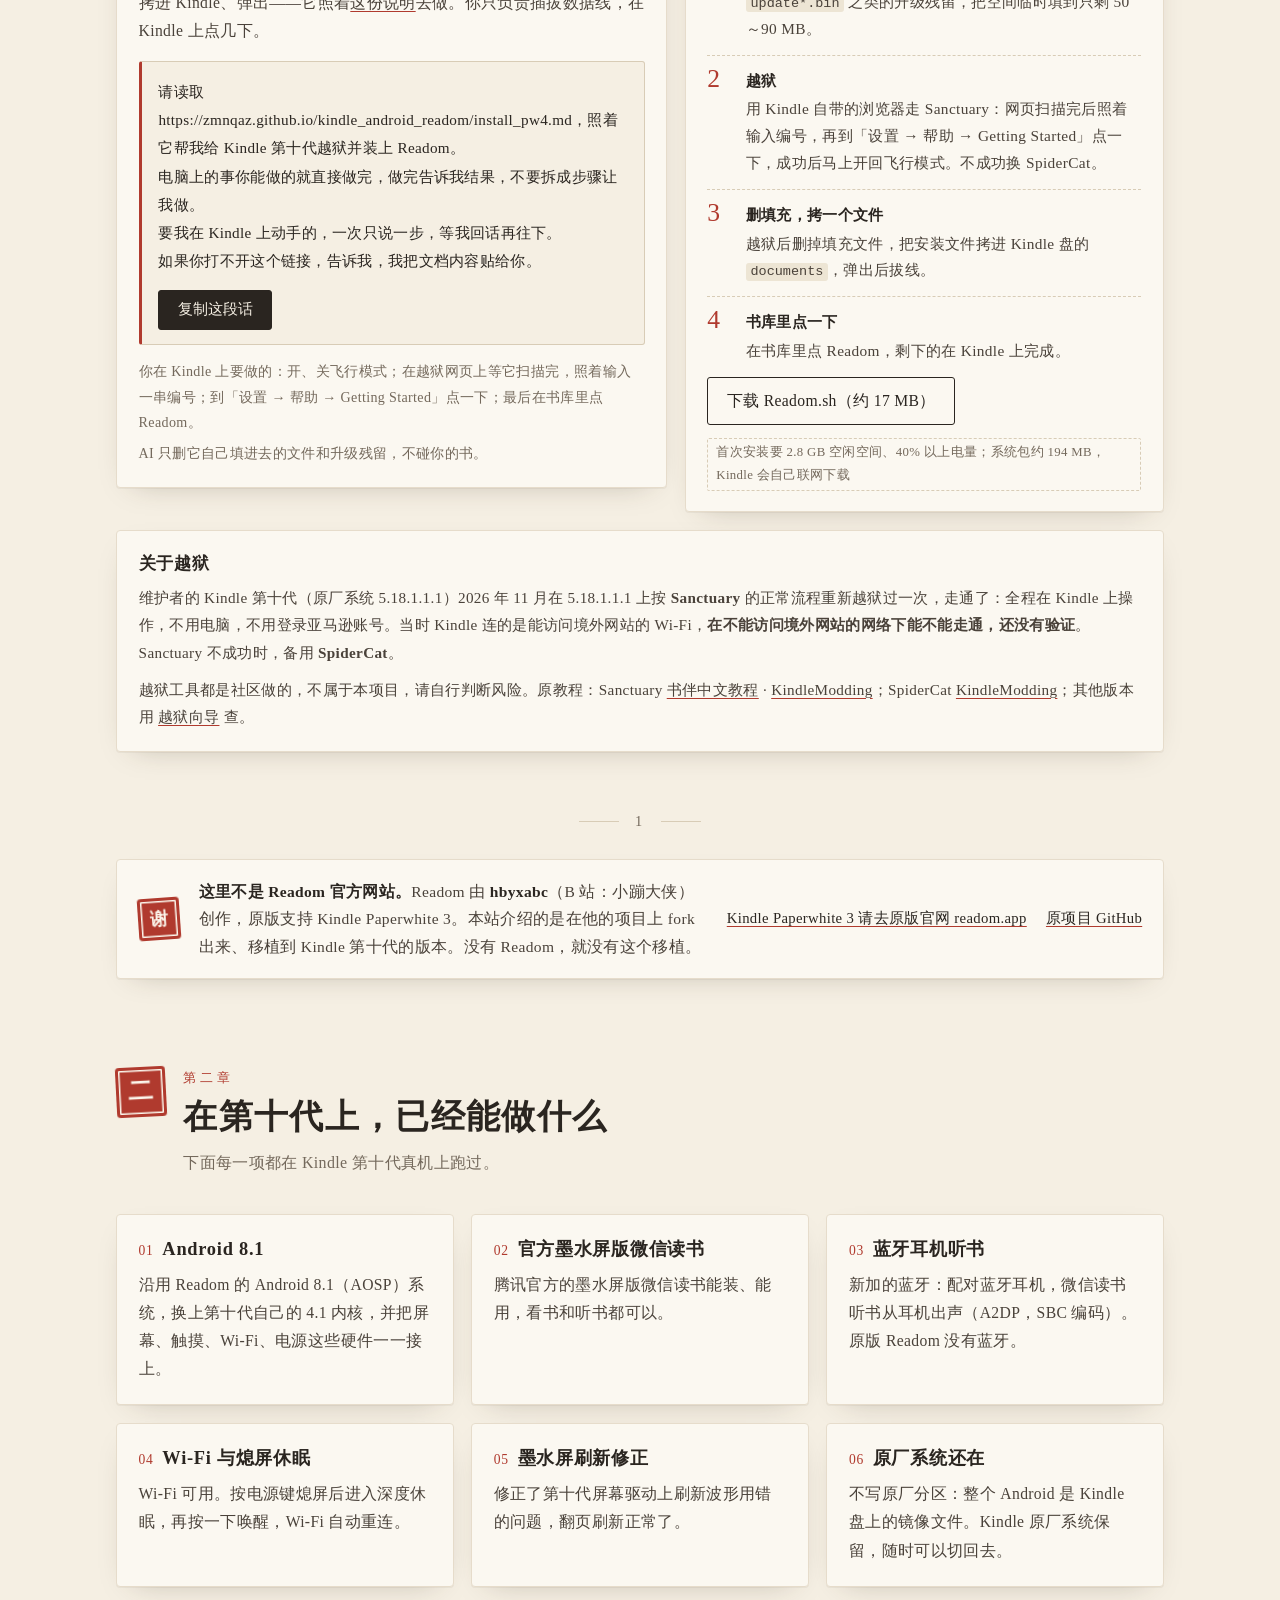
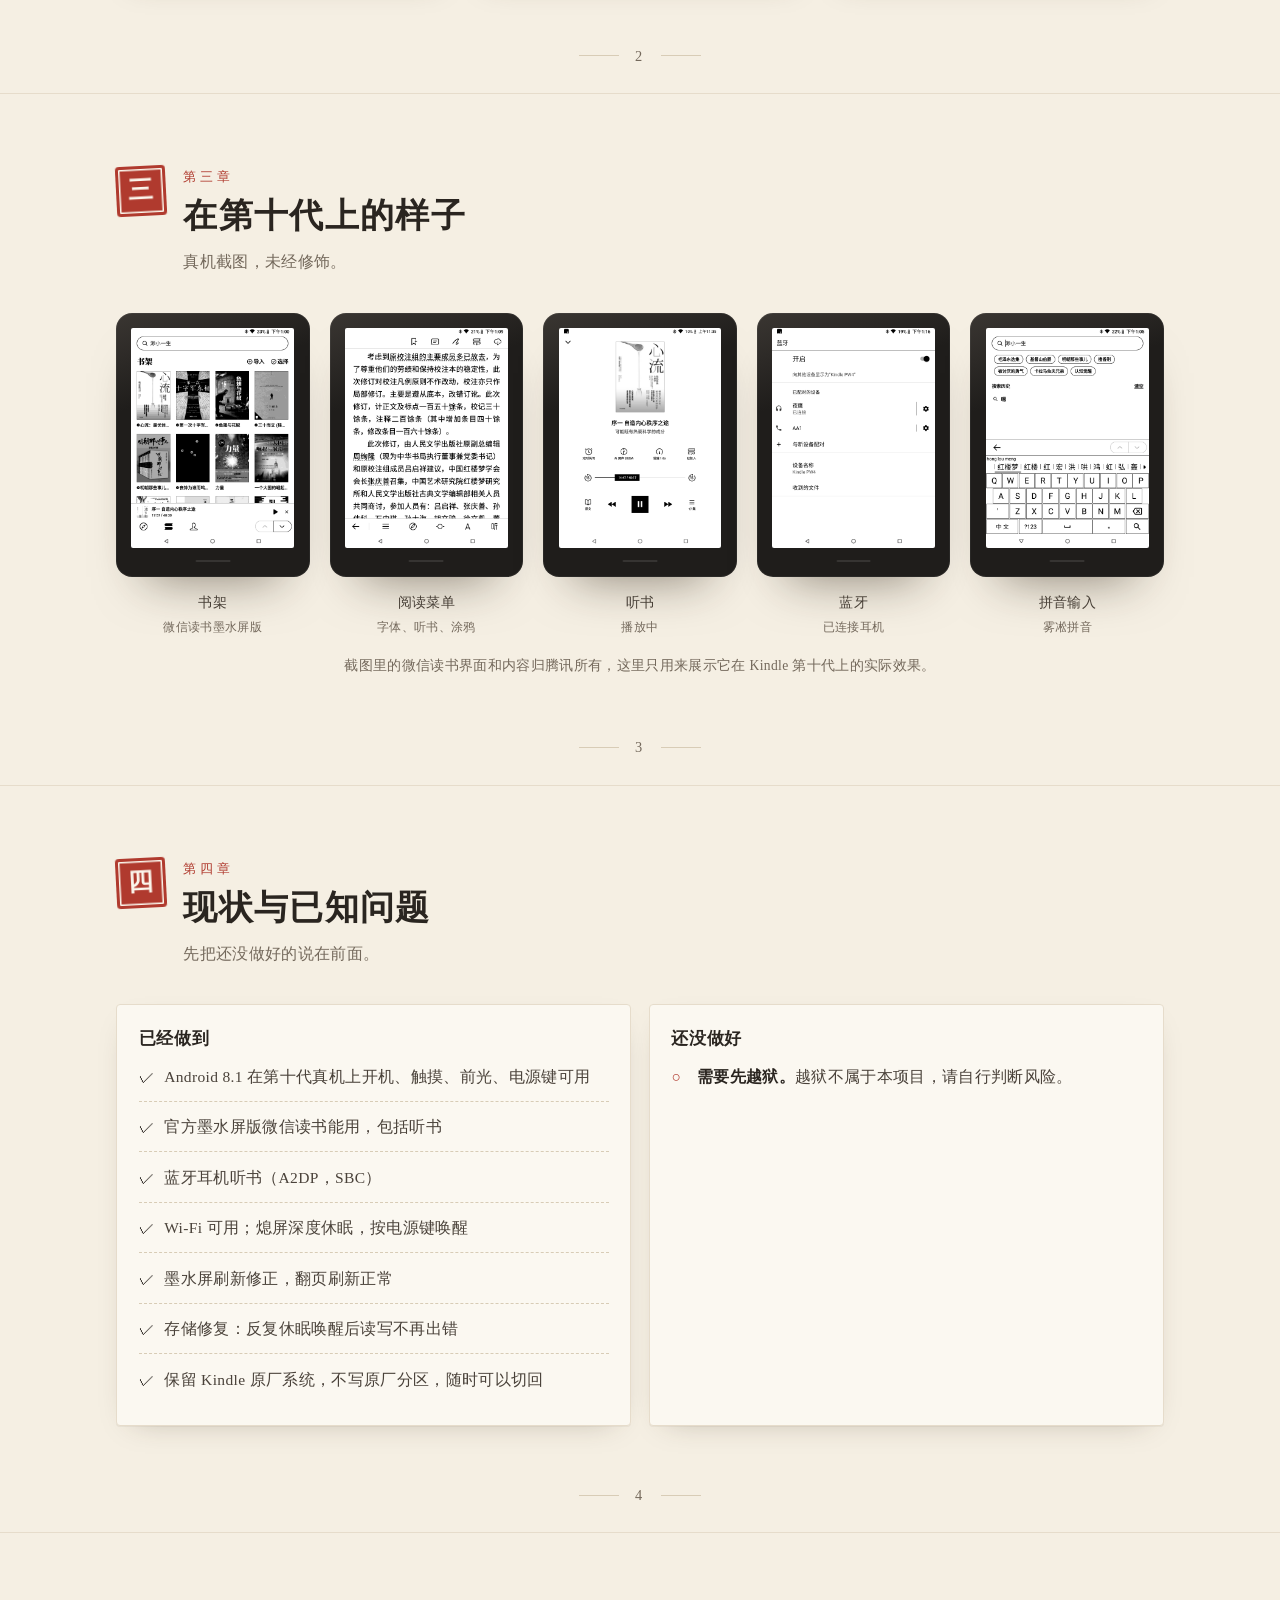
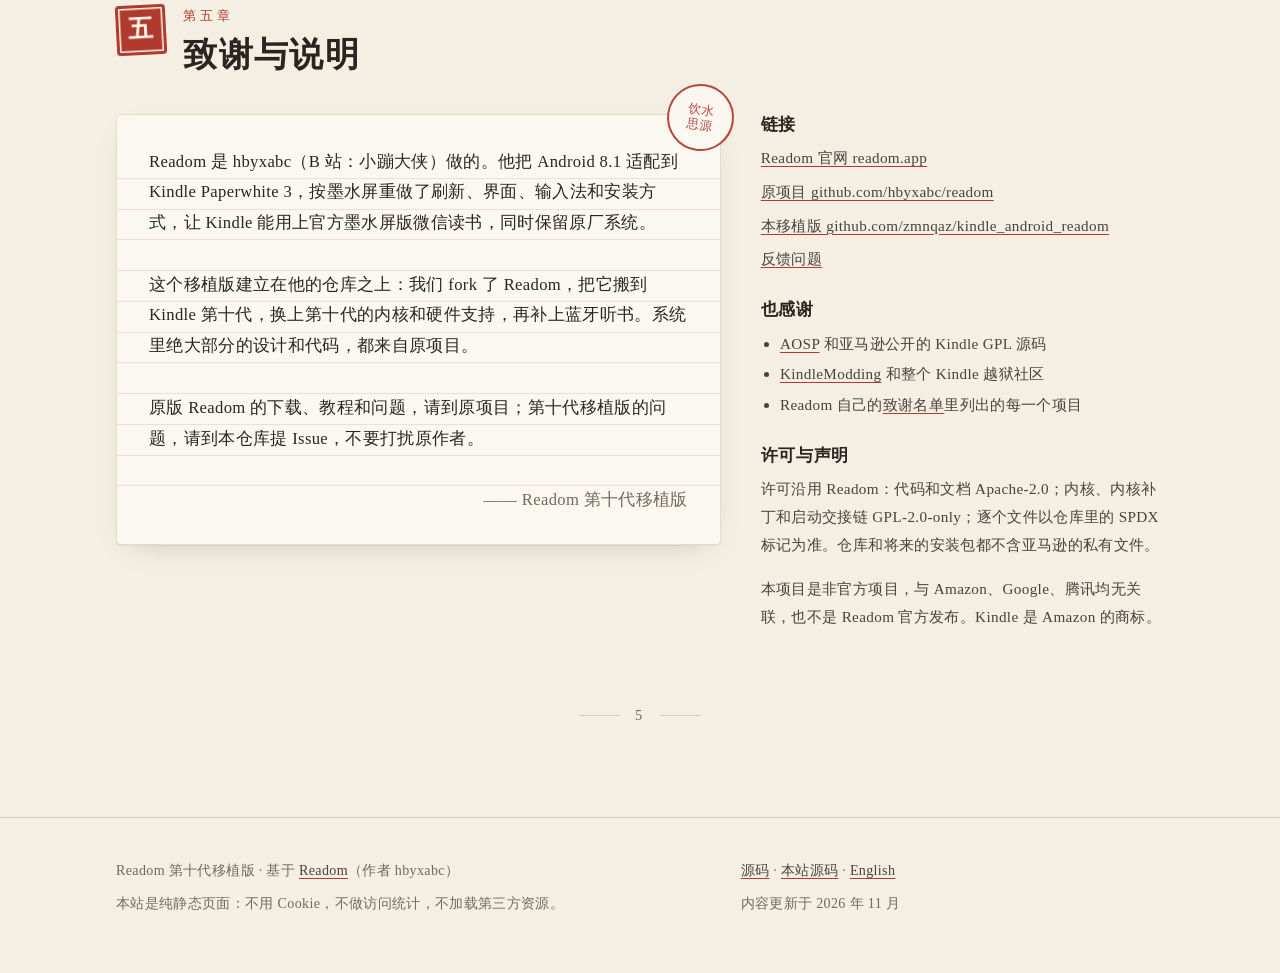
==== commit dd2d9013: "v1.0.3: PW4 firmware other than 5.18.1.1.1 gets past E101 Site, README and install guide point at v1" ====
--- a/site/index.html
+++ b/site/index.html
@@ -55,7 +55,7 @@
     </a>
     <nav class="nav" aria-label="页面导航">
       <a href="#install">安装</a>
-      <a href="https://github.com/zmnqaz/kindle_android_readom/releases/tag/v1.0.2">v1.0.2</a>
+      <a href="https://github.com/zmnqaz/kindle_android_readom/releases/tag/v1.0.3">v1.0.3</a>
       <a href="#features">能做什么</a>
       <a href="#status">现状</a>
       <a href="#thanks">致谢</a>
@@ -77,7 +77,7 @@
         把 Android 8.1 搬到 Kindle 第十代上：官方墨水屏版微信读书、蓝牙耳机听书、Wi‑Fi、熄屏休眠，都已在真机上跑通；Kindle 原厂系统原样保留。
       </p>
       <div class="actions">
-        <a class="btn btn-primary" href="https://github.com/zmnqaz/kindle_android_readom/releases/download/v1.0.2/Readom.sh">下载 Readom.sh · v1.0.2</a>
+        <a class="btn btn-primary" href="https://github.com/zmnqaz/kindle_android_readom/releases/download/v1.0.3/Readom.sh">下载 Readom.sh · v1.0.3</a>
         <a class="btn" href="#install">安装教程</a>
         <a class="btn" href="https://github.com/zmnqaz/kindle_android_readom">GitHub 源码</a>
       </div>
@@ -100,7 +100,7 @@
       <span class="seal" aria-hidden="true">一</span>
       <div>
         <span class="chapter-kicker">第一章</span>
-        <h2 id="install-title">安装 <span class="tag" style="vertical-align:middle">v1.0.2</span></h2>
+        <h2 id="install-title">安装 <span class="tag" style="vertical-align:middle">v1.0.3</span></h2>
         <p class="sub">两种装法，结果一样，挑一种就行。</p>
       </div>
     </header>
@@ -109,7 +109,7 @@
       <table>
         <caption>准备工作</caption>
         <tbody>
-          <tr><th scope="row">安装文件</th><td><a href="https://github.com/zmnqaz/kindle_android_readom/releases/download/v1.0.2/Readom.sh">Readom.sh</a>（v1.0.2，约 17 MB）。系统包约 194 MB，装的时候 Kindle 自己联网下载。<a href="https://github.com/zmnqaz/kindle_android_readom/releases/tag/v1.0.2">发布页</a></td></tr>
+          <tr><th scope="row">安装文件</th><td><a href="https://github.com/zmnqaz/kindle_android_readom/releases/download/v1.0.3/Readom.sh">Readom.sh</a>（v1.0.3，约 17 MB）。系统包约 194 MB，装的时候 Kindle 自己联网下载。<a href="https://github.com/zmnqaz/kindle_android_readom/releases/tag/v1.0.3">发布页</a></td></tr>
           <tr><th scope="row">机型</th><td><b>只支持 KPW4</b>：Kindle Paperwhite 第十代，2018 款。在「设置 → 设备选项 → 设备信息」里查看。其他型号都不支持；Paperwhite 3 用原版 <a href="https://readom.app">readom.app</a>。</td></tr>
           <tr><th scope="row">越狱</th><td>需要。没越狱过的，下面两种装法都包括越狱这一步。</td></tr>
           <tr><th scope="row">原厂系统版本</th><td>不限。5.18.1.1.1 实测通过；其他版本没测过，万一装不上，安装器会显示 E101 停下，或者 Kindle 自己重启回原厂系统，原厂分区都不会被改动。</td></tr>
@@ -147,7 +147,7 @@
           <li><b>删填充，拷一个文件</b>越狱后删掉填充文件，把安装文件拷进 Kindle 盘的 <code>documents</code>，弹出后拔线。</li>
           <li><b>书库里点一下</b>在书库里点 Readom，剩下的在 Kindle 上完成。</li>
         </ol>
-        <a class="btn" href="https://github.com/zmnqaz/kindle_android_readom/releases/download/v1.0.2/Readom.sh">下载 Readom.sh（约 17 MB）</a> <span class="soon">首次安装要 2.8 GB 空闲空间、40% 以上电量；系统包约 194 MB，Kindle 会自己联网下载</span>
+        <a class="btn" href="https://github.com/zmnqaz/kindle_android_readom/releases/download/v1.0.3/Readom.sh">下载 Readom.sh（约 17 MB）</a> <span class="soon">首次安装要 2.8 GB 空闲空间、40% 以上电量；系统包约 194 MB，Kindle 会自己联网下载</span>
       </article>
     </div>
 
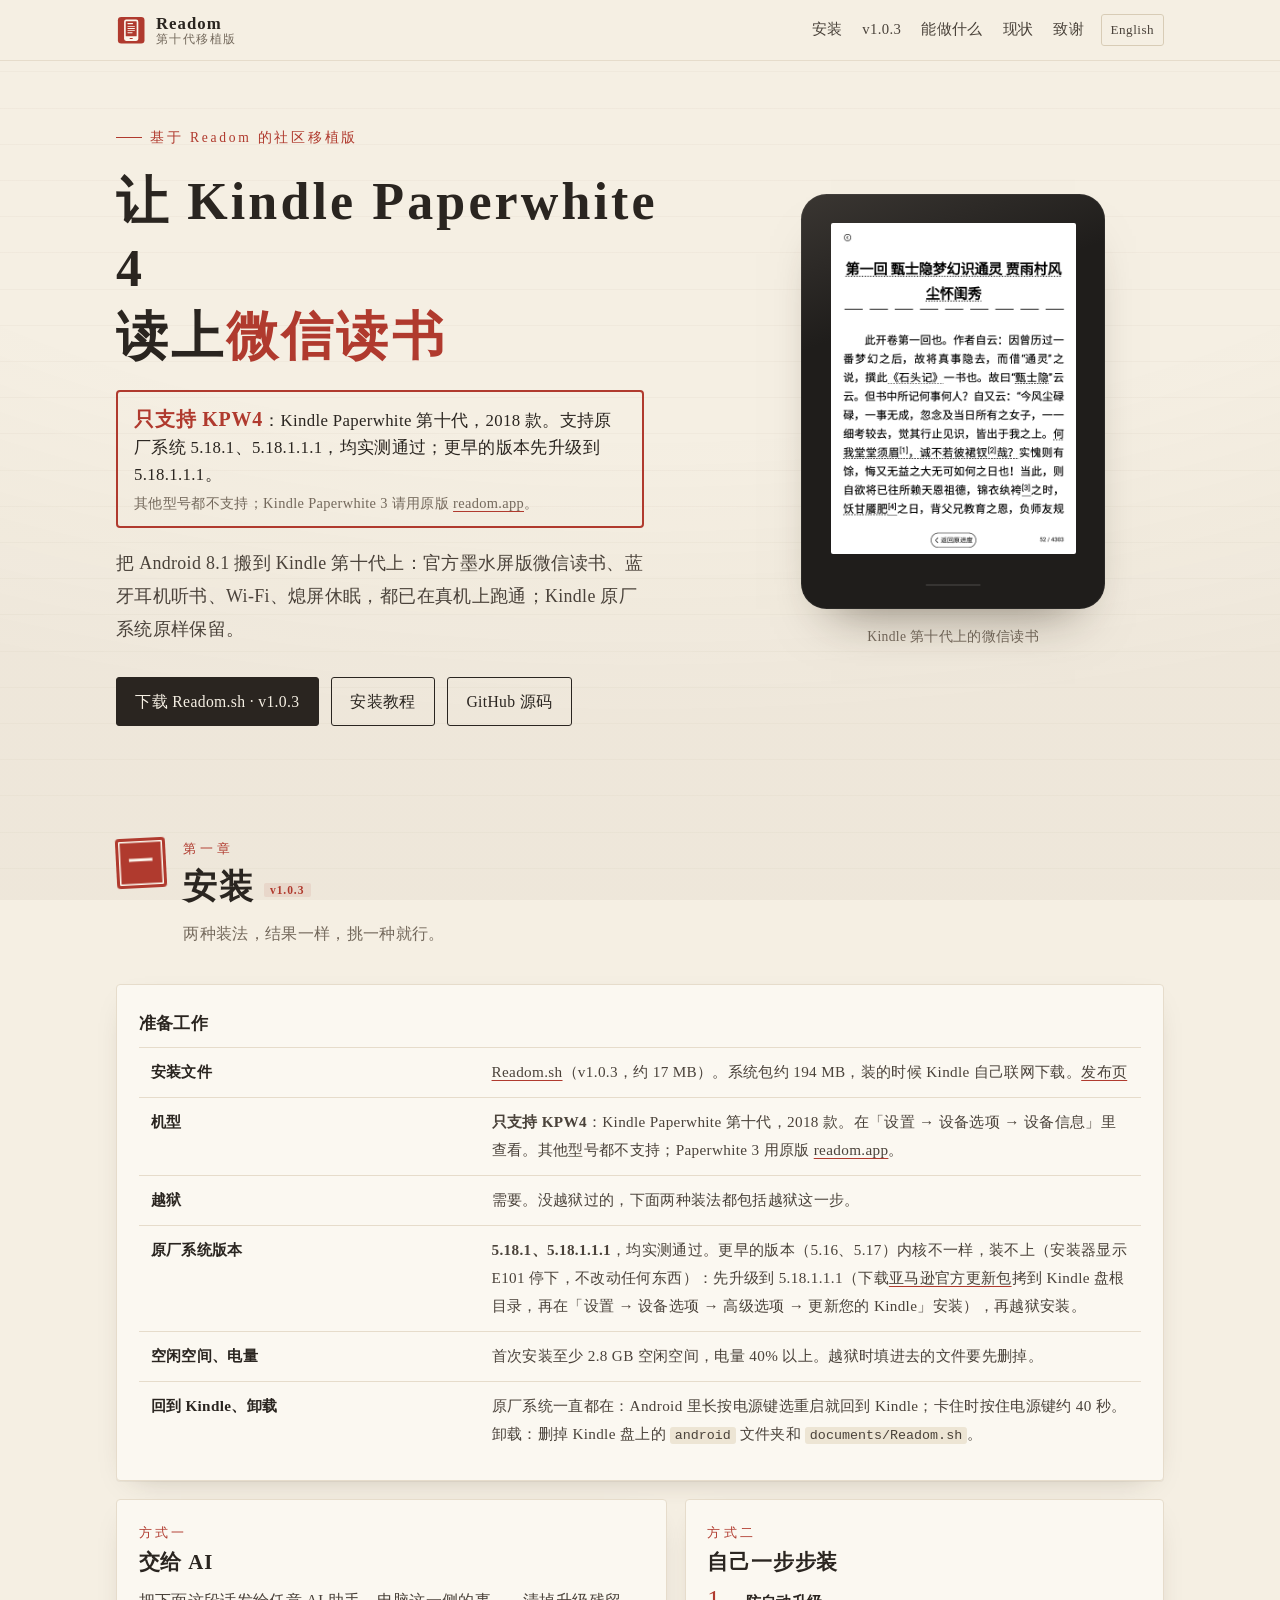
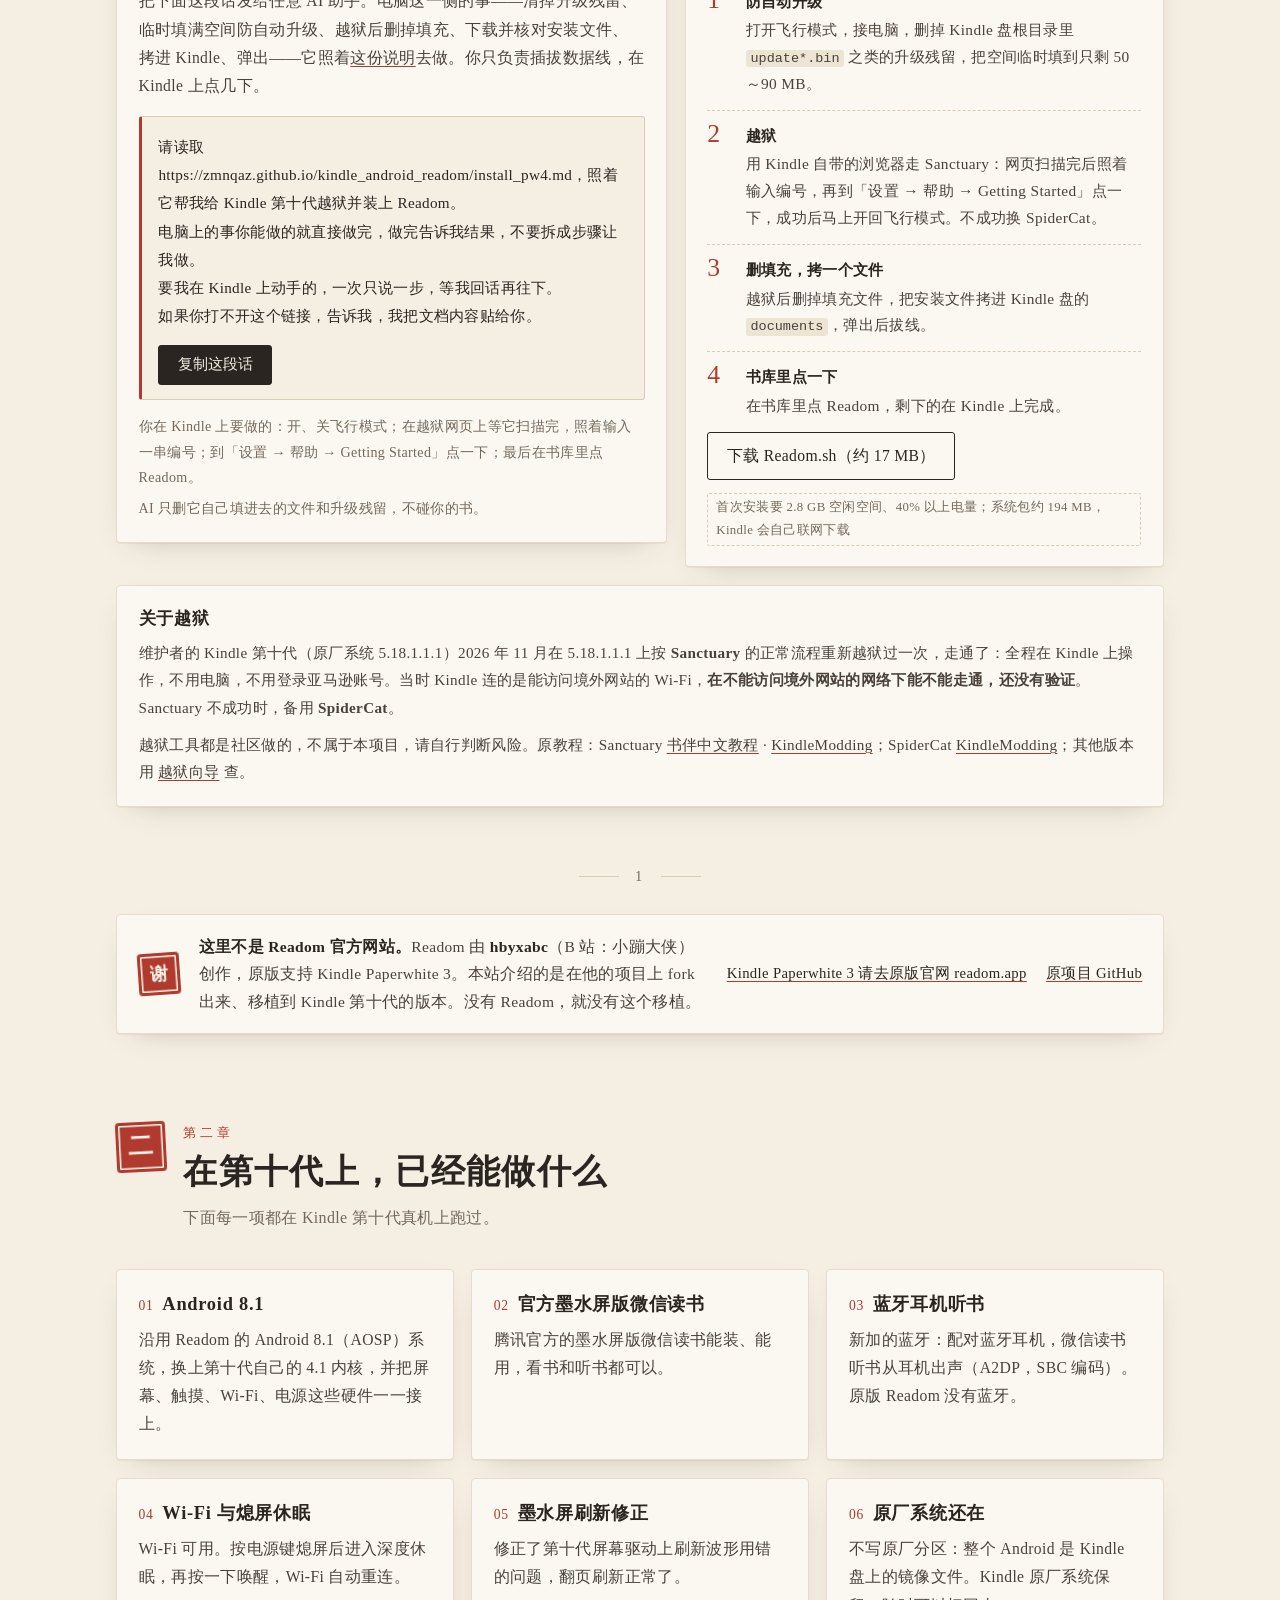
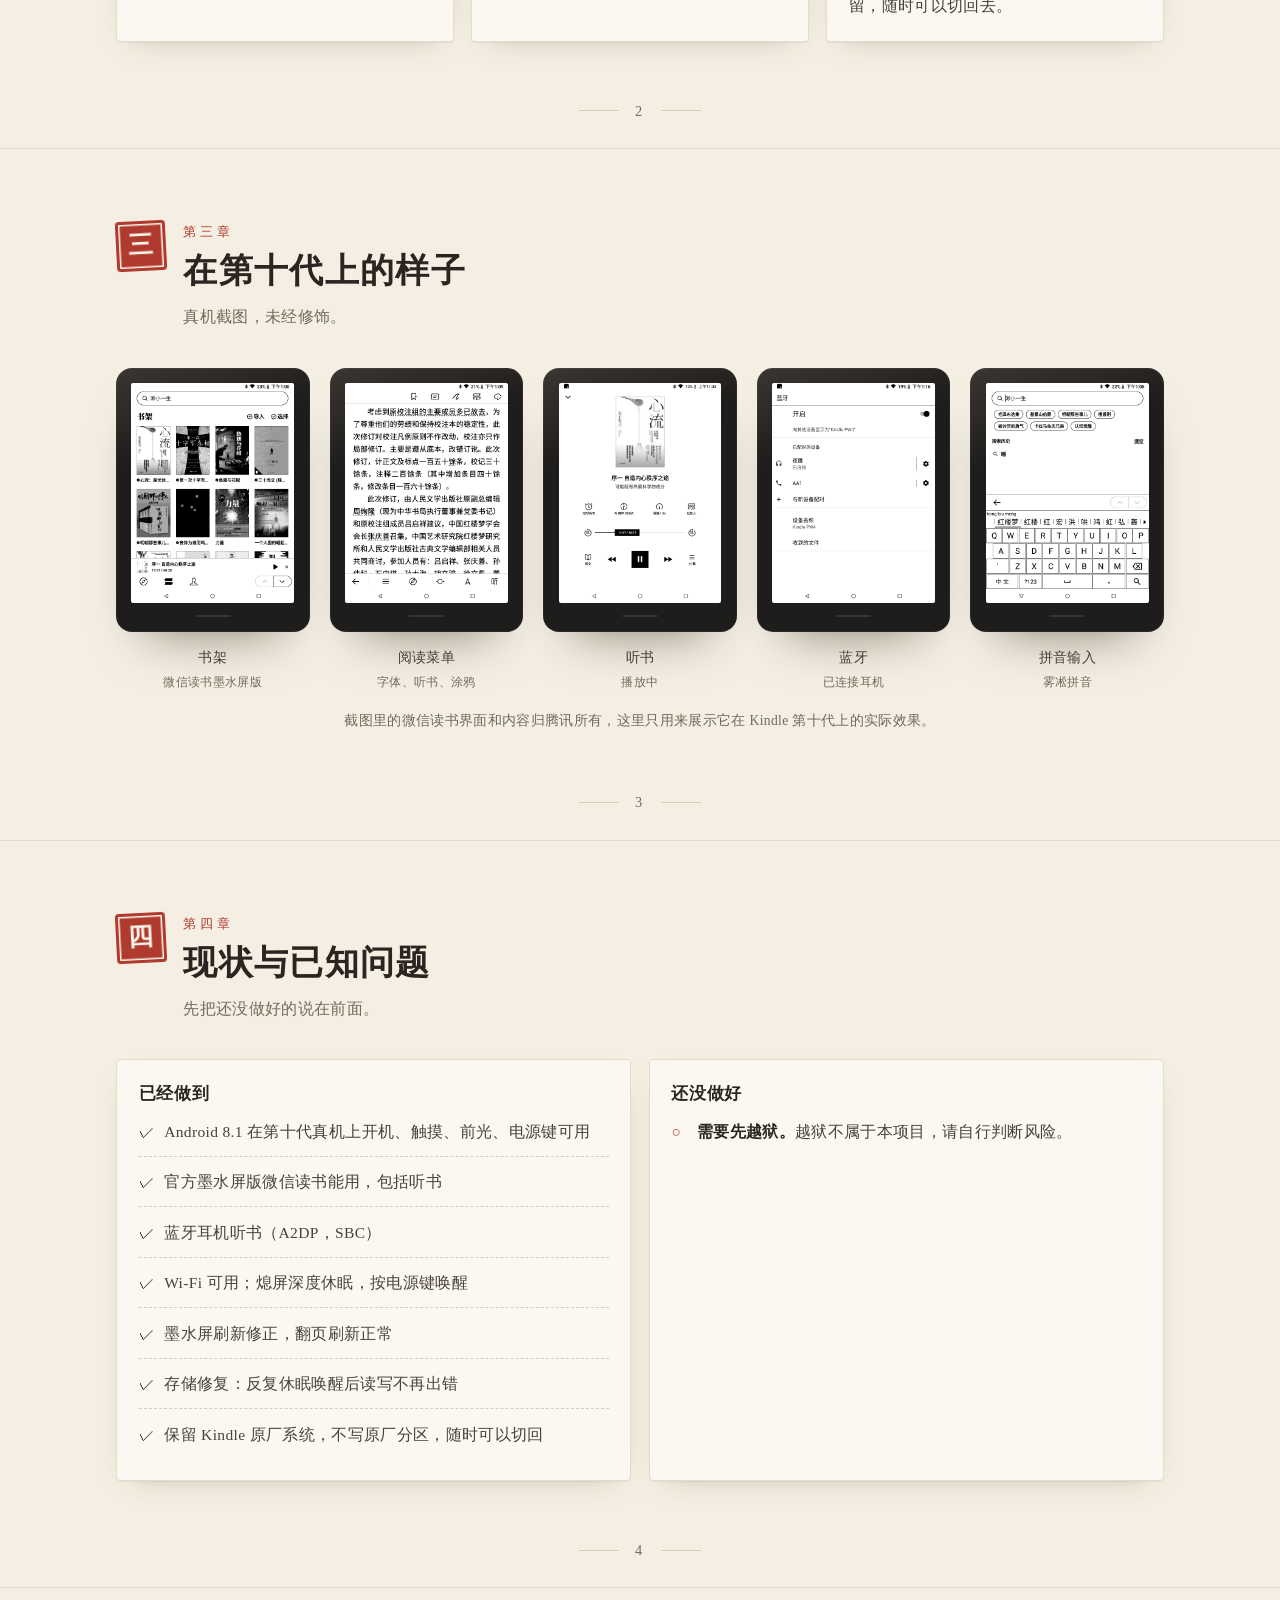
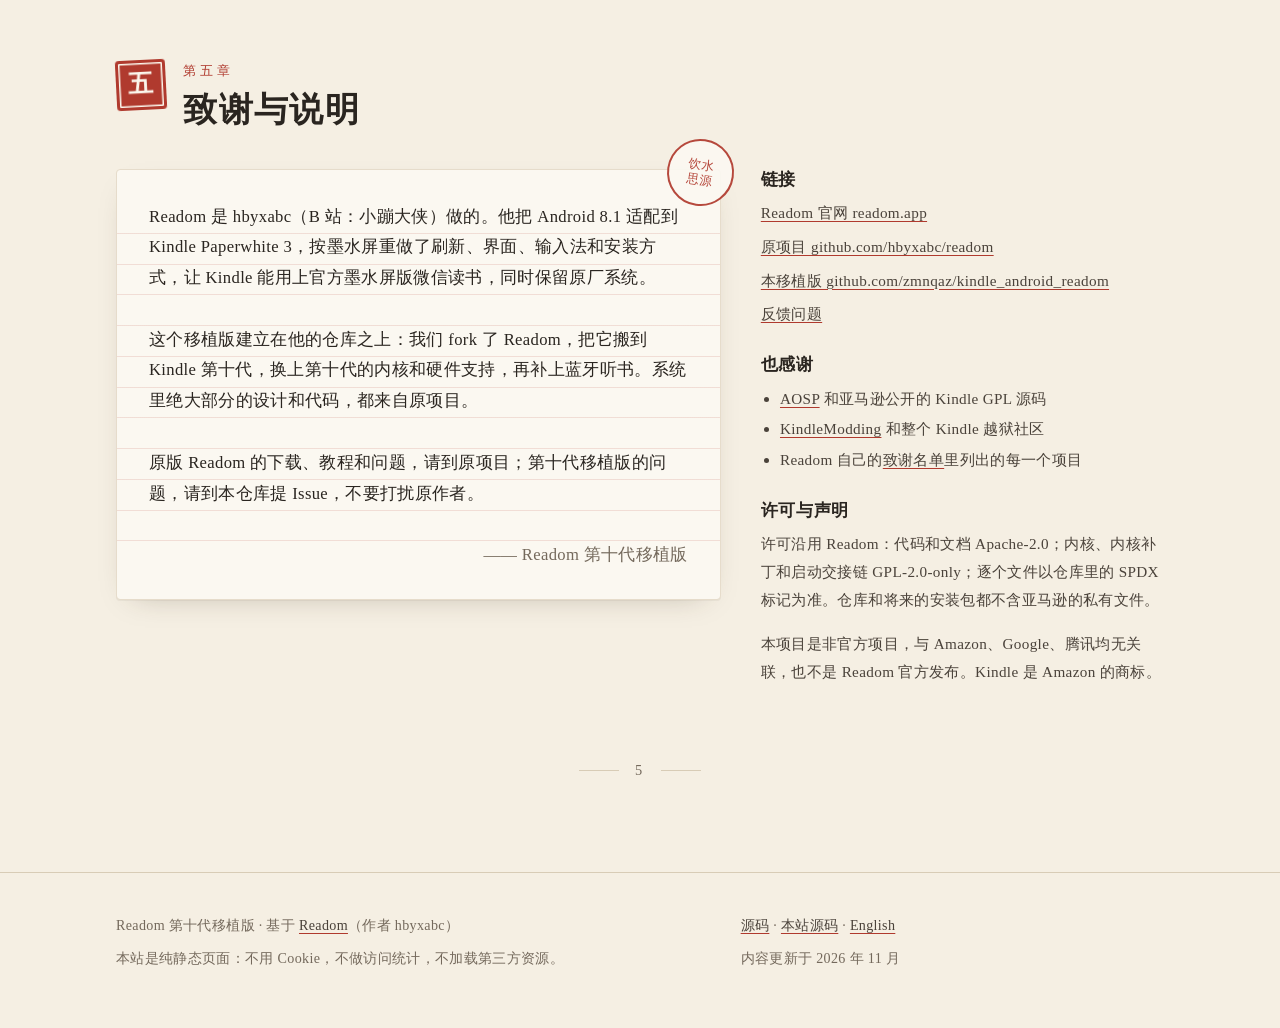
==== commit ba417965: "docs: PW4 stock firmware 5.18.1 and 5.18.1.1.1, both tested - 5.18.1 confirmed on a user's device wi" ====
--- a/site/index.html
+++ b/site/index.html
@@ -72,7 +72,7 @@
     <div>
       <p class="eyebrow">基于 Readom 的社区移植版</p>
       <h1 id="hero-title">让 Kindle Paperwhite 4<br>读上<em>微信读书</em></h1>
-      <p class="support"><b>只支持 KPW4</b>：Kindle Paperwhite 第十代，2018 款。原厂系统 5.18.1.1.1 实测通过，其他版本也能装，但没测过。<span>其他型号都不支持；Kindle Paperwhite 3 请用原版 <a href="https://readom.app">readom.app</a>。</span></p>
+      <p class="support"><b>只支持 KPW4</b>：Kindle Paperwhite 第十代，2018 款。支持原厂系统 5.18.1、5.18.1.1.1，均实测通过；更早的版本先升级到 5.18.1.1.1。<span>其他型号都不支持；Kindle Paperwhite 3 请用原版 <a href="https://readom.app">readom.app</a>。</span></p>
       <p class="lede">
         把 Android 8.1 搬到 Kindle 第十代上：官方墨水屏版微信读书、蓝牙耳机听书、Wi‑Fi、熄屏休眠，都已在真机上跑通；Kindle 原厂系统原样保留。
       </p>
@@ -112,7 +112,7 @@
           <tr><th scope="row">安装文件</th><td><a href="https://github.com/zmnqaz/kindle_android_readom/releases/download/v1.0.3/Readom.sh">Readom.sh</a>（v1.0.3，约 17 MB）。系统包约 194 MB，装的时候 Kindle 自己联网下载。<a href="https://github.com/zmnqaz/kindle_android_readom/releases/tag/v1.0.3">发布页</a></td></tr>
           <tr><th scope="row">机型</th><td><b>只支持 KPW4</b>：Kindle Paperwhite 第十代，2018 款。在「设置 → 设备选项 → 设备信息」里查看。其他型号都不支持；Paperwhite 3 用原版 <a href="https://readom.app">readom.app</a>。</td></tr>
           <tr><th scope="row">越狱</th><td>需要。没越狱过的，下面两种装法都包括越狱这一步。</td></tr>
-          <tr><th scope="row">原厂系统版本</th><td>不限。5.18.1.1.1 实测通过；其他版本没测过，万一装不上，安装器会显示 E101 停下，或者 Kindle 自己重启回原厂系统，原厂分区都不会被改动。</td></tr>
+          <tr><th scope="row">原厂系统版本</th><td><b>5.18.1、5.18.1.1.1</b>，均实测通过。更早的版本（5.16、5.17）内核不一样，装不上（安装器显示 E101 停下，不改动任何东西）：先升级到 5.18.1.1.1（下载<a href="https://s3.amazonaws.com/firmwaredownloads/update_kindle_all_new_paperwhite_v2_5.18.1.1.1.bin">亚马逊官方更新包</a>拷到 Kindle 盘根目录，再在「设置 → 设备选项 → 高级选项 → 更新您的 Kindle」安装），再越狱安装。</td></tr>
           <tr><th scope="row">空闲空间、电量</th><td>首次安装至少 2.8 GB 空闲空间，电量 40% 以上。越狱时填进去的文件要先删掉。</td></tr>
           <tr><th scope="row">回到 Kindle、卸载</th><td>原厂系统一直都在：Android 里长按电源键选重启就回到 Kindle；卡住时按住电源键约 40 秒。卸载：删掉 Kindle 盘上的 <code>android</code> 文件夹和 <code>documents/Readom.sh</code>。</td></tr>
         </tbody>
